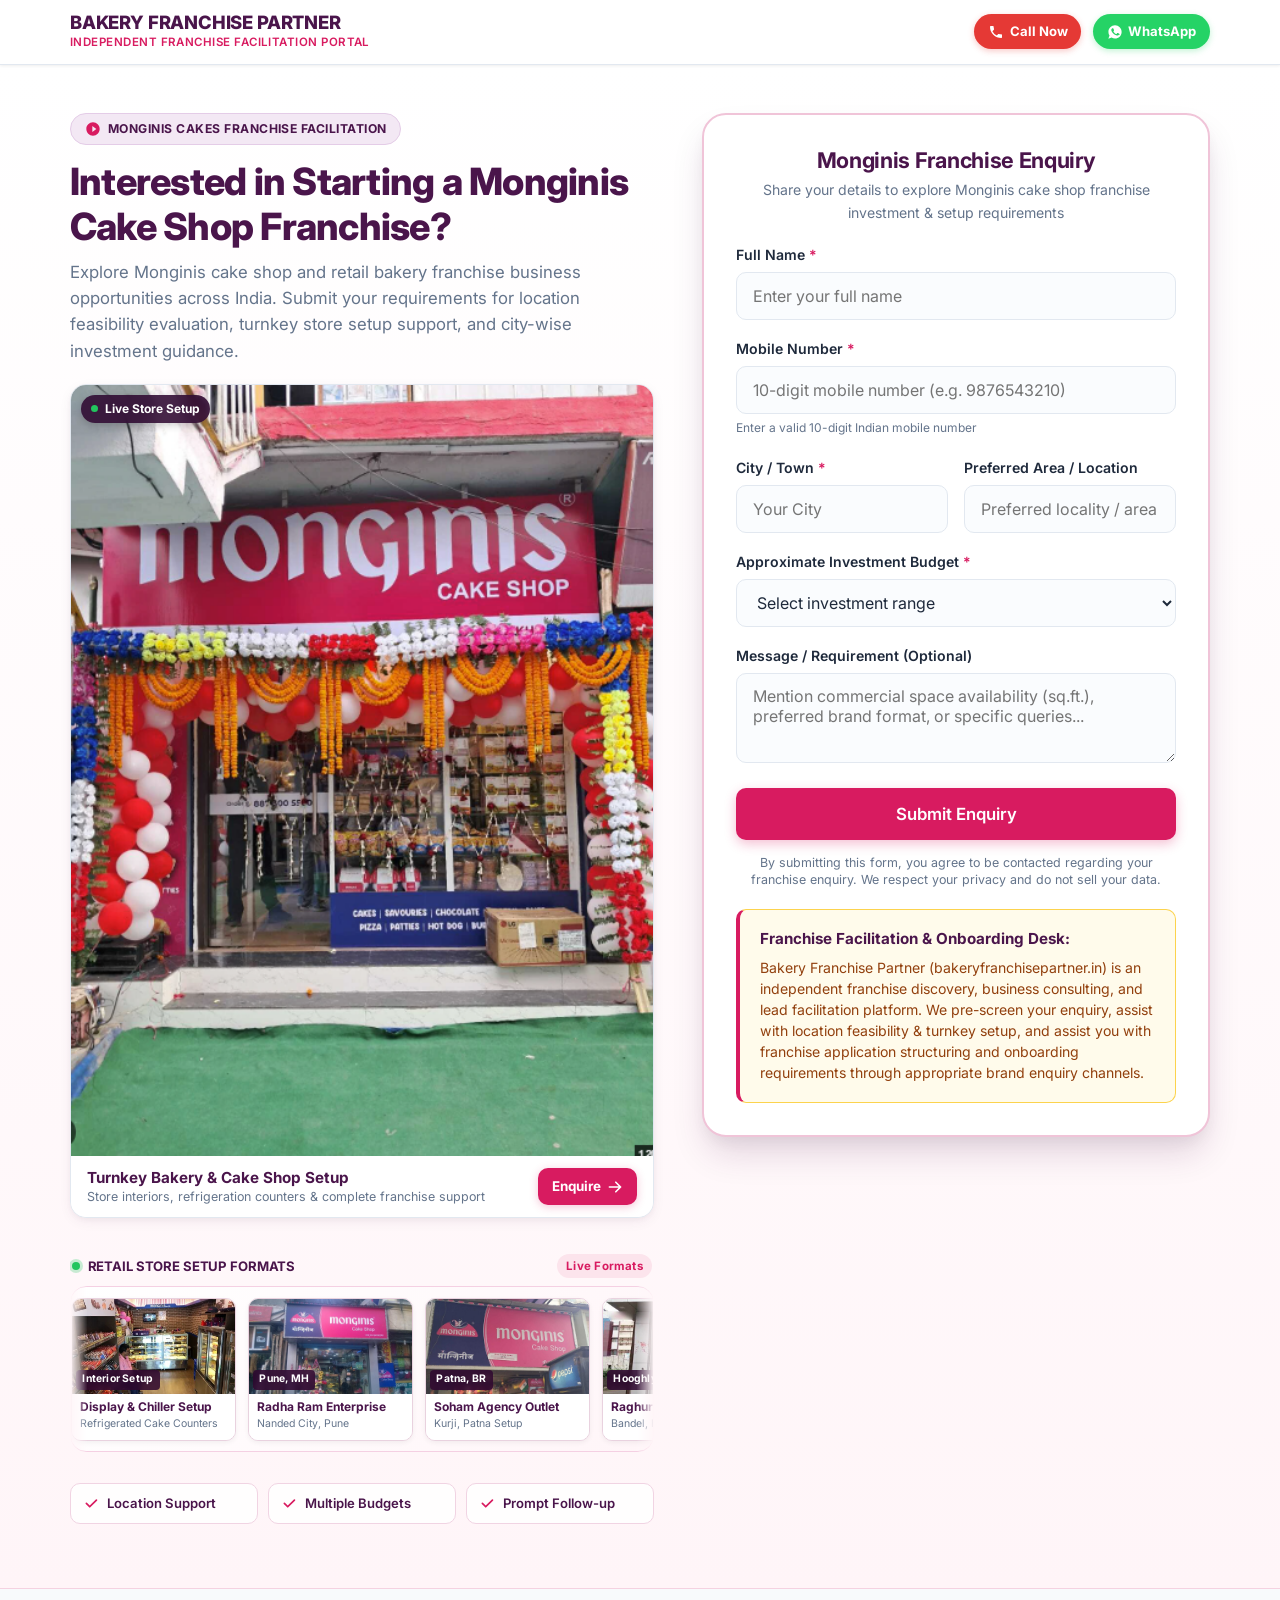
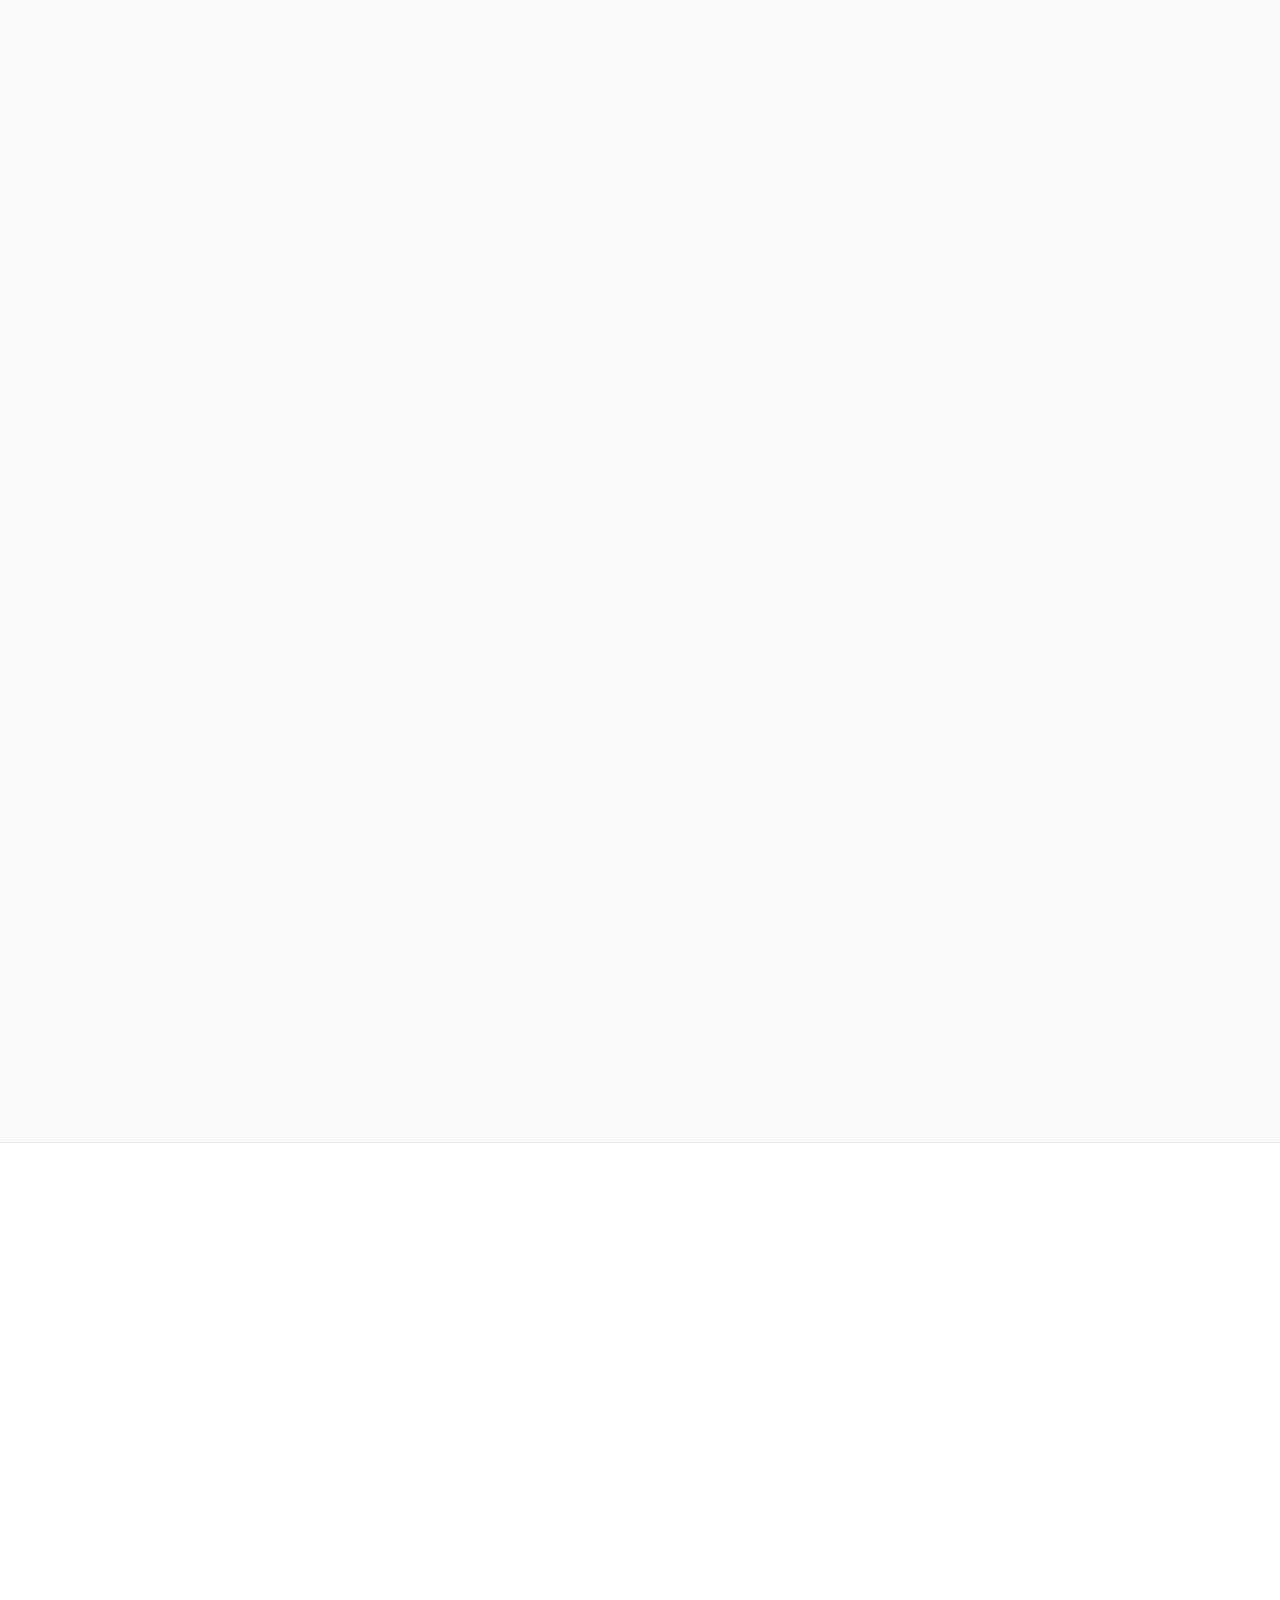
==== monginis-cakes/index.html @ 764a9054 "fix: refine claims and outlet showcase phrasing for strict Google Ads compliance" ====
<!DOCTYPE html>
<html lang="en">
<head>
  <!-- Google Tag Manager -->
  <script>(function(w,d,s,l,i){w[l]=w[l]||[];w[l].push({'gtm.start':
  new Date().getTime(),event:'gtm.js'});var f=d.getElementsByTagName(s)[0],
  j=d.createElement(s),dl=l!='dataLayer'?'&l='+l:'';j.async=true;j.src=
  'https://www.googletagmanager.com/gtm.js?id='+i+dl;f.parentNode.insertBefore(j,f);
  })(window,document,'script','dataLayer','GTM-P94VCCMQ');</script>
  <!-- End Google Tag Manager -->

  <!-- Google tag (gtag.js) -->
  <script async src="https://www.googletagmanager.com/gtag/js?id=AW-18435726150"></script>
  <script>
    window.dataLayer = window.dataLayer || [];
    function gtag(){dataLayer.push(arguments);}
    gtag('js', new Date());

    gtag('config', 'AW-18435726150');
  </script>

  <meta charset="UTF-8">
  <meta name="viewport" content="width=device-width, initial-scale=1.0">
  
  <!-- Primary SEO Meta Tags -->
  <title>Monginis Cake Shop Franchise Opportunities | Bakery Franchise Partner</title>
  <meta name="description" content="Explore Monginis cake shop franchise opportunities with Bakery Franchise Partner. Submit your enquiry for prime location assistance, turnkey store setup, and investment evaluation.">
  <meta name="keywords" content="Monginis franchise, Monginis cake shop, cake shop franchise, bakery franchise, bakery business opportunity, franchise enquiry, Bakery Franchise Partner">
  <link rel="canonical" href="https://bakeryfranchisepartner.in/monginis-cakes/">
  <meta name="robots" content="index, follow">
  
  <!-- Open Graph / Facebook -->
  <meta property="og:type" content="website">
  <meta property="og:url" content="https://bakeryfranchisepartner.in/monginis-cakes/">
  <meta property="og:title" content="Monginis Cake Shop Franchise Opportunities | Bakery Franchise Partner">
  <meta property="og:description" content="Explore Monginis cake shop franchise opportunities across India. Submit your franchise enquiry for location evaluation and store setup guidance.">
  <meta property="og:image" content="https://bakeryfranchisepartner.in/images/cake-shoop.png">

  <!-- Twitter Meta Tags -->
  <meta name="twitter:card" content="summary_large_image">
  <meta name="twitter:title" content="Monginis Cake Shop Franchise Opportunities | Bakery Franchise Partner">
  <meta name="twitter:description" content="Explore Monginis cake shop franchise opportunities across India. Submit your franchise enquiry for location evaluation and store setup guidance.">
  <meta name="twitter:image" content="https://bakeryfranchisepartner.in/images/cake-shoop.png">

  <!-- Favicon -->
  <link rel="icon" href="data:image/svg+xml,<svg xmlns=%22http://www.w3.org/2000/svg%22 viewBox=%220 0 100 100%22><text y=%22.9em%22 font-size=%2290%22>🎂</text></svg>">

  <!-- Google Fonts: Inter -->
  <link rel="preconnect" href="https://fonts.googleapis.com">
  <link rel="preconnect" href="https://fonts.gstatic.com" crossorigin>
  <link href="https://fonts.googleapis.com/css2?family=Inter:wght@400;500;600;700;800&display=swap" rel="stylesheet">

  <!-- Stylesheet -->
  <link rel="stylesheet" href="../style.css?v=2.3">

  <!-- Schema.org Structured Data for Google Trust & Business Verification -->
  <script type="application/ld+json">
  {
    "@context": "https://schema.org",
    "@type": "ProfessionalService",
    "name": "Bakery Franchise Partner",
    "image": "https://bakeryfranchisepartner.in/images/cake-shoop.png",
    "@id": "https://bakeryfranchisepartner.in/monginis-cakes/",
    "url": "https://bakeryfranchisepartner.in/monginis-cakes/",
    "telephone": "+919519554714",
    "priceRange": "₹₹₹",
    "address": {
      "@type": "PostalAddress",
      "streetAddress": "C-1034, Opposite Bhootnath Market, A Block, Indira Nagar",
      "addressLocality": "Lucknow",
      "addressRegion": "Uttar Pradesh",
      "postalCode": "226016",
      "addressCountry": "IN"
    },
    "description": "Independent franchise enquiry facilitation and consulting portal for Monginis cake shop and retail bakery business opportunities across India."
  }
  </script>

</head>
<body>
  <!-- Google Tag Manager (noscript) -->
  <noscript><iframe src="https://www.googletagmanager.com/ns.html?id=GTM-P94VCCMQ"
  height="0" width="0" style="display:none;visibility:hidden"></iframe></noscript>
  <!-- End Google Tag Manager (noscript) -->

  <!-- ======================================================================
       SITE HEADER
       ====================================================================== -->
  <header class="site-header">
    <div class="container">
      <div class="header-inner">
        <a href="../index.html" class="brand-wrap" aria-label="Bakery Franchise Partner Home">
          <div class="brand-text">
            <span class="brand-name">BAKERY FRANCHISE PARTNER</span>
            <span class="brand-tagline">Independent Franchise Facilitation Portal</span>
          </div>
        </a>

        <div class="header-actions">
          <a href="tel:+919519554714" class="btn-call-compact js-call-btn" data-source="header-call" aria-label="Call for enquiry">
            <svg viewBox="0 0 24 24" fill="currentColor" aria-hidden="true">
              <path d="M6.62 10.79a15.053 15.053 0 006.59 6.59l2.2-2.2a1 1 0 011.02-.24c1.12.37 2.33.57 3.57.57.55 0 1 .45 1 1V20a1 1 0 01-1 1A17 17 0 013 4a1 1 0 011-1h3.5a1 1 0 011 1c0 1.25.2 2.45.57 3.57.11.35.03.74-.25 1.02l-2.2 2.2z"/>
            </svg>
            <span>Call Now</span>
          </a>

          <a href="https://wa.me/919519554714" class="btn-wa-compact js-whatsapp-btn" data-source="header-whatsapp" aria-label="WhatsApp enquiry">
            <svg viewBox="0 0 24 24" fill="currentColor" aria-hidden="true">
              <path d="M12.04 2C6.58 2 2.13 6.45 2.13 11.91c0 1.97.58 3.84 1.63 5.44L2.04 22l4.81-1.68c1.53.92 3.32 1.48 5.19 1.48 5.46 0 9.91-4.45 9.91-9.91 0-5.46-4.45-9.89-9.91-9.89zm5.78 14.07c-.24.67-1.19 1.25-1.68 1.33-.49.08-1.09.11-3.52-.89-2.94-1.21-4.83-4.22-4.97-4.41-.14-.2-1.18-1.57-1.18-2.99s.75-2.12 1.01-2.41c.27-.29.59-.36.78-.36.2 0 .4 0 .58.01.19.01.44-.07.69.53.25.6.86 2.1.94 2.25.07.16.12.35.02.55-.1.2-.15.33-.3.51-.15.18-.32.4-.45.54-.15.15-.31.32-.13.63.17.31.78 1.28 1.67 2.07 1.15 1.02 2.11 1.34 2.42 1.49.3.15.48.13.66-.08.18-.21.78-.91.99-1.22.21-.31.42-.26.71-.15.29.11 1.83.86 2.15 1.02.32.16.53.24.61.37.08.14.08.79-.16 1.46z"/>
            </svg>
            <span>WhatsApp</span>
          </a>
        </div>
      </div>
    </div>
  </header>

  <!-- ======================================================================
       HERO SECTION (MOBILE FIRST + EARLY ENQUIRY FORM)
       ====================================================================== -->
  <section class="hero-section" id="hero">
    <div class="container">
      <div class="hero-grid">
        
        <!-- Left: Hero Headline, Actions & Store Setup Showcase Marquee -->
        <div class="hero-content">
          <div class="hero-badge-wrap">
            <span class="badge-tag badge-platform">
              <svg class="badge-icon" viewBox="0 0 24 24" width="16" height="16" fill="currentColor" aria-hidden="true"><path d="M12 2C6.48 2 2 6.48 2 12s4.48 10 10 10 10-4.48 10-10S17.52 2 12 2zm-1 14.5v-9l6 4.5-6 4.5z"/></svg>
              <span class="badge-text">MONGINIS CAKES FRANCHISE FACILITATION</span>
            </span>
          </div>

          <h1 class="hero-title">Interested in Starting a Monginis Cake Shop Franchise?</h1>
          
          <p class="hero-desc">
            Explore Monginis cake shop and retail bakery franchise business opportunities across India. Submit your requirements for location feasibility evaluation, turnkey store setup support, and city-wise investment guidance.
          </p>

          <!-- Hero Store Showcase Photo Card -->
          <div class="hero-photo-showcase">
            <div class="hero-photo-wrap" style="height: auto !important; min-height: unset !important; max-height: none !important;">
              <img src="../images/cake-shoop.png" alt="Actual Monginis Cake Shop Storefront & Setup" width="477" height="632" fetchpriority="high" style="width: 100% !important; height: auto !important; max-height: none !important; object-fit: contain !important; display: block !important;">
              <span class="hero-photo-badge">
                <span class="badge-dot" style="background-color: #22C55E;"></span> Live Store Setup
              </span>
            </div>
            <div class="hero-photo-footer">
              <div class="hero-photo-info">
                <span class="hero-photo-title">Turnkey Bakery & Cake Shop Setup</span>
                <span class="hero-photo-desc">Store interiors, refrigeration counters & complete franchise support</span>
              </div>
              <a href="#enquiry-form" class="hero-photo-enquire-btn">
                <span>Enquire</span>
                <svg viewBox="0 0 20 20" fill="currentColor" width="16" height="16" aria-hidden="true"><path fill-rule="evenodd" d="M10.293 3.293a1 1 0 011.414 0l6 6a1 1 0 010 1.414l-6 6a1 1 0 01-1.414-1.414L14.586 11H3a1 1 0 110-2h11.586l-4.293-4.293a1 1 0 010-1.414z" clip-rule="evenodd" /></svg>
              </a>
            </div>
          </div>

          <!-- Store Setup Showcase Marquee (Retail Store Formats Showcase) -->
          <div class="store-marquee-section" aria-label="Bakery Store Setup Showcase">
            <div class="marquee-header">
              <div class="marquee-title-wrap">
                <span class="marquee-live-dot"></span>
                <span class="marquee-title">Retail Store Setup Formats</span>
              </div>
              <span class="marquee-badge">Live Formats</span>
            </div>

            <div class="store-marquee-container">
              <div class="store-marquee-track">
                <!-- Card 1: Store Interior Display -->
                <div class="marquee-card">
                  <div class="marquee-img-wrap">
                    <img src="../images/store-1-inside-Actual-Store.jpeg" alt="Actual Cake Shop Inside View & Refrigerated Display Setup" width="165" height="100" fetchpriority="high">
                    <span class="marquee-tag">Interior Setup</span>
                  </div>
                  <div class="marquee-caption">
                    <span class="marquee-caption-title">Display & Chiller Setup</span>
                    <span class="marquee-caption-sub">Refrigerated Cake Counters</span>
                  </div>
                </div>

                <!-- Card 2: Radha Ram Enterprise (Pune) -->
                <div class="marquee-card">
                  <div class="marquee-img-wrap">
                    <img src="../images/store-2-radha-ram-enterprise.jpeg" alt="Radha Ram Enterprise - Cake Shop Storefront in Nanded City Pune" width="165" height="100" loading="eager">
                    <span class="marquee-tag">Pune, MH</span>
                  </div>
                  <div class="marquee-caption">
                    <span class="marquee-caption-title">Radha Ram Enterprise</span>
                    <span class="marquee-caption-sub">Nanded City, Pune</span>
                  </div>
                </div>

                <!-- Card 3: Soham Agency (Patna) -->
                <div class="marquee-card">
                  <div class="marquee-img-wrap">
                    <img src="../images/store-3-Soham Agency.jpeg" alt="Soham Agency - Cake Shop Storefront in Kurji, Patna" width="165" height="100" loading="eager">
                    <span class="marquee-tag">Patna, BR</span>
                  </div>
                  <div class="marquee-caption">
                    <span class="marquee-caption-title">Soham Agency Outlet</span>
                    <span class="marquee-caption-sub">Kurji, Patna Setup</span>
                  </div>
                </div>

                <!-- Card 4: Raghuram Agency (Bandel Hooghly) -->
                <div class="marquee-card">
                  <div class="marquee-img-wrap">
                    <img src="../images/store-4-Raghuram-Agency.jpeg" alt="Raghuram Agency - Cake Shop Storefront in Bandel Hooghly" width="165" height="100" loading="eager">
                    <span class="marquee-tag">Hooghly, WB</span>
                  </div>
                  <div class="marquee-caption">
                    <span class="marquee-caption-title">Raghuram Agency</span>
                    <span class="marquee-caption-sub">Bandel, Hooghly Outlet</span>
                  </div>
                </div>

                <!-- Card 5: Shakti Cake Shop (Siwan) -->
                <div class="marquee-card">
                  <div class="marquee-img-wrap">
                    <img src="../images/store-5-Shakti.jpeg" alt="Shakti Cake Shop Storefront in Basantpur, Siwan" width="165" height="100" loading="eager">
                    <span class="marquee-tag">Siwan, BR</span>
                  </div>
                  <div class="marquee-caption">
                    <span class="marquee-caption-title">Shakti Cake Shop</span>
                    <span class="marquee-caption-sub">Basantpur, Siwan Setup</span>
                  </div>
                </div>

                <!-- Duplicate Set for Seamless Continuous Infinite Scrolling Loop -->
                <div class="marquee-card" aria-hidden="true">
                  <div class="marquee-img-wrap">
                    <img src="../images/store-1-inside-Actual-Store.jpeg" alt="Interior display" width="165" height="100" loading="eager">
                    <span class="marquee-tag">Interior Setup</span>
                  </div>
                  <div class="marquee-caption">
                    <span class="marquee-caption-title">Display & Chiller Setup</span>
                    <span class="marquee-caption-sub">Refrigerated Cake Counters</span>
                  </div>
                </div>

                <div class="marquee-card" aria-hidden="true">
                  <div class="marquee-img-wrap">
                    <img src="../images/store-2-radha-ram-enterprise.jpeg" alt="Pune storefront" width="165" height="100" loading="eager">
                    <span class="marquee-tag">Pune, MH</span>
                  </div>
                  <div class="marquee-caption">
                    <span class="marquee-caption-title">Radha Ram Enterprise</span>
                    <span class="marquee-caption-sub">Nanded City, Pune</span>
                  </div>
                </div>

                <div class="marquee-card" aria-hidden="true">
                  <div class="marquee-img-wrap">
                    <img src="../images/store-3-Soham Agency.jpeg" alt="Patna storefront" width="165" height="100" loading="eager">
                    <span class="marquee-tag">Patna, BR</span>
                  </div>
                  <div class="marquee-caption">
                    <span class="marquee-caption-title">Soham Agency Outlet</span>
                    <span class="marquee-caption-sub">Kurji, Patna Setup</span>
                  </div>
                </div>

                <div class="marquee-card" aria-hidden="true">
                  <div class="marquee-img-wrap">
                    <img src="../images/store-4-Raghuram-Agency.jpeg" alt="Hooghly storefront" width="165" height="100" loading="eager">
                    <span class="marquee-tag">Hooghly, WB</span>
                  </div>
                  <div class="marquee-caption">
                    <span class="marquee-caption-title">Raghuram Agency</span>
                    <span class="marquee-caption-sub">Bandel, Hooghly Outlet</span>
                  </div>
                </div>

                <div class="marquee-card" aria-hidden="true">
                  <div class="marquee-img-wrap">
                    <img src="../images/store-5-Shakti.jpeg" alt="Siwan storefront" width="165" height="100" loading="eager">
                    <span class="marquee-tag">Siwan, BR</span>
                  </div>
                  <div class="marquee-caption">
                    <span class="marquee-caption-title">Shakti Cake Shop</span>
                    <span class="marquee-caption-sub">Basantpur, Siwan Setup</span>
                  </div>
                </div>
              </div>
            </div>
          </div>

          <div class="hero-feature-pills">
            <div class="feature-pill">
              <svg viewBox="0 0 20 20" fill="currentColor" aria-hidden="true"><path fill-rule="evenodd" d="M16.707 5.293a1 1 0 010 1.414l-8 8a1 1 0 01-1.414 0l-4-4a1 1 0 011.414-1.414L8 12.586l7.293-7.293a1 1 0 011.414 0z" clip-rule="evenodd"/></svg>
              <span>Location Support</span>
            </div>
            <div class="feature-pill">
              <svg viewBox="0 0 20 20" fill="currentColor" aria-hidden="true"><path fill-rule="evenodd" d="M16.707 5.293a1 1 0 010 1.414l-8 8a1 1 0 01-1.414 0l-4-4a1 1 0 011.414-1.414L8 12.586l7.293-7.293a1 1 0 011.414 0z" clip-rule="evenodd"/></svg>
              <span>Multiple Budgets</span>
            </div>
            <div class="feature-pill">
              <svg viewBox="0 0 20 20" fill="currentColor" aria-hidden="true"><path fill-rule="evenodd" d="M16.707 5.293a1 1 0 010 1.414l-8 8a1 1 0 01-1.414 0l-4-4a1 1 0 011.414-1.414L8 12.586l7.293-7.293a1 1 0 011.414 0z" clip-rule="evenodd"/></svg>
              <span>Prompt Follow-up</span>
            </div>
          </div>
        </div>

        <!-- Right: Early Lead Enquiry Form -->
        <div class="lead-form-wrapper" id="enquiry-form">
          <div class="lead-form-card">
            <div class="form-header">
              <h2 class="form-title">Monginis Franchise Enquiry</h2>
              <p class="form-subtitle">Share your details to explore Monginis cake shop franchise investment & setup requirements</p>
            </div>

            <!-- Alerts -->
            <div id="form-success-alert" class="form-alert alert-success" role="alert">
              <strong>Thank you for your enquiry!</strong><br>
              Your details have been received successfully. Our team will review your requirements and follow up with relevant franchise information.
            </div>

            <div id="form-error-alert" class="form-alert alert-error" role="alert"></div>

            <form id="lead-enquiry-form" novalidate>
              <input type="hidden" name="franchise_brand" value="Monginis Cake Shop">
              
              <div class="form-group">
                <label for="full_name" class="form-label">Full Name <span class="required">*</span></label>
                <input type="text" id="full_name" name="full_name" class="form-control" placeholder="Enter your full name" required autocomplete="name">
              </div>

              <div class="form-group">
                <label for="mobile_number" class="form-label">Mobile Number <span class="required">*</span></label>
                <input type="tel" id="mobile_number" name="mobile_number" class="form-control" placeholder="10-digit mobile number (e.g. 9876543210)" required autocomplete="tel" maxlength="14">
                <span class="form-help">Enter a valid 10-digit Indian mobile number</span>
              </div>

              <div class="form-row">
                <div class="form-group">
                  <label for="city" class="form-label">City / Town <span class="required">*</span></label>
                  <input type="text" id="city" name="city" class="form-control" placeholder="Your City" required autocomplete="address-level2">
                </div>

                <div class="form-group">
                  <label for="preferred_location" class="form-label">Preferred Area / Location</label>
                  <input type="text" id="preferred_location" name="preferred_location" class="form-control" placeholder="Preferred locality / area">
                </div>
              </div>

              <div class="form-group">
                <label for="investment_budget" class="form-label">Approximate Investment Budget <span class="required">*</span></label>
                <select id="investment_budget" name="investment_budget" class="form-control" required>
                  <option value="" disabled selected>Select investment range</option>
                  <option value="5_10_lakhs">₹5 Lakhs - ₹10 Lakhs</option>
                  <option value="10_15_lakhs">₹10 Lakhs - ₹15 Lakhs</option>
                  <option value="15_25_lakhs">₹15 Lakhs - ₹25 Lakhs</option>
                  <option value="above_25_lakhs">Above ₹25 Lakhs</option>
                  <option value="to_be_discussed">To be discussed</option>
                </select>
              </div>

              <div class="form-group">
                <label for="message" class="form-label">Message / Requirement (Optional)</label>
                <textarea id="message" name="message" class="form-control" placeholder="Mention commercial space availability (sq.ft.), preferred brand format, or specific queries..."></textarea>
              </div>

              <button type="submit" id="form-submit-btn" class="btn btn-primary btn-block btn-lg">
                Submit Enquiry
              </button>

              <p class="form-privacy-note">
                By submitting this form, you agree to be contacted regarding your franchise enquiry. We respect your privacy and do not sell your data.
              </p>
            </form>

            <!-- Verified Franchise Facilitation Assurance -->
            <div class="compliance-box" style="margin-top: 1.25rem; margin-bottom: 0;">
              <strong>Franchise Facilitation & Onboarding Desk:</strong>
              <p>
                Bakery Franchise Partner (bakeryfranchisepartner.in) is an independent franchise discovery, business consulting, and lead facilitation platform. We pre-screen your enquiry, assist with location feasibility & turnkey setup, and assist you with franchise application structuring and onboarding requirements through appropriate brand enquiry channels.
              </p>
            </div>

          </div>
        </div>

      </div>
    </div>
  </section>

  <!-- ======================================================================
       MONGINIS & CAKE SHOP SEARCH INTENT CLARIFICATION
       ====================================================================== -->
  <section class="section" id="brand-search-intent">
    <div class="container">
      <div class="brand-intent-card">
        <div>
          <span class="section-subtitle">Franchise Search Assistance</span>
          <h2>Looking for a Monginis Cake Shop Franchise?</h2>
          <p>
            If you are exploring a Monginis franchise or a branded cake shop opportunity in your city, you can submit your enquiry through our platform.
          </p>
          <p>
            Our team collects your preferred location, investment capability, and space readiness, and assists in connecting your enquiry to the relevant franchise evaluation process.
          </p>
        </div>

        <div class="intent-callout">
          <h4>Independent Facilitation Notice</h4>
          <p>
            Bakery Franchise Partner (bakeryfranchisepartner.in) operates as an independent lead-generation and enquiry assistance platform. We do not claim to be the franchisor or direct company office. All commercial terms, location approvals, and agreements are determined strictly by the respective brand.
          </p>
          <div style="margin-top: 1rem;">
            <a href="#enquiry-form" class="btn btn-primary">Submit Brand Enquiry</a>
          </div>
        </div>
      </div>
    </div>
  </section>

  <!-- ======================================================================
       TRUST SECTION: WHY ENQUIRE WITH US?
       ====================================================================== -->
  <section class="section section-alt" id="why-enquire">
    <div class="container">
      <div class="section-header">
        <span class="section-subtitle">Why Choose Us</span>
        <h2>Why Enquire With Us?</h2>
        <p class="section-desc">
          We provide transparent, structured assistance to help prospective business owners explore bakery franchise opportunities without false promises.
        </p>
      </div>

      <div class="benefits-grid">
        <div class="benefit-card">
          <div class="benefit-icon">
            <svg viewBox="0 0 24 24" fill="none" stroke="currentColor" stroke-width="2" stroke-linecap="round" stroke-linejoin="round">
              <path d="M21 16V8a2 2 0 0 0-1-1.73l-7-4a2 2 0 0 0-2 0l-7 4A2 2 0 0 0 3 8v8a2 2 0 0 0 1 1.73l7 4a2 2 0 0 0 2 0l7-4A2 2 0 0 0 21 16z"></path>
              <polyline points="3.27 6.96 12 12.01 20.73 6.96"></polyline>
              <line x1="12" y1="22.08" x2="12" y2="12"></line>
            </svg>
          </div>
          <h3 class="benefit-title">Franchise Enquiry Assistance</h3>
          <p class="benefit-desc">
            Guidance on how bakery franchise models operate, required documentation, and general operational flow.
          </p>
        </div>

        <div class="benefit-card">
          <div class="benefit-icon">
            <svg viewBox="0 0 24 24" fill="none" stroke="currentColor" stroke-width="2" stroke-linecap="round" stroke-linejoin="round">
              <path d="M21 10c0 7-9 13-9 13s-9-6-9-13a9 9 0 0 1 18 0z"></path>
              <circle cx="12" cy="10" r="3"></circle>
            </svg>
          </div>
          <h3 class="benefit-title">Location-Based Support</h3>
          <p class="benefit-desc">
            Enquiry matching tailored to your preferred city, district, high footfall market, or residential neighborhood.
          </p>
        </div>

        <div class="benefit-card">
          <div class="benefit-icon">
            <svg viewBox="0 0 24 24" fill="none" stroke="currentColor" stroke-width="2" stroke-linecap="round" stroke-linejoin="round">
              <path d="M17 21v-2a4 4 0 0 0-4-4H5a4 4 0 0 0-4 4v2"></path>
              <circle cx="9" cy="7" r="4"></circle>
              <path d="M23 21v-2a4 4 0 0 0-3-3.87"></path>
              <path d="M16 3.13a4 4 0 0 1 0 7.75"></path>
            </svg>
          </div>
          <h3 class="benefit-title">Requirement Discussion</h3>
          <p class="benefit-desc">
            We discuss your commercial space readiness, investment allocation, and timeline to structure your enquiry clearly.
          </p>
        </div>

        <div class="benefit-card">
          <div class="benefit-icon">
            <svg viewBox="0 0 24 24" fill="none" stroke="currentColor" stroke-width="2" stroke-linecap="round" stroke-linejoin="round">
              <path d="M22 11.08V12a10 10 0 1 1-5.93-9.14"></path>
              <polyline points="22 4 12 14.01 9 11.01"></polyline>
            </svg>
          </div>
          <h3 class="benefit-title">Direct Enquiry Follow-up</h3>
          <p class="benefit-desc">
            Prompt review of your submitted form followed by direct communication regarding next steps and availability.
          </p>
        </div>
      </div>
    </div>
  </section>

  <!-- ======================================================================
       FRANCHISE INFORMATION: OVERVIEW & CONSIDERATIONS
       ====================================================================== -->
  <section class="section" id="franchise-info">
    <div class="container">
      <div class="section-header">
        <span class="section-subtitle">Essential Overview</span>
        <h2>Bakery Franchise Opportunity</h2>
        <p class="section-desc">
          Key considerations for entrepreneurs looking to start a retail cake shop or bakery outlet.
        </p>
      </div>

      <div class="info-columns">
        <div class="info-card">
          <div class="info-card-header">
            <div class="info-card-icon">
              <svg viewBox="0 0 24 24" fill="none" stroke="currentColor" stroke-width="2"><rect x="2" y="3" width="20" height="14" rx="2" ry="2"></rect><line x1="8" y1="21" x2="16" y2="21"></line><line x1="12" y1="17" x2="12" y2="21"></line></svg>
            </div>
            <h3 style="margin-bottom: 0;">Store & Space Considerations</h3>
          </div>
          <ul class="info-list">
            <li><strong>Commercial Location:</strong> High-density residential zones, main commercial markets, or near educational/office hubs.</li>
            <li><strong>Carpet Area:</strong> Typical cake shop formats generally require 200 sq.ft. to 500 sq.ft. with prominent frontage (subject to specific brand standards).</li>
            <li><strong>Frontage & Visibility:</strong> Minimum 10–12 ft wide glass frontage for refrigerated cake display visibility.</li>
            <li><strong>Utilities:</strong> Dedicated electricity connection for refrigeration units, air conditioning, and water supply.</li>
          </ul>
        </div>

        <div class="info-card">
          <div class="info-card-header">
            <div class="info-card-icon">
              <svg viewBox="0 0 24 24" fill="none" stroke="currentColor" stroke-width="2"><line x1="12" y1="1" x2="12" y2="23"></line><path d="M17 5H9.5a3.5 3.5 0 0 0 0 7h5a3.5 3.5 0 0 1 0 7H6"></path></svg>
            </div>
            <h3 style="margin-bottom: 0;">Investment & Commercial Terms</h3>
          </div>
          <ul class="info-list">
            <li><strong>Fit-out & Equipment:</strong> Display chillers, counter fixtures, branding signage, and point-of-sale setup.</li>
            <li><strong>Initial Stock & Inventory:</strong> Fresh cakes, savories, packaged confectionery, and beverages.</li>
            <li><strong>Working Capital:</strong> Operational buffer for daily staffing, utility charges, and local store management.</li>
            <li><strong>Transparency Note:</strong> <em>Investment and eligibility details are discussed based on the specific franchise opportunity and location.</em></li>
          </ul>
        </div>
      </div>
    </div>
  </section>

  <!-- ======================================================================
       3-STEP ENQUIRY PROCESS
       ====================================================================== -->
  <section class="section section-warm" id="enquiry-process">
    <div class="container">
      <div class="section-header">
        <span class="section-subtitle">How It Works</span>
        <h2>Simple 3-Step Enquiry Process</h2>
        <p class="section-desc">
          Get started with your bakery franchise discovery in three straightforward steps.
        </p>
      </div>

      <div class="steps-grid">
        <div class="step-card">
          <div class="step-number">1</div>
          <h3 class="step-title">Submit Your Enquiry</h3>
          <p class="step-desc">
            Fill out the simple online enquiry form with your contact details, city, and preferred investment range.
          </p>
        </div>

        <div class="step-card">
          <div class="step-number">2</div>
          <h3 class="step-title">Discuss Requirements</h3>
          <p class="step-desc">
            Our team connects with you to understand your location preference, commercial space readiness, and timeframe.
          </p>
        </div>

        <div class="step-card">
          <div class="step-number">3</div>
          <h3 class="step-title">Receive Further Information</h3>
          <p class="step-desc">
            Get structured details regarding available opportunities, eligibility criteria, and next steps for the relevant brand.
          </p>
        </div>
      </div>

      <div style="text-align: center; margin-top: 2.5rem;">
        <a href="#enquiry-form" class="btn btn-primary btn-lg">Start Your Enquiry Now</a>
      </div>
    </div>
  </section>

  <!-- ======================================================================
       ABOUT OUR FRANCHISE ASSISTANCE & ASSOCIATED STORES
       ====================================================================== -->
  <section class="section section-alt" id="about-us">
    <div class="container">
      <div class="section-header">
        <span class="section-subtitle">Store Network & Track Record</span>
        <h2>About Our Franchise Assistance</h2>
        <p class="section-desc">
          Helping entrepreneurs across India evaluate and launch successful bakery outlets through turnkey setup consulting and end-to-end guidance.
        </p>
      </div>

      <!-- Retail Outlets & Store Setup Showcase -->
      <h3 style="text-align: center; margin-top: 3.5rem; margin-bottom: 0.75rem; color: var(--color-secondary);">Retail Store Showcases & Operating Formats</h3>
      <p style="text-align: center; max-width: 720px; margin: 0 auto 2rem auto; color: var(--color-text-muted); font-size: 0.95rem;">
        Take a look at typical operating retail cake shop formats, glass chiller display setups, and storefront designs established across Maharashtra, Bihar, West Bengal, and other regions in India.
      </p>

      <div class="store-gallery-grid" style="grid-template-columns: repeat(auto-fit, minmax(280px, 1fr));">
        
        <!-- Store 1: Radha Ram Enterprise (Nanded City Pune) -->
        <div class="store-card">
          <div style="overflow: hidden; aspect-ratio: 16 / 11;">
            <img src="../images/store-2-radha-ram-enterprise.jpeg" alt="Radha Ram Enterprise - Cake Shop & Bakery Storefront in Nanded City Pune" width="400" height="275" loading="lazy" decoding="async" style="width: 100%; height: 100%; object-fit: cover;">
          </div>
          <div class="store-card-info">
            <h4 class="store-card-title">Radha Ram Enterprise</h4>
            <p class="store-card-desc">Retail Cake Shop Storefront • Nanded City, Pune, Maharashtra - 411041</p>
          </div>
        </div>

        <!-- Store 2: Inside Actual Store Setup -->
        <div class="store-card">
          <div style="overflow: hidden; aspect-ratio: 16 / 11;">
            <img src="../images/store-1-inside-Actual-Store.jpeg" alt="Actual Cake Shop Inside View & Refrigerated Display Setup" width="400" height="275" loading="lazy" decoding="async" style="width: 100%; height: 100%; object-fit: cover;">
          </div>
          <div class="store-card-info">
            <h4 class="store-card-title">Actual Store Interior & Display</h4>
            <p class="store-card-desc">Glass chiller counters, fresh cake display & point of sale setup.</p>
          </div>
        </div>

        <!-- Store 3: Soham Agency (Kurji Patna) -->
        <div class="store-card">
          <div style="overflow: hidden; aspect-ratio: 16 / 11;">
            <img src="../images/store-3-Soham Agency.jpeg" alt="Soham Agency - Cake Shop Storefront in Kurji, Patna" width="400" height="275" loading="lazy" decoding="async" style="width: 100%; height: 100%; object-fit: cover;">
          </div>
          <div class="store-card-info">
            <h4 class="store-card-title">Soham Agency</h4>
            <p class="store-card-desc">Retail Cake Shop Storefront • Kurji, Patna, Bihar - 801105</p>
          </div>
        </div>

        <!-- Store 4: Raghuram Agency (Bandel Hooghly) -->
        <div class="store-card">
          <div style="overflow: hidden; aspect-ratio: 16 / 11;">
            <img src="../images/store-4-Raghuram-Agency.jpeg" alt="Raghuram Agency - Cake Shop Storefront near Don Bosco School, Bandel, Hooghly" width="400" height="275" loading="lazy" decoding="async" style="width: 100%; height: 100%; object-fit: cover;">
          </div>
          <div class="store-card-info">
            <h4 class="store-card-title">Raghuram Agency</h4>
            <p class="store-card-desc">Retail Cake Shop Storefront • Near Don Bosco School, Bandel, Hooghly, West Bengal</p>
          </div>
        </div>

        <!-- Store 5: Shakti Cake Shop Outlet -->
        <div class="store-card">
          <div style="overflow: hidden; aspect-ratio: 16 / 11;">
            <img src="../images/store-5-Shakti.jpeg" alt="Cake Shop Storefront in Basantpur, Siwan, Bihar" width="400" height="275" loading="lazy" decoding="async" style="width: 100%; height: 100%; object-fit: cover;">
          </div>
          <div class="store-card-info">
            <h4 class="store-card-title">Shakti Cake Shop</h4>
            <p class="store-card-desc">Retail Cake Shop Storefront • Basantpur, Siwan, Bihar - 841226</p>
          </div>
        </div>

      </div>

      <div style="text-align: center; margin-top: 2.5rem;">
        <a href="#enquiry-form" class="btn btn-primary btn-lg">Enquire About Opening Your Store</a>
      </div>

    </div>
  </section>

  <!-- ======================================================================
       MULTI-BRAND BAKERY FRANCHISE DIRECTORY & FACILITATION (GOOGLE ADS COMPLIANCE)
       ====================================================================== -->
  <section class="section section-warm" id="other-brands">
    <div class="container">
      <div class="section-header">
        <span class="section-subtitle">Franchise Facilitation Directory</span>
        <h2>Explore Other Leading Bakery Franchise Networks</h2>
        <p class="section-desc">
          In addition to Monginis, Bakery Franchise Partner assists retail entrepreneurs in evaluating, planning, and applying for other reputed bakery and confectionery franchises across India.
        </p>
      </div>

      <div class="directory-grid">
        <!-- Brand 1: Mio Amore -->
        <div class="directory-card">
          <span class="directory-card-badge">Popular in East India</span>
          <h3 class="directory-card-title">Mio Amore</h3>
          <p class="directory-card-tagline">Eastern India's premier confectionery, pastry, and savory bakery network with 300+ successful retail outlets.</p>
          <ul class="directory-spec-list">
            <li class="directory-spec-item">
              <span class="directory-spec-label">Investment Bracket:</span>
              <span class="directory-spec-val">₹12 Lakhs – ₹18 Lakhs</span>
            </li>
            <li class="directory-spec-item">
              <span class="directory-spec-label">Carpet Area:</span>
              <span class="directory-spec-val">200 – 400 sq.ft.</span>
            </li>
            <li class="directory-spec-item">
              <span class="directory-spec-label">Format:</span>
              <span class="directory-spec-val">Retail Cake & Savory Shop</span>
            </li>
            <li class="directory-spec-item">
              <span class="directory-spec-label">Assistance:</span>
              <span class="directory-spec-val">Site Feasibility & Application</span>
            </li>
          </ul>
          <a href="#enquiry-form" class="directory-card-btn">Enquire for Mio Amore</a>
        </div>

        <!-- Brand 2: Theobroma -->
        <div class="directory-card">
          <span class="directory-card-badge" style="background: #FDF2F8; color: #BE185D;">Premium Artisan Brand</span>
          <h3 class="directory-card-title">Theobroma Patisserie</h3>
          <p class="directory-card-tagline">Iconic patisserie and artisan bakery chain renowned for brownies, pastries, and high-margin café-retail formats.</p>
          <ul class="directory-spec-list">
            <li class="directory-spec-item">
              <span class="directory-spec-label">Investment Bracket:</span>
              <span class="directory-spec-val">₹25 Lakhs – ₹35 Lakhs</span>
            </li>
            <li class="directory-spec-item">
              <span class="directory-spec-label">Carpet Area:</span>
              <span class="directory-spec-val">350 – 600 sq.ft.</span>
            </li>
            <li class="directory-spec-item">
              <span class="directory-spec-label">Format:</span>
              <span class="directory-spec-val">High Street & Mall Outlets</span>
            </li>
            <li class="directory-spec-item">
              <span class="directory-spec-label">Assistance:</span>
              <span class="directory-spec-val">Commercial Space Evaluation</span>
            </li>
          </ul>
          <a href="#enquiry-form" class="directory-card-btn">Enquire for Theobroma</a>
        </div>

        <!-- Brand 3: Atul Bakery -->
        <div class="directory-card">
          <span class="directory-card-badge" style="background: #ECFDF5; color: #047857;">100% Pure Vegetarian</span>
          <h3 class="directory-card-title">Atul Bakery</h3>
          <p class="directory-card-tagline">Fast-growing pure vegetarian confectionery, cookies, and cake shop network with high repeat residential customer footfall.</p>
          <ul class="directory-spec-list">
            <li class="directory-spec-item">
              <span class="directory-spec-label">Investment Bracket:</span>
              <span class="directory-spec-val">₹15 Lakhs – ₹22 Lakhs</span>
            </li>
            <li class="directory-spec-item">
              <span class="directory-spec-label">Carpet Area:</span>
              <span class="directory-spec-val">250 – 500 sq.ft.</span>
            </li>
            <li class="directory-spec-item">
              <span class="directory-spec-label">Format:</span>
              <span class="directory-spec-val">Pure Veg Retail Store</span>
            </li>
            <li class="directory-spec-item">
              <span class="directory-spec-label">Assistance:</span>
              <span class="directory-spec-val">Store Setup & Documentation</span>
            </li>
          </ul>
          <a href="#enquiry-form" class="directory-card-btn">Enquire for Atul Bakery</a>
        </div>
      </div>

      <div style="text-align: center; margin-top: 2rem;">
        <p style="font-size: 0.92rem; color: var(--color-text-muted); max-width: 680px; margin: 0 auto 1.25rem auto;">
          Looking for a specific brand? We provide independent consultation and location analysis for all prominent bakery franchises in India.
        </p>
        <a href="#enquiry-form" class="btn btn-secondary">Discuss Other Franchise Opportunities</a>
      </div>
    </div>
  </section>

  <!-- ======================================================================
       FREQUENTLY ASKED QUESTIONS (FAQ)
       ====================================================================== -->
  <section class="section" id="faq">
    <div class="container">
      <div class="section-header">
        <span class="section-subtitle">Common Questions</span>
        <h2>Frequently Asked Questions</h2>
        <p class="section-desc">
          Clear and factual answers to frequently asked questions about bakery franchise enquiries.
        </p>
      </div>

      <div class="faq-accordion">
        <div class="faq-item active">
          <button type="button" class="faq-question" aria-expanded="true">
            <span>How can I enquire about a bakery franchise?</span>
            <svg class="faq-icon" viewBox="0 0 20 20" fill="currentColor">
              <path fill-rule="evenodd" d="M5.293 7.293a1 1 0 011.414 0L10 10.586l3.293-3.293a1 1 0 111.414 1.414l-4 4a1 1 0 01-1.414 0l-4-4a1 1 0 010-1.414z" clip-rule="evenodd"/>
            </svg>
          </button>
          <div class="faq-answer">
            <p>
              You can submit your details using the online enquiry form on this page or contact us directly via the available Call and WhatsApp buttons. Our team will review your location and investment preference.
            </p>
          </div>
        </div>

        <div class="faq-item">
          <button type="button" class="faq-question" aria-expanded="false">
            <span>What investment is required for a bakery franchise?</span>
            <svg class="faq-icon" viewBox="0 0 20 20" fill="currentColor">
              <path fill-rule="evenodd" d="M5.293 7.293a1 1 0 011.414 0L10 10.586l3.293-3.293a1 1 0 111.414 1.414l-4 4a1 1 0 01-1.414 0l-4-4a1 1 0 010-1.414z" clip-rule="evenodd"/>
            </svg>
          </button>
          <div class="faq-answer">
            <p>
              Investment requirements can vary widely based on store size, city tier, prime market rental, interior fit-outs, refrigeration equipment, and the specific franchise format. You may select your tentative budget range in the enquiry form for tailored guidance.
            </p>
          </div>
        </div>

        <div class="faq-item">
          <button type="button" class="faq-question" aria-expanded="false">
            <span>Can I enquire about a Monginis cake shop franchise?</span>
            <svg class="faq-icon" viewBox="0 0 20 20" fill="currentColor">
              <path fill-rule="evenodd" d="M5.293 7.293a1 1 0 011.414 0L10 10.586l3.293-3.293a1 1 0 111.414 1.414l-4 4a1 1 0 01-1.414 0l-4-4a1 1 0 010-1.414z" clip-rule="evenodd"/>
            </svg>
          </button>
          <div class="faq-answer">
            <p>
              Yes. If you are interested in a Monginis cake shop or similar branded bakery opportunity, you can submit your details. Bakery Franchise Partner (bakeryfranchisepartner.in) operates as an independent lead-generation and franchise facilitation portal, assisting in forwarding your interest and location requirements through the appropriate enquiry channel.
            </p>
          </div>
        </div>

        <div class="faq-item">
          <button type="button" class="faq-question" aria-expanded="false">
            <span>Which cities and states are eligible?</span>
            <svg class="faq-icon" viewBox="0 0 20 20" fill="currentColor">
              <path fill-rule="evenodd" d="M5.293 7.293a1 1 0 011.414 0L10 10.586l3.293-3.293a1 1 0 111.414 1.414l-4 4a1 1 0 01-1.414 0l-4-4a1 1 0 010-1.414z" clip-rule="evenodd"/>
            </svg>
          </button>
          <div class="faq-answer">
            <p>
              Franchise expansion and availability depend on the specific brand's supply chain network and regional territory plans. You can indicate your preferred city in the enquiry form to verify availability.
            </p>
          </div>
        </div>

        <div class="faq-item">
          <button type="button" class="faq-question" aria-expanded="false">
            <span>How will I be contacted after submitting the form?</span>
            <svg class="faq-icon" viewBox="0 0 20 20" fill="currentColor">
              <path fill-rule="evenodd" d="M5.293 7.293a1 1 0 011.414 0L10 10.586l3.293-3.293a1 1 0 111.414 1.414l-4 4a1 1 0 01-1.414 0l-4-4a1 1 0 010-1.414z" clip-rule="evenodd"/>
            </svg>
          </button>
          <div class="faq-answer">
            <p>
              The phone number and email address provided in your form submission will be used by our team to connect with you via phone call, WhatsApp, or email to discuss your requirements.
            </p>
          </div>
        </div>
      </div>
    </div>
  </section>

  <!-- ======================================================================
       CONTACT SECTION
       ====================================================================== -->
  <section class="section section-alt" id="contact">
    <div class="container">
      <div class="section-header">
        <span class="section-subtitle">Get in Touch</span>
        <h2>Contact Information</h2>
        <p class="section-desc">
          Reach out directly with questions regarding bakery franchise enquiry facilitation.
        </p>
      </div>

      <div class="contact-grid">
        <div class="contact-card">
          <div class="contact-item">
            <div class="contact-icon">
              <svg viewBox="0 0 24 24" fill="none" stroke="currentColor" stroke-width="2"><path d="M22 16.92v3a2 2 0 0 1-2.18 2 19.79 19.79 0 0 1-8.63-3.07 19.5 19.5 0 0 1-6-6 19.79 19.79 0 0 1-3.07-8.67A2 2 0 0 1 4.11 2h3a2 2 0 0 1 2 1.72 12.84 12.84 0 0 0 .7 2.81 2 2 0 0 1-.45 2.11L8.09 9.91a16 16 0 0 0 6 6l1.27-1.27a2 2 0 0 1 2.11-.45 12.84 12.84 0 0 0 2.81.7A2 2 0 0 1 22 16.92z"></path></svg>
            </div>
            <div>
              <div class="contact-label">Phone Support</div>
              <div class="contact-value"><a href="tel:+919519554714" class="js-call-btn js-phone-display">+91 95195 54714</a></div>
            </div>
          </div>

          <div class="contact-item">
            <div class="contact-icon" style="background: #E8F8EE; color: var(--color-accent-whatsapp-dark);">
              <svg viewBox="0 0 24 24" fill="currentColor"><path d="M12.04 2C6.58 2 2.13 6.45 2.13 11.91c0 1.97.58 3.84 1.63 5.44L2.04 22l4.81-1.68c1.53.92 3.32 1.48 5.19 1.48 5.46 0 9.91-4.45 9.91-9.91 0-5.46-4.45-9.89-9.91-9.89zm5.78 14.07c-.24.67-1.19 1.25-1.68 1.33-.49.08-1.09.11-3.52-.89-2.94-1.21-4.83-4.22-4.97-4.41-.14-.2-1.18-1.57-1.18-2.99s.75-2.12 1.01-2.41c.27-.29.59-.36.78-.36.2 0 .4 0 .58.01.19.01.44-.07.69.53.25.6.86 2.1.94 2.25.07.16.12.35.02.55-.1.2-.15.33-.3.51-.15.18-.32.4-.45.54-.15.15-.31.32-.13.63.17.31.78 1.28 1.67 2.07 1.15 1.02 2.11 1.34 2.42 1.49.3.15.48.13.66-.08.18-.21.78-.91.99-1.22.21-.31.42-.26.71-.15.29.11 1.83.86 2.15 1.02.32.16.53.24.61.37.08.14.08.79-.16 1.46z"/></svg>
            </div>
            <div>
              <div class="contact-label">WhatsApp Helpline</div>
              <div class="contact-value"><a href="https://wa.me/919519554714" class="js-whatsapp-btn">+91 95195 54714 (Click to Chat)</a></div>
            </div>
          </div>

          <div class="contact-item">
            <div class="contact-icon">
              <svg viewBox="0 0 24 24" fill="none" stroke="currentColor" stroke-width="2"><path d="M4 4h16c1.1 0 2 .9 2 2v12c0 1.1-.9 2-2 2H4c-1.1 0-2-.9-2-2V6c0-1.1.9-2 2-2z"></path><polyline points="22,6 12,13 2,6"></polyline></svg>
            </div>
            <div>
              <div class="contact-label">Email Enquiries</div>
              <div class="contact-value"><a href="mailto:info@bakeryfranchisepartner.in" class="js-email-display">info@bakeryfranchisepartner.in</a></div>
            </div>
          </div>
        </div>

        <div class="contact-card">
          <div class="contact-item">
            <div class="contact-icon">
              <svg viewBox="0 0 24 24" fill="none" stroke="currentColor" stroke-width="2"><path d="M21 10c0 7-9 13-9 13s-9-6-9-13a9 9 0 0 1 18 0z"></path><circle cx="12" cy="10" r="3"></circle></svg>
            </div>
            <div>
              <div class="contact-label">Business Office Location</div>
              <div class="contact-value js-address-display">C-1034, Opposite Bhootnath Market, A Block, Indira Nagar, Lucknow - 226016</div>
            </div>
          </div>

          <div class="contact-item">
            <div class="contact-icon">
              <svg viewBox="0 0 24 24" fill="none" stroke="currentColor" stroke-width="2"><circle cx="12" cy="12" r="10"></circle><polyline points="12 6 12 12 16 14"></polyline></svg>
            </div>
            <div>
              <div class="contact-label">Operating Hours</div>
              <div class="contact-value">Monday – Saturday: 10:00 AM – 7:00 PM IST</div>
            </div>
          </div>

          <div style="margin-top: 1.5rem;">
            <a href="#enquiry-form" class="btn btn-secondary btn-block">
              Submit Your Online Enquiry
            </a>
          </div>
        </div>
      </div>
    </div>
  </section>

  <!-- ======================================================================
       SITE FOOTER & COMPLIANCE
       ====================================================================== -->
  <footer class="site-footer">
    <div class="container">
      <div class="footer-grid">
        <div class="footer-brand">
          <div class="brand-name" style="font-size: 1.25rem; font-weight: 800;">BAKERY FRANCHISE PARTNER</div>
          <div class="brand-tagline">Independent franchise enquiry & consulting portal.</div>
          <p>
            Facilitating structured franchise enquiries for Monginis cake shops and reputed retail bakery opportunities across Indian markets.
          </p>
        </div>

        <div>
          <h4 class="footer-heading">Quick Navigation</h4>
          <ul class="footer-links">
            <li><a href="#hero">Home</a></li>
            <li><a href="#enquiry-form">Enquiry Form</a></li>
            <li><a href="#brand-search-intent">Brand Assistance</a></li>
            <li><a href="#why-enquire">Why Enquire</a></li>
            <li><a href="#franchise-info">Franchise Overview</a></li>
            <li><a href="#other-brands">Other Bakery Brands</a></li>
            <li><a href="#about-us">About Us</a></li>
            <li><a href="#faq">FAQs</a></li>
            <li><a href="#contact">Contact</a></li>
          </ul>
        </div>

        <div>
          <h4 class="footer-heading">Legal & Compliance</h4>
          <ul class="footer-links">
            <li><a href="../privacy-policy.html">Privacy Policy</a></li>
            <li><a href="../terms-conditions.html">Terms & Conditions</a></li>
            <li><a href="#disclaimer">Platform Disclosure</a></li>
          </ul>
        </div>
      </div>

      <!-- Prominent Footer Disclosure -->
      <div class="footer-disclaimer-box" id="disclaimer">
        <strong>Franchise Facilitation & Platform Disclosure:</strong>
        <p>
          Bakery Franchise Partner (bakeryfranchisepartner.in) is a premier franchise discovery, consulting, and lead facilitation platform dedicated to retail bakery and cake shop business opportunities across India. We work closely with prospective franchise partners to assist in location evaluation, application pre-screening, turnkey store setup support, and structured application assistance through relevant franchise enquiry channels. All trademarks, brand names, and logos belong to their respective brand owners and are presented solely for nominative identification and applicant facilitation purposes. Submitting your details connects you with our independent franchise advisory desk to help guide your store launch and enquiry onboarding.
        </p>
      </div>

      <div class="footer-bottom">
        <div>
          &copy; <script>document.write(new Date().getFullYear());</script> Bakery Franchise Partner. All rights reserved.
        </div>
        <div class="footer-credits">
          <span>Designed by <a href="https://suremarketing.in" target="_blank" rel="noopener">suremarketing.in</a></span>
          <span class="footer-credit-sep">|</span>
          <span>Marketed by <a href="https://yashdeliwala.com" target="_blank" rel="noopener">yashdeliwala.com</a></span>
        </div>
      </div>
    </div>
  </footer>

  <!-- ======================================================================
       STICKY MOBILE CONTACT BAR (50/50 SPLIT: RED CALL NOW & GREEN WHATSAPP)
       ====================================================================== -->
  <div class="mobile-sticky-bar" aria-label="Mobile Quick Contact Bar">
    <a href="tel:+919519554714" class="sticky-btn btn-sticky-call js-call-btn" data-source="mobile-sticky-call">
      <svg viewBox="0 0 24 24" fill="currentColor">
        <path d="M6.62 10.79a15.053 15.053 0 006.59 6.59l2.2-2.2a1 1 0 011.02-.24c1.12.37 2.33.57 3.57.57.55 0 1 .45 1 1V20a1 1 0 01-1 1A17 17 0 013 4a1 1 0 011-1h3.5a1 1 0 011 1c0 1.25.2 2.45.57 3.57.11.35.03.74-.25 1.02l-2.2 2.2z"/>
      </svg>
      <span>Call Now</span>
    </a>

    <a href="https://wa.me/919519554714" class="sticky-btn btn-sticky-whatsapp js-whatsapp-btn" data-source="mobile-sticky-whatsapp">
      <svg viewBox="0 0 24 24" fill="currentColor">
        <path d="M12.04 2C6.58 2 2.13 6.45 2.13 11.91c0 1.97.58 3.84 1.63 5.44L2.04 22l4.81-1.68c1.53.92 3.32 1.48 5.19 1.48 5.46 0 9.91-4.45 9.91-9.91 0-5.46-4.45-9.89-9.91-9.89zm5.78 14.07c-.24.67-1.19 1.25-1.68 1.33-.49.08-1.09.11-3.52-.89-2.94-1.21-4.83-4.22-4.97-4.41-.14-.2-1.18-1.57-1.18-2.99s.75-2.12 1.01-2.41c.27-.29.59-.36.78-.36.2 0 .4 0 .58.01.19.01.44-.07.69.53.25.6.86 2.1.94 2.25.07.16.12.35.02.55-.1.2-.15.33-.3.51-.15.18-.32.4-.45.54-.15.15-.31.32-.13.63.17.31.78 1.28 1.67 2.07 1.15 1.02 2.11 1.34 2.42 1.49.3.15.48.13.66-.08.18-.21.78-.91.99-1.22.21-.31.42-.26.71-.15.29.11 1.83.86 2.15 1.02.32.16.53.24.61.37.08.14.08.79-.16 1.46z"/>
      </svg>
      <span>WhatsApp</span>
    </a>
  </div>

  <!-- JavaScript -->
  <script src="../script.js" defer></script>
</body>
</html>
---- style.css ----
/* ==========================================================================
   BAKERY FRANCHISE PARTNER - MONGINIS CAKES LANDING PAGE
   Brand Colors: Magenta/Pink (#D81B60) & Deep Violet/Purple (#4A154B)
   Clean, High-Converting, Accessible, Google Ads Compliant
   ========================================================================== */

/* --- CSS Variables & Design Tokens --- */
:root {
  --color-primary: #D81B60;
  --color-primary-dark: #AD1457;
  --color-primary-light: #FCE4EC;
  --color-primary-hover: #C2185B;
  
  --color-secondary: #4A154B;
  --color-secondary-dark: #2E0830;
  --color-secondary-light: #F3E8F4;
  
  --color-accent-whatsapp: #25D366;
  --color-accent-whatsapp-dark: #128C7E;
  --color-accent-call: #2563EB;
  
  --color-text-main: #1E293B;
  --color-text-muted: #64748B;
  --color-text-light: #94A3B8;
  
  --color-bg-body: #F8FAFC;
  --color-bg-surface: #FFFFFF;
  --color-bg-subtle: #F1F5F9;
  --color-bg-warm: #FFF5F8;
  
  --color-border: #E2E8F0;
  --color-border-focus: #D81B60;
  
  --color-notice-bg: #FFFBEB;
  --color-notice-border: #FCD34D;
  --color-notice-text: #92400E;
  
  --color-success-bg: #ECFDF5;
  --color-success-border: #A7F3D0;
  --color-success-text: #065F46;

  --color-error-bg: #FEF2F2;
  --color-error-border: #FECACA;
  --color-error-text: #991B1B;

  --shadow-sm: 0 1px 3px rgba(0, 0, 0, 0.07);
  --shadow-md: 0 4px 14px -2px rgba(74, 21, 75, 0.08), 0 2px 6px -1px rgba(0, 0, 0, 0.04);
  --shadow-lg: 0 10px 25px -3px rgba(74, 21, 75, 0.12), 0 4px 10px -2px rgba(0, 0, 0, 0.05);
  --shadow-xl: 0 20px 35px -5px rgba(74, 21, 75, 0.16), 0 8px 16px -4px rgba(0, 0, 0, 0.06);

  --radius-sm: 6px;
  --radius-md: 10px;
  --radius-lg: 16px;
  --radius-xl: 24px;
  --radius-full: 9999px;

  --font-family: 'Inter', -apple-system, BlinkMacSystemFont, 'Segoe UI', Roboto, Helvetica, Arial, sans-serif;
  --transition-fast: 0.15s ease;
  --transition-normal: 0.25s ease;
}

/* --- Base & Reset --- */
*, *::before, *::after {
  box-sizing: border-box;
  margin: 0;
  padding: 0;
}

html {
  font-size: 16px;
  scroll-behavior: smooth;
  -webkit-text-size-adjust: 100%;
  overflow-x: hidden;
  width: 100%;
}

body {
  font-family: var(--font-family);
  background-color: var(--color-bg-body);
  color: var(--color-text-main);
  line-height: 1.6;
  -webkit-font-smoothing: antialiased;
  -moz-osx-font-smoothing: grayscale;
  padding-bottom: 74px; /* Clearance for sticky mobile bar */
  overflow-x: hidden;
  width: 100%;
  position: relative;
}

@media (min-width: 992px) {
  body {
    padding-bottom: 0;
  }
}

img {
  max-width: 100%;
  height: auto;
  display: block;
}

a {
  color: var(--color-primary);
  text-decoration: none;
  transition: color var(--transition-fast);
}

a:hover {
  color: var(--color-primary-dark);
}

button, input, select, textarea {
  font-family: inherit;
  font-size: 1rem;
}

/* --- Typography --- */
h1, h2, h3, h4, h5, h6 {
  color: var(--color-secondary);
  font-weight: 700;
  line-height: 1.25;
  overflow-wrap: break-word;
}

h1 {
  font-size: 1.85rem;
  letter-spacing: -0.02em;
}

h2 {
  font-size: 1.5rem;
  letter-spacing: -0.015em;
  margin-bottom: 0.75rem;
}

h3 {
  font-size: 1.2rem;
  margin-bottom: 0.5rem;
}

p {
  margin-bottom: 1rem;
  overflow-wrap: break-word;
}

p:last-child {
  margin-bottom: 0;
}

/* --- Layout Container --- */
.container {
  width: 100%;
  max-width: 1180px;
  margin-left: auto;
  margin-right: auto;
  padding-left: 1.25rem;
  padding-right: 1.25rem;
  box-sizing: border-box;
}

.section {
  padding-top: 3.5rem;
  padding-bottom: 3.5rem;
  overflow: hidden;
  width: 100%;
}

.section-alt {
  background-color: var(--color-bg-surface);
  border-top: 1px solid var(--color-border);
  border-bottom: 1px solid var(--color-border);
}

.section-warm {
  background-color: var(--color-bg-warm);
  border-top: 1px solid #F8D7E4;
  border-bottom: 1px solid #F8D7E4;
}

/* Optimize below-the-fold rendering speed */
#brand-search-intent,
#why-enquire,
#franchise-info,
#enquiry-process,
#about-us,
#faq,
#contact {
  content-visibility: auto;
  contain-intrinsic-size: 450px;
}

.section-header {
  text-align: center;
  max-width: 760px;
  margin: 0 auto 2.5rem auto;
}

.section-subtitle {
  color: var(--color-primary);
  text-transform: uppercase;
  font-size: 0.82rem;
  font-weight: 700;
  letter-spacing: 0.08em;
  display: block;
  margin-bottom: 0.4rem;
}

.section-desc {
  color: var(--color-text-muted);
  font-size: 1.05rem;
}

/* --- Badges & Indicators --- */
.badge-tag {
  display: inline-flex;
  align-items: center;
  gap: 0.45rem;
  padding: 0.35rem 0.85rem;
  border-radius: var(--radius-full);
  font-size: 0.8rem;
  font-weight: 700;
  max-width: 100%;
  box-sizing: border-box;
}

.badge-tag.badge-platform {
  background: var(--color-secondary-light);
  color: var(--color-secondary);
  border: 1px solid #E4CCE7;
}

.badge-tag .badge-icon {
  width: 16px;
  height: 16px;
  color: var(--color-primary);
  flex-shrink: 0;
}

.badge-tag .badge-text {
  letter-spacing: 0.04em;
  font-size: 0.76rem;
}

.badge-tag.badge-notice {
  background: var(--color-notice-bg);
  color: var(--color-notice-text);
  border: 1px solid var(--color-notice-border);
}

.badge-dot {
  width: 7px;
  height: 7px;
  border-radius: 50%;
  background-color: var(--color-primary);
  flex-shrink: 0;
}

/* --- Top Header Bar --- */
.site-header {
  background: var(--color-bg-surface);
  border-bottom: 1px solid var(--color-border);
  position: sticky;
  top: 0;
  z-index: 100;
  box-shadow: var(--shadow-sm);
  width: 100%;
}

.header-inner {
  display: flex;
  align-items: center;
  justify-content: space-between;
  padding-top: 0.75rem;
  padding-bottom: 0.75rem;
  width: 100%;
  box-sizing: border-box;
}

.brand-wrap {
  display: flex;
  align-items: center;
  gap: 0.85rem;
  min-width: 0;
}

.brand-logo {
  height: 48px;
  width: auto;
  object-fit: contain;
  flex-shrink: 0;
}

.brand-text {
  display: flex;
  flex-direction: column;
  min-width: 0;
}

.brand-name {
  font-size: 1.15rem;
  font-weight: 800;
  color: var(--color-secondary);
  line-height: 1.15;
  letter-spacing: -0.01em;
  white-space: nowrap;
}

.brand-tagline {
  font-size: 0.72rem;
  font-weight: 600;
  color: var(--color-primary);
  text-transform: uppercase;
  letter-spacing: 0.04em;
  white-space: nowrap;
}

.header-actions {
  display: flex;
  align-items: center;
  gap: 0.5rem;
  flex-shrink: 0;
}

.header-actions .btn-call-compact,
.header-actions .btn-wa-compact {
  display: inline-flex;
  align-items: center;
  justify-content: center;
  gap: 0.35rem;
  padding: 0.45rem 0.85rem;
  border-radius: var(--radius-full);
  font-size: 0.82rem;
  font-weight: 700;
  text-decoration: none;
  color: #FFFFFF;
  transition: transform var(--transition-fast), filter var(--transition-fast);
  white-space: nowrap;
}

.header-actions .btn-call-compact {
  background-color: #E53935;
  box-shadow: 0 2px 6px rgba(229, 57, 53, 0.28);
}

.header-actions .btn-call-compact:hover {
  background-color: #C62828;
  color: #FFFFFF;
}

.header-actions .btn-wa-compact {
  background-color: #25D366;
  box-shadow: 0 2px 6px rgba(37, 211, 102, 0.28);
}

.header-actions .btn-wa-compact:hover {
  background-color: #1EBE5D;
  color: #FFFFFF;
}

.header-actions .btn-call-compact svg,
.header-actions .btn-wa-compact svg {
  width: 1rem;
  height: 1rem;
  fill: currentColor;
  flex-shrink: 0;
}

@media (max-width: 520px) {
  .brand-tagline {
    display: none;
  }
  .brand-name {
    font-size: 0.95rem;
  }
  .brand-logo {
    height: 38px;
  }
  .header-actions .btn-call-compact span,
  .header-actions .btn-wa-compact span {
    display: none;
  }
  .header-actions .btn-call-compact,
  .header-actions .btn-wa-compact {
    padding: 0;
    width: 36px;
    height: 36px;
    border-radius: 50%;
  }
  .header-actions .btn-call-compact svg,
  .header-actions .btn-wa-compact svg {
    width: 1.15rem;
    height: 1.15rem;
  }
}

@media (min-width: 768px) {
  .header-actions {
    gap: 0.75rem;
  }
}

/* --- Buttons & CTAs --- */
.btn {
  display: inline-flex;
  align-items: center;
  justify-content: center;
  gap: 0.5rem;
  font-weight: 600;
  padding: 0.75rem 1.4rem;
  border-radius: var(--radius-md);
  border: 1px solid transparent;
  cursor: pointer;
  transition: all var(--transition-fast);
  text-align: center;
  font-size: 0.95rem;
  line-height: 1.2;
}

.btn-primary {
  background-color: var(--color-primary);
  color: #FFFFFF;
  box-shadow: 0 4px 12px rgba(216, 27, 96, 0.28);
}

.btn-primary:hover {
  background-color: var(--color-primary-hover);
  color: #FFFFFF;
  transform: translateY(-1px);
  box-shadow: 0 6px 16px rgba(216, 27, 96, 0.35);
}

.btn-secondary {
  background-color: var(--color-secondary);
  color: #FFFFFF;
}

.btn-secondary:hover {
  background-color: var(--color-secondary-dark);
  color: #FFFFFF;
}

.btn-outline {
  background-color: transparent;
  border-color: var(--color-border);
  color: var(--color-text-main);
}

.btn-outline:hover {
  background-color: var(--color-bg-subtle);
  border-color: var(--color-text-muted);
}

.btn-call {
  background-color: var(--color-secondary);
  color: #FFFFFF;
}

.btn-call:hover {
  background-color: var(--color-secondary-dark);
  color: #FFFFFF;
}

.btn-whatsapp {
  background-color: var(--color-accent-whatsapp);
  color: #FFFFFF;
}

.btn-whatsapp:hover {
  background-color: var(--color-accent-whatsapp-dark);
  color: #FFFFFF;
}

.btn-lg {
  padding: 0.95rem 1.75rem;
  font-size: 1.05rem;
}

.btn-block {
  width: 100%;
}

.btn svg {
  width: 1.2rem;
  height: 1.2rem;
  flex-shrink: 0;
}

/* --- Hero Section --- */
.hero-section {
  background: linear-gradient(180deg, #FFFFFF 0%, var(--color-bg-warm) 100%);
  padding-top: 1.5rem;
  padding-bottom: 2.5rem;
  border-bottom: 1px solid #F5D2E1;
  width: 100%;
  overflow: hidden;
  box-sizing: border-box;
}

.hero-grid {
  display: grid;
  grid-template-columns: 100%;
  gap: 2rem;
  align-items: start;
  width: 100%;
  box-sizing: border-box;
}

@media (min-width: 992px) {
  .hero-section {
    padding-top: 3rem;
    padding-bottom: 4rem;
  }
  .hero-grid {
    grid-template-columns: minmax(0, 1.15fr) minmax(0, 1fr);
    gap: 3rem;
    align-items: start;
  }
}

.hero-content {
  display: flex;
  flex-direction: column;
  min-width: 0;
  max-width: 100%;
  width: 100%;
  box-sizing: border-box;
}

.hero-badge-wrap {
  margin-bottom: 0.85rem;
}

.hero-title {
  margin-bottom: 0.65rem;
  color: var(--color-secondary);
  font-size: 1.85rem;
  font-weight: 800;
  line-height: 1.2;
  letter-spacing: -0.02em;
  overflow-wrap: break-word;
}

.hero-subhead {
  font-size: 1.15rem;
  font-weight: 600;
  color: var(--color-primary);
  margin-bottom: 0.85rem;
  line-height: 1.35;
  overflow-wrap: break-word;
}

.hero-desc {
  font-size: 1rem;
  color: var(--color-text-muted);
  margin-bottom: 1.25rem;
  line-height: 1.55;
  overflow-wrap: break-word;
}

@media (min-width: 768px) {
  .hero-title {
    font-size: 2.35rem;
  }
  .hero-subhead {
    font-size: 1.25rem;
  }
  .hero-desc {
    font-size: 1.05rem;
  }
}

/* --- Hero Store Showcase Photo Card --- */
.hero-photo-showcase {
  border-radius: var(--radius-lg);
  overflow: hidden;
  border: 1px solid #E2E8F0;
  box-shadow: var(--shadow-md);
  background: #FFFFFF;
  margin-bottom: 1.15rem;
  max-width: 100%;
  box-sizing: border-box;
  transition: transform var(--transition-fast), box-shadow var(--transition-fast);
}

.hero-photo-showcase:hover {
  box-shadow: var(--shadow-lg);
  border-color: #F0C4D8;
}

.hero-photo-wrap {
  position: relative;
  width: 100%;
  height: auto !important;
  min-height: unset !important;
  max-height: none !important;
  overflow: hidden;
  background: #F8FAFC;
}

@media (min-width: 768px) {
  .hero-photo-wrap {
    height: auto !important;
    min-height: unset !important;
    max-height: none !important;
  }
}

.hero-photo-wrap img {
  width: 100% !important;
  height: auto !important;
  max-height: none !important;
  display: block !important;
  object-fit: contain !important;
}

.hero-photo-badge {
  position: absolute;
  top: 10px;
  left: 10px;
  background: rgba(46, 8, 48, 0.88);
  backdrop-filter: blur(4px);
  color: #FFFFFF;
  font-size: 0.75rem;
  font-weight: 700;
  padding: 0.28rem 0.65rem;
  border-radius: var(--radius-full);
  display: inline-flex;
  align-items: center;
  gap: 0.4rem;
  box-shadow: 0 2px 8px rgba(0, 0, 0, 0.2);
}

.hero-photo-footer {
  padding: 0.75rem 1rem;
  display: flex;
  align-items: center;
  justify-content: space-between;
  gap: 0.75rem;
  background: #FFFFFF;
  box-sizing: border-box;
}

.hero-photo-info {
  display: flex;
  flex-direction: column;
  min-width: 0;
}

.hero-photo-title {
  font-size: 0.95rem;
  font-weight: 700;
  color: var(--color-secondary);
  line-height: 1.25;
  white-space: nowrap;
  overflow: hidden;
  text-overflow: ellipsis;
}

.hero-photo-desc {
  font-size: 0.78rem;
  color: var(--color-text-muted);
  line-height: 1.2;
  white-space: nowrap;
  overflow: hidden;
  text-overflow: ellipsis;
  margin-top: 0.15rem;
}

.hero-photo-enquire-btn {
  display: inline-flex;
  align-items: center;
  justify-content: center;
  gap: 0.35rem;
  background-color: var(--color-primary);
  color: #FFFFFF;
  font-weight: 700;
  font-size: 0.84rem;
  padding: 0.5rem 0.9rem;
  border-radius: var(--radius-md);
  text-decoration: none;
  flex-shrink: 0;
  box-shadow: 0 2px 8px rgba(216, 27, 96, 0.25);
  transition: all var(--transition-fast);
}

.hero-photo-enquire-btn:hover {
  background-color: var(--color-primary-hover);
  color: #FFFFFF;
  transform: translateY(-1px);
}

.hero-feature-pills {
  display: grid;
  grid-template-columns: 1fr 1fr;
  gap: 0.65rem;
  margin-top: 0.85rem;
  width: 100%;
  box-sizing: border-box;
}

@media (min-width: 576px) {
  .hero-feature-pills {
    grid-template-columns: 1fr 1fr 1fr;
  }
}

.feature-pill {
  display: flex;
  align-items: center;
  gap: 0.45rem;
  background: rgba(255, 255, 255, 0.9);
  border: 1px solid #F1D4E3;
  padding: 0.55rem 0.75rem;
  border-radius: var(--radius-md);
  font-size: 0.82rem;
  font-weight: 600;
  color: var(--color-secondary);
  box-sizing: border-box;
  min-width: 0;
}

.feature-pill span {
  white-space: nowrap;
  overflow: hidden;
  text-overflow: ellipsis;
}

.feature-pill svg {
  color: var(--color-primary);
  width: 1.05rem;
  height: 1.05rem;
  flex-shrink: 0;
}

/* --- High-Converting Lead Form Card --- */
.lead-form-wrapper {
  position: relative;
}

.lead-form-card {
  background: var(--color-bg-surface);
  border-radius: var(--radius-xl);
  padding: 1.5rem;
  box-shadow: var(--shadow-xl);
  border: 2px solid #F0C4D8;
  position: relative;
}

@media (min-width: 768px) {
  .lead-form-card {
    padding: 2rem;
  }
}

.form-header {
  margin-bottom: 1.25rem;
  text-align: center;
}

.form-title {
  font-size: 1.35rem;
  color: var(--color-secondary);
  margin-bottom: 0.35rem;
}

.form-subtitle {
  font-size: 0.88rem;
  color: var(--color-text-muted);
}

.form-group {
  margin-bottom: 1.1rem;
}

.form-label {
  display: block;
  font-size: 0.88rem;
  font-weight: 600;
  color: var(--color-text-main);
  margin-bottom: 0.35rem;
}

.form-label .required {
  color: var(--color-primary);
}

.form-control {
  width: 100%;
  height: 48px;
  padding: 0.65rem 1rem;
  border: 1.5px solid var(--color-border);
  border-radius: var(--radius-md);
  background-color: #FAFCFE;
  color: var(--color-text-main);
  transition: all var(--transition-fast);
}

.form-control:focus {
  outline: none;
  border-color: var(--color-primary);
  background-color: #FFFFFF;
  box-shadow: 0 0 0 3px rgba(216, 27, 96, 0.15);
}

textarea.form-control {
  height: 90px;
  resize: vertical;
  padding-top: 0.75rem;
}

.form-row {
  display: grid;
  grid-template-columns: 1fr;
  gap: 1rem;
}

@media (min-width: 576px) {
  .form-row {
    grid-template-columns: 1fr 1fr;
  }
}

.form-help {
  font-size: 0.75rem;
  color: var(--color-text-muted);
  margin-top: 0.25rem;
}

.form-privacy-note {
  font-size: 0.78rem;
  color: var(--color-text-muted);
  text-align: center;
  margin-top: 0.85rem;
  line-height: 1.4;
}

.form-alert {
  padding: 1rem;
  border-radius: var(--radius-md);
  margin-bottom: 1.25rem;
  display: none;
  font-size: 0.9rem;
}

.form-alert.alert-success {
  background-color: var(--color-success-bg);
  border: 1px solid var(--color-success-border);
  color: var(--color-success-text);
}

.form-alert.alert-error {
  background-color: var(--color-error-bg);
  border: 1px solid var(--color-error-border);
  color: var(--color-error-text);
}

.form-alert.show {
  display: block;
  animation: fadeIn 0.3s ease;
}

/* --- Compliance & Disclosure Notice Box --- */
.compliance-box {
  background: var(--color-notice-bg);
  border-left: 4px solid var(--color-primary);
  border-top: 1px solid var(--color-notice-border);
  border-right: 1px solid var(--color-notice-border);
  border-bottom: 1px solid var(--color-notice-border);
  border-radius: var(--radius-md);
  padding: 1.15rem 1.25rem;
  margin: 1.5rem 0;
  font-size: 0.88rem;
  line-height: 1.5;
  color: var(--color-notice-text);
}

.compliance-box strong {
  display: block;
  color: var(--color-secondary);
  font-size: 0.95rem;
  margin-bottom: 0.35rem;
}

.compliance-box p {
  margin-bottom: 0.5rem;
}

.compliance-box p:last-child {
  margin-bottom: 0;
}

/* --- Brand Intent / Clarification Section --- */
.brand-intent-card {
  background: #FFFFFF;
  border: 1px solid #E9D5EE;
  border-radius: var(--radius-lg);
  padding: 2rem;
  box-shadow: var(--shadow-md);
  display: grid;
  grid-template-columns: 1fr;
  gap: 1.5rem;
}

@media (min-width: 768px) {
  .brand-intent-card {
    grid-template-columns: 1fr 1fr;
    align-items: center;
  }
}

.intent-callout {
  background: var(--color-secondary-light);
  border-radius: var(--radius-md);
  padding: 1.25rem;
  border: 1px solid #DFBFDF;
}

.intent-callout h4 {
  color: var(--color-secondary);
  font-size: 1.05rem;
  margin-bottom: 0.5rem;
}

/* --- Cards Grid: Why Us / Benefits --- */
.benefits-grid {
  display: grid;
  grid-template-columns: 1fr;
  gap: 1.5rem;
}

@media (min-width: 640px) {
  .benefits-grid {
    grid-template-columns: repeat(2, 1fr);
  }
}

@media (min-width: 1024px) {
  .benefits-grid {
    grid-template-columns: repeat(4, 1fr);
  }
}

.benefit-card {
  background: var(--color-bg-surface);
  border: 1px solid var(--color-border);
  border-radius: var(--radius-lg);
  padding: 1.5rem;
  box-shadow: var(--shadow-sm);
  transition: transform var(--transition-fast), box-shadow var(--transition-fast);
}

.benefit-card:hover {
  transform: translateY(-3px);
  box-shadow: var(--shadow-md);
  border-color: #F0C4D8;
}

.benefit-icon {
  width: 48px;
  height: 48px;
  border-radius: var(--radius-md);
  background: var(--color-primary-light);
  color: var(--color-primary);
  display: flex;
  align-items: center;
  justify-content: center;
  margin-bottom: 1.25rem;
}

.benefit-icon svg {
  width: 26px;
  height: 26px;
}

.benefit-title {
  font-size: 1.1rem;
  margin-bottom: 0.5rem;
  color: var(--color-secondary);
}

.benefit-desc {
  font-size: 0.9rem;
  color: var(--color-text-muted);
  line-height: 1.5;
}

/* --- 3-Step Process Section --- */
.steps-grid {
  display: grid;
  grid-template-columns: 1fr;
  gap: 1.5rem;
  position: relative;
}

@media (min-width: 768px) {
  .steps-grid {
    grid-template-columns: repeat(3, 1fr);
  }
}

.step-card {
  background: var(--color-bg-surface);
  border: 1px solid var(--color-border);
  border-radius: var(--radius-lg);
  padding: 2rem 1.5rem;
  position: relative;
  box-shadow: var(--shadow-sm);
}

.step-number {
  width: 44px;
  height: 44px;
  border-radius: 50%;
  background: var(--color-secondary);
  color: #FFFFFF;
  font-weight: 800;
  font-size: 1.25rem;
  display: flex;
  align-items: center;
  justify-content: center;
  margin-bottom: 1.25rem;
  box-shadow: 0 4px 10px rgba(74, 21, 75, 0.25);
}

.step-card:nth-child(2) .step-number {
  background: var(--color-primary);
  box-shadow: 0 4px 10px rgba(216, 27, 96, 0.25);
}

.step-title {
  font-size: 1.15rem;
  margin-bottom: 0.5rem;
  color: var(--color-secondary);
}

.step-desc {
  font-size: 0.92rem;
  color: var(--color-text-muted);
}

/* --- Franchise Overview Cards --- */
.info-columns {
  display: grid;
  grid-template-columns: 1fr;
  gap: 1.5rem;
}

@media (min-width: 768px) {
  .info-columns {
    grid-template-columns: 1fr 1fr;
  }
}

.info-card {
  background: var(--color-bg-surface);
  border: 1px solid var(--color-border);
  border-radius: var(--radius-lg);
  padding: 1.75rem;
  box-shadow: var(--shadow-sm);
}

.info-card-header {
  display: flex;
  align-items: center;
  gap: 0.75rem;
  margin-bottom: 1rem;
}

.info-card-icon {
  width: 40px;
  height: 40px;
  border-radius: var(--radius-md);
  background: var(--color-primary-light);
  color: var(--color-primary);
  display: flex;
  align-items: center;
  justify-content: center;
}

.info-card-icon svg {
  width: 22px;
  height: 22px;
}

.info-list {
  list-style: none;
}

.info-list li {
  position: relative;
  padding-left: 1.5rem;
  margin-bottom: 0.75rem;
  font-size: 0.93rem;
  color: var(--color-text-main);
}

.info-list li::before {
  content: "✓";
  position: absolute;
  left: 0;
  color: var(--color-primary);
  font-weight: 700;
}

/* --- Client / Store Photographs Section --- */
.team-grid {
  display: grid;
  grid-template-columns: 1fr;
  gap: 1.5rem;
  margin-bottom: 2.5rem;
}

@media (min-width: 640px) {
  .team-grid {
    grid-template-columns: 1fr 1fr;
    max-width: 760px;
    margin-left: auto;
    margin-right: auto;
  }
}

.team-card {
  background: var(--color-bg-surface);
  border: 1px solid var(--color-border);
  border-radius: var(--radius-lg);
  overflow: hidden;
  box-shadow: var(--shadow-sm);
  text-align: center;
  transition: transform var(--transition-fast), box-shadow var(--transition-fast);
}

.team-card:hover {
  transform: translateY(-3px);
  box-shadow: var(--shadow-md);
  border-color: #F0C4D8;
}

.team-photo-wrap {
  aspect-ratio: 1 / 1;
  overflow: hidden;
  background: #F1F5F9;
  position: relative;
}

.team-photo-wrap img {
  width: 100%;
  height: 100%;
  object-fit: cover;
  object-position: top center;
}

.team-info {
  padding: 1.25rem;
}

.team-name {
  font-size: 1.2rem;
  color: var(--color-secondary);
  margin-bottom: 0.25rem;
  font-weight: 700;
}

.team-role {
  font-size: 0.88rem;
  color: var(--color-primary);
  font-weight: 600;
  display: block;
  margin-bottom: 0.85rem;
}

.team-contact-btn {
  display: inline-flex;
  align-items: center;
  justify-content: center;
  gap: 0.4rem;
  background: var(--color-bg-warm);
  color: var(--color-secondary);
  border: 1px solid #F0C4D8;
  padding: 0.5rem 0.85rem;
  border-radius: var(--radius-md);
  font-size: 0.88rem;
  font-weight: 700;
  text-decoration: none;
  transition: all var(--transition-fast);
}

.team-contact-btn:hover {
  background: var(--color-secondary);
  color: #FFFFFF;
  border-color: var(--color-secondary);
}

.team-contact-btn svg {
  width: 1rem;
  height: 1rem;
  color: var(--color-primary);
}

.team-contact-btn:hover svg {
  color: #FFFFFF;
}

.store-gallery-grid {
  display: grid;
  grid-template-columns: 1fr;
  gap: 1.5rem;
}

@media (min-width: 640px) {
  .store-gallery-grid {
    grid-template-columns: repeat(2, 1fr);
  }
}

@media (min-width: 1024px) {
  .store-gallery-grid {
    grid-template-columns: repeat(3, 1fr);
  }
}

.store-card {
  background: var(--color-bg-surface);
  border: 1px solid var(--color-border);
  border-radius: var(--radius-lg);
  overflow: hidden;
  box-shadow: var(--shadow-sm);
}

.store-card .photo-placeholder {
  aspect-ratio: 16 / 10;
}

.store-card-info {
  padding: 1rem 1.25rem;
}

.store-card-title {
  font-size: 1rem;
  color: var(--color-secondary);
  margin-bottom: 0.25rem;
}

.store-card-desc {
  font-size: 0.82rem;
  color: var(--color-text-muted);
}

/* --- FAQ Accordion --- */
.faq-accordion {
  max-width: 820px;
  margin: 0 auto;
}

.faq-item {
  background: var(--color-bg-surface);
  border: 1px solid var(--color-border);
  border-radius: var(--radius-md);
  margin-bottom: 1rem;
  overflow: hidden;
  transition: border-color var(--transition-fast);
}

.faq-item.active {
  border-color: #E6B5CB;
  box-shadow: var(--shadow-sm);
}

.faq-question {
  width: 100%;
  padding: 1.25rem 1.5rem;
  background: none;
  border: none;
  text-align: left;
  display: flex;
  align-items: center;
  justify-content: space-between;
  gap: 1rem;
  cursor: pointer;
  font-size: 1.02rem;
  font-weight: 600;
  color: var(--color-secondary);
}

.faq-question:hover {
  background-color: #FCF8FA;
}

.faq-icon {
  width: 20px;
  height: 20px;
  color: var(--color-primary);
  transition: transform var(--transition-fast);
  flex-shrink: 0;
}

.faq-item.active .faq-icon {
  transform: rotate(180deg);
}

.faq-answer {
  max-height: 0;
  overflow: hidden;
  transition: max-height 0.3s ease-out;
  padding: 0 1.5rem;
  background: #FFFFFF;
}

.faq-item.active .faq-answer {
  max-height: 300px;
  padding-bottom: 1.25rem;
}

.faq-answer p {
  font-size: 0.95rem;
  color: var(--color-text-muted);
  line-height: 1.6;
}

/* --- Contact Section --- */
.contact-grid {
  display: grid;
  grid-template-columns: 1fr;
  gap: 2rem;
}

@media (min-width: 768px) {
  .contact-grid {
    grid-template-columns: 1fr 1fr;
  }
}

.contact-card {
  background: var(--color-bg-surface);
  border: 1px solid var(--color-border);
  border-radius: var(--radius-lg);
  padding: 1.75rem;
  box-shadow: var(--shadow-sm);
}

.contact-item {
  display: flex;
  align-items: flex-start;
  gap: 1rem;
  margin-bottom: 1.25rem;
}

.contact-item:last-child {
  margin-bottom: 0;
}

.contact-icon {
  width: 42px;
  height: 42px;
  border-radius: var(--radius-md);
  background: var(--color-primary-light);
  color: var(--color-primary);
  display: flex;
  align-items: center;
  justify-content: center;
  flex-shrink: 0;
}

.contact-icon svg {
  width: 20px;
  height: 20px;
}

.contact-label {
  font-size: 0.8rem;
  text-transform: uppercase;
  color: var(--color-text-muted);
  font-weight: 700;
  letter-spacing: 0.05em;
  margin-bottom: 0.15rem;
}

.contact-value {
  font-size: 1rem;
  font-weight: 600;
  color: var(--color-text-main);
}

/* --- Footer & Legal Disclosures --- */
.site-footer {
  background: var(--color-secondary-dark);
  color: #E2E8F0;
  padding-top: 3.5rem;
  padding-bottom: 2rem;
  border-top: 3px solid var(--color-primary);
}

.footer-grid {
  display: grid;
  grid-template-columns: 1fr;
  gap: 2rem;
  margin-bottom: 2.5rem;
}

@media (min-width: 768px) {
  .footer-grid {
    grid-template-columns: 1.5fr 1fr 1fr;
  }
}

.footer-brand .brand-name {
  color: #FFFFFF;
  margin-bottom: 0.25rem;
}

.footer-brand .brand-tagline {
  color: #F48FB1;
}

.footer-brand p {
  font-size: 0.88rem;
  color: #CBD5E1;
  margin-top: 0.85rem;
  line-height: 1.6;
}

.footer-heading {
  font-size: 1rem;
  color: #FFFFFF;
  margin-bottom: 1rem;
  text-transform: uppercase;
  letter-spacing: 0.05em;
}

.footer-links {
  list-style: none;
}

.footer-links li {
  margin-bottom: 0.6rem;
}

.footer-links a {
  color: #CBD5E1;
  font-size: 0.9rem;
}

.footer-links a:hover {
  color: #FFFFFF;
  text-decoration: underline;
}

.footer-disclaimer-box {
  background: rgba(255, 255, 255, 0.06);
  border: 1px solid rgba(255, 255, 255, 0.15);
  border-radius: var(--radius-md);
  padding: 1.25rem;
  margin-bottom: 2rem;
  font-size: 0.85rem;
  color: #CBD5E1;
  line-height: 1.6;
}

.footer-disclaimer-box strong {
  color: #FFFFFF;
  display: block;
  margin-bottom: 0.4rem;
}

.footer-bottom {
  border-top: 1px solid rgba(255, 255, 255, 0.12);
  padding-top: 1.5rem;
  display: flex;
  flex-direction: column;
  align-items: center;
  justify-content: space-between;
  gap: 1rem;
  font-size: 0.82rem;
  color: #94A3B8;
  text-align: center;
}

.footer-credits {
  display: inline-flex;
  align-items: center;
  flex-wrap: wrap;
  justify-content: center;
  gap: 0.5rem;
}

.footer-credits a {
  color: #F48FB1;
  text-decoration: none;
  font-weight: 500;
  transition: color 0.2s ease, text-decoration 0.2s ease;
}

.footer-credits a:hover {
  color: #FFFFFF;
  text-decoration: underline;
}

.footer-credit-sep {
  color: rgba(255, 255, 255, 0.25);
}

@media (min-width: 768px) {
  .footer-bottom {
    flex-direction: row;
    text-align: left;
  }
}

/* --- Store Setup Image Marquee (Contained & Smooth) --- */
.store-marquee-section {
  margin-top: 1.1rem;
  margin-bottom: 1.1rem;
  width: 100%;
  max-width: 100%;
  min-width: 0;
  overflow: hidden;
  box-sizing: border-box;
}

.marquee-header {
  display: flex;
  align-items: center;
  justify-content: space-between;
  margin-bottom: 0.5rem;
  padding: 0 0.15rem;
}

.marquee-title-wrap {
  display: flex;
  align-items: center;
  gap: 0.45rem;
}

.marquee-live-dot {
  width: 8px;
  height: 8px;
  border-radius: 50%;
  background-color: #22C55E;
  box-shadow: 0 0 0 3px rgba(34, 197, 94, 0.25);
  animation: pulseLiveDot 2s infinite ease-in-out;
  flex-shrink: 0;
}

@keyframes pulseLiveDot {
  0%, 100% { transform: scale(1); opacity: 1; }
  50% { transform: scale(1.25); opacity: 0.7; }
}

.marquee-title {
  font-size: 0.82rem;
  font-weight: 700;
  color: var(--color-secondary);
  letter-spacing: -0.01em;
  text-transform: uppercase;
}

.marquee-badge {
  font-size: 0.72rem;
  font-weight: 700;
  color: var(--color-primary);
  background: var(--color-primary-light);
  padding: 0.18rem 0.55rem;
  border-radius: var(--radius-full);
  letter-spacing: 0.02em;
}

.store-marquee-container {
  position: relative;
  width: 100%;
  max-width: 100%;
  min-width: 0;
  overflow: hidden;
  border-radius: var(--radius-lg);
  background: linear-gradient(135deg, #FFFFFF 0%, #FFF5F8 100%);
  border: 1px solid #F5D0E3;
  padding: 0.65rem 0;
  box-shadow: 0 3px 10px rgba(74, 21, 75, 0.06);
  mask-image: linear-gradient(to right, transparent, black 3%, black 97%, transparent);
  -webkit-mask-image: linear-gradient(to right, transparent, black 3%, black 97%, transparent);
  box-sizing: border-box;
}

.store-marquee-track {
  display: flex;
  gap: 0.75rem;
  width: max-content;
  animation: marqueeScroll 25s linear infinite;
  will-change: transform;
}

.store-marquee-container:hover .store-marquee-track {
  animation-play-state: paused;
}

@keyframes marqueeScroll {
  0% {
    transform: translate3d(0, 0, 0);
  }
  100% {
    transform: translate3d(-50%, 0, 0);
  }
}

.marquee-card {
  flex: 0 0 150px;
  width: 150px;
  background: #FFFFFF;
  border-radius: var(--radius-md);
  overflow: hidden;
  border: 1px solid #E9D2DF;
  box-shadow: 0 2px 5px rgba(0, 0, 0, 0.05);
  display: flex;
  flex-direction: column;
  transition: transform 0.2s ease, box-shadow 0.2s ease;
  box-sizing: border-box;
}

@media (min-width: 576px) {
  .marquee-card {
    flex: 0 0 165px;
    width: 165px;
  }
}

.marquee-card:hover {
  transform: translateY(-2px);
  box-shadow: 0 6px 14px rgba(74, 21, 75, 0.12);
}

.marquee-img-wrap {
  position: relative;
  width: 100%;
  height: 95px;
  overflow: hidden;
  background: #F1F5F9;
}

.marquee-img-wrap img {
  width: 100%;
  height: 100%;
  object-fit: cover;
  display: block;
}

.marquee-tag {
  position: absolute;
  bottom: 4px;
  left: 4px;
  background: rgba(46, 8, 48, 0.85);
  backdrop-filter: blur(2px);
  color: #FFFFFF;
  font-size: 0.65rem;
  font-weight: 700;
  padding: 0.12rem 0.4rem;
  border-radius: 4px;
  letter-spacing: 0.02em;
}

.marquee-caption {
  padding: 0.4rem 0.5rem;
  background: #FFFFFF;
}

.marquee-caption-title {
  font-size: 0.75rem;
  font-weight: 700;
  color: var(--color-secondary);
  line-height: 1.2;
  white-space: nowrap;
  overflow: hidden;
  text-overflow: ellipsis;
  display: block;
}

.marquee-caption-sub {
  font-size: 0.66rem;
  color: var(--color-text-muted);
  white-space: nowrap;
  overflow: hidden;
  text-overflow: ellipsis;
  display: block;
  margin-top: 0.1rem;
}

/* --- Sticky Mobile Contact Bar (50/50 Red Call & Green WhatsApp) --- */
.mobile-sticky-bar {
  position: fixed !important;
  bottom: 0 !important;
  left: 0 !important;
  right: 0 !important;
  width: 100% !important;
  display: flex !important;
  align-items: stretch !important;
  justify-content: center !important;
  padding: 0 !important;
  padding-bottom: env(safe-area-inset-bottom, 0px) !important;
  margin: 0 !important;
  z-index: 999999 !important;
  box-shadow: 0 -3px 14px rgba(0, 0, 0, 0.25) !important;
  height: calc(52px + env(safe-area-inset-bottom, 0px)) !important;
  -webkit-transform: translate3d(0, 0, 0) !important;
  transform: translate3d(0, 0, 0) !important;
  -webkit-backface-visibility: hidden !important;
  backface-visibility: hidden !important;
  will-change: transform !important;
  opacity: 1 !important;
  visibility: visible !important;
  pointer-events: auto !important;
  background-color: transparent !important;
  box-sizing: border-box !important;
}

@media (min-width: 992px) {
  .mobile-sticky-bar {
    display: none !important;
  }
}

.mobile-sticky-bar .sticky-btn {
  flex: 1 1 50% !important;
  display: flex !important;
  align-items: center !important;
  justify-content: center !important;
  gap: 0.5rem !important;
  font-size: 1.02rem !important;
  font-weight: 700 !important;
  color: #FFFFFF !important;
  text-decoration: none !important;
  border: none !important;
  border-radius: 0 !important;
  padding: 0 !important;
  margin: 0 !important;
  line-height: 1 !important;
  text-align: center !important;
  cursor: pointer !important;
}

.mobile-sticky-bar .sticky-btn.btn-sticky-call {
  background-color: #E53935 !important; /* Bright Red */
}

.mobile-sticky-bar .sticky-btn.btn-sticky-call:hover,
.mobile-sticky-bar .sticky-btn.btn-sticky-call:active {
  background-color: #C62828 !important;
  color: #FFFFFF !important;
}

.mobile-sticky-bar .sticky-btn.btn-sticky-whatsapp {
  background-color: #25D366 !important; /* Bright WhatsApp Green */
}

.mobile-sticky-bar .sticky-btn.btn-sticky-whatsapp:hover,
.mobile-sticky-bar .sticky-btn.btn-sticky-whatsapp:active {
  background-color: #1EBE5D !important;
  color: #FFFFFF !important;
}

.mobile-sticky-bar .sticky-btn svg {
  width: 1.3rem !important;
  height: 1.3rem !important;
  fill: #FFFFFF !important;
  flex-shrink: 0 !important;
}

/* --- Legal Page Content Styling --- */
.legal-page-header {
  background: var(--color-bg-warm);
  padding: 3rem 0;
  border-bottom: 1px solid #F5D2E1;
  text-align: center;
}

.legal-content {
  padding: 3rem 0;
  max-width: 860px;
  margin: 0 auto;
}

.legal-content h2 {
  margin-top: 2rem;
  margin-bottom: 0.75rem;
  color: var(--color-secondary);
}

.legal-content p, .legal-content ul {
  font-size: 0.98rem;
  color: #334155;
  margin-bottom: 1.25rem;
  line-height: 1.7;
}

.legal-content ul {
  padding-left: 1.5rem;
}

.legal-content li {
  margin-bottom: 0.5rem;
}

/* --- Animations --- */
@keyframes fadeIn {
  from { opacity: 0; transform: translateY(-6px); }
  to { opacity: 1; transform: translateY(0); }
}

/* --- Multi-Brand Bakery Directory Cards (Google Ads Compliance & Facilitator Model) --- */
.directory-grid {
  display: grid;
  grid-template-columns: 1fr;
  gap: 1.5rem;
  margin-top: 2rem;
}

@media (min-width: 768px) {
  .directory-grid {
    grid-template-columns: repeat(3, 1fr);
  }
}

.directory-card {
  background: var(--color-bg-surface);
  border: 1px solid var(--color-border);
  border-radius: var(--radius-lg);
  padding: 1.75rem;
  box-shadow: var(--shadow-sm);
  display: flex;
  flex-direction: column;
  transition: transform var(--transition-fast), box-shadow var(--transition-fast), border-color var(--transition-fast);
  position: relative;
}

.directory-card:hover {
  transform: translateY(-4px);
  box-shadow: var(--shadow-md);
  border-color: #F0C4D8;
}

.directory-card-badge {
  display: inline-flex;
  align-items: center;
  gap: 0.35rem;
  padding: 0.25rem 0.65rem;
  border-radius: var(--radius-full);
  font-size: 0.72rem;
  font-weight: 700;
  text-transform: uppercase;
  letter-spacing: 0.04em;
  background: #EFF6FF;
  color: #1D4ED8;
  margin-bottom: 0.85rem;
  width: fit-content;
}

.directory-card-title {
  font-size: 1.25rem;
  font-weight: 800;
  color: var(--color-secondary);
  margin-bottom: 0.35rem;
}

.directory-card-tagline {
  font-size: 0.88rem;
  color: var(--color-text-muted);
  margin-bottom: 1.25rem;
  min-height: 40px;
  line-height: 1.5;
}

.directory-spec-list {
  list-style: none;
  border-top: 1px dashed var(--color-border);
  padding-top: 1rem;
  margin-bottom: 1.5rem;
  flex-grow: 1;
}

.directory-spec-item {
  display: flex;
  justify-content: space-between;
  align-items: center;
  font-size: 0.88rem;
  margin-bottom: 0.65rem;
}

.directory-spec-label {
  color: var(--color-text-muted);
}

.directory-spec-val {
  font-weight: 700;
  color: var(--color-text-main);
}

.directory-card-btn {
  display: block;
  text-align: center;
  padding: 0.75rem 1rem;
  background: var(--color-bg-subtle);
  color: var(--color-secondary);
  font-weight: 600;
  font-size: 0.9rem;
  border-radius: var(--radius-md);
  text-decoration: none;
  transition: all var(--transition-fast);
  border: 1px solid var(--color-border);
}

.directory-card-btn:hover {
  background: var(--color-secondary);
  color: #FFFFFF;
  border-color: var(--color-secondary);
}
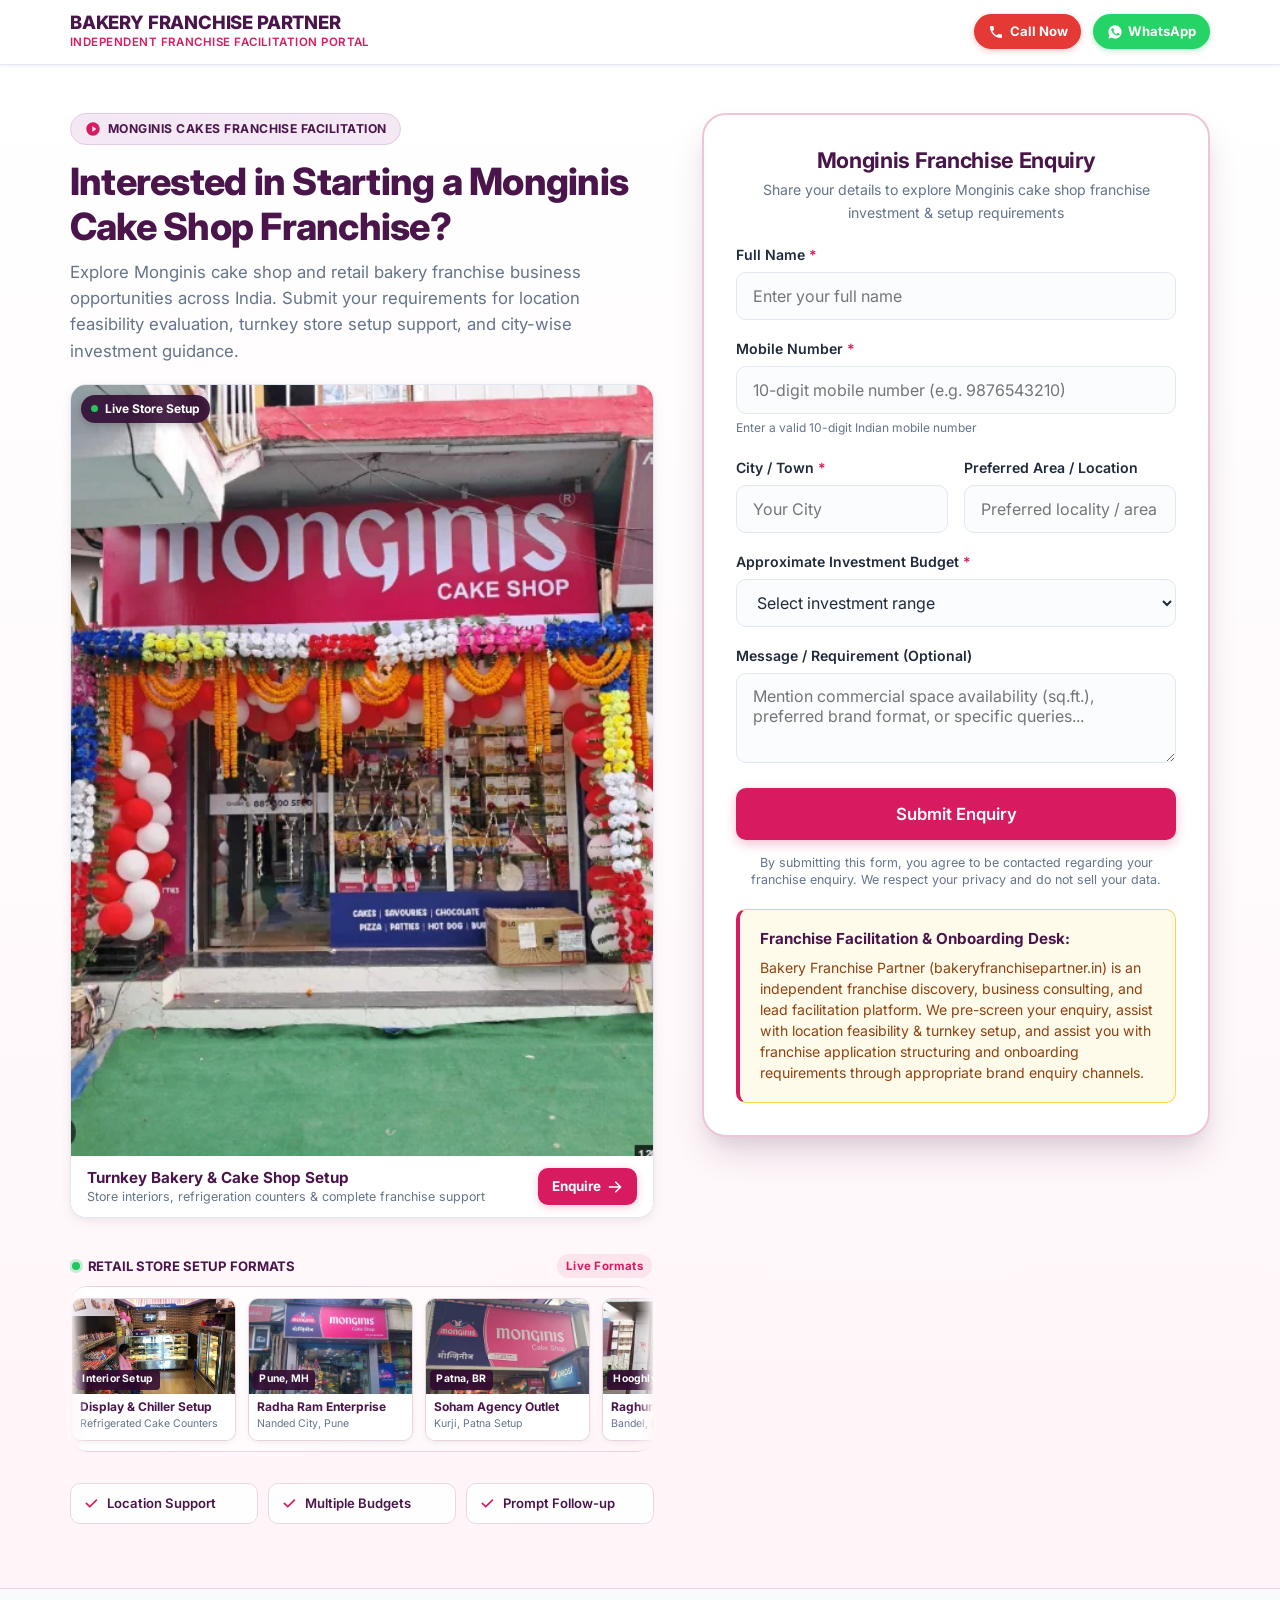
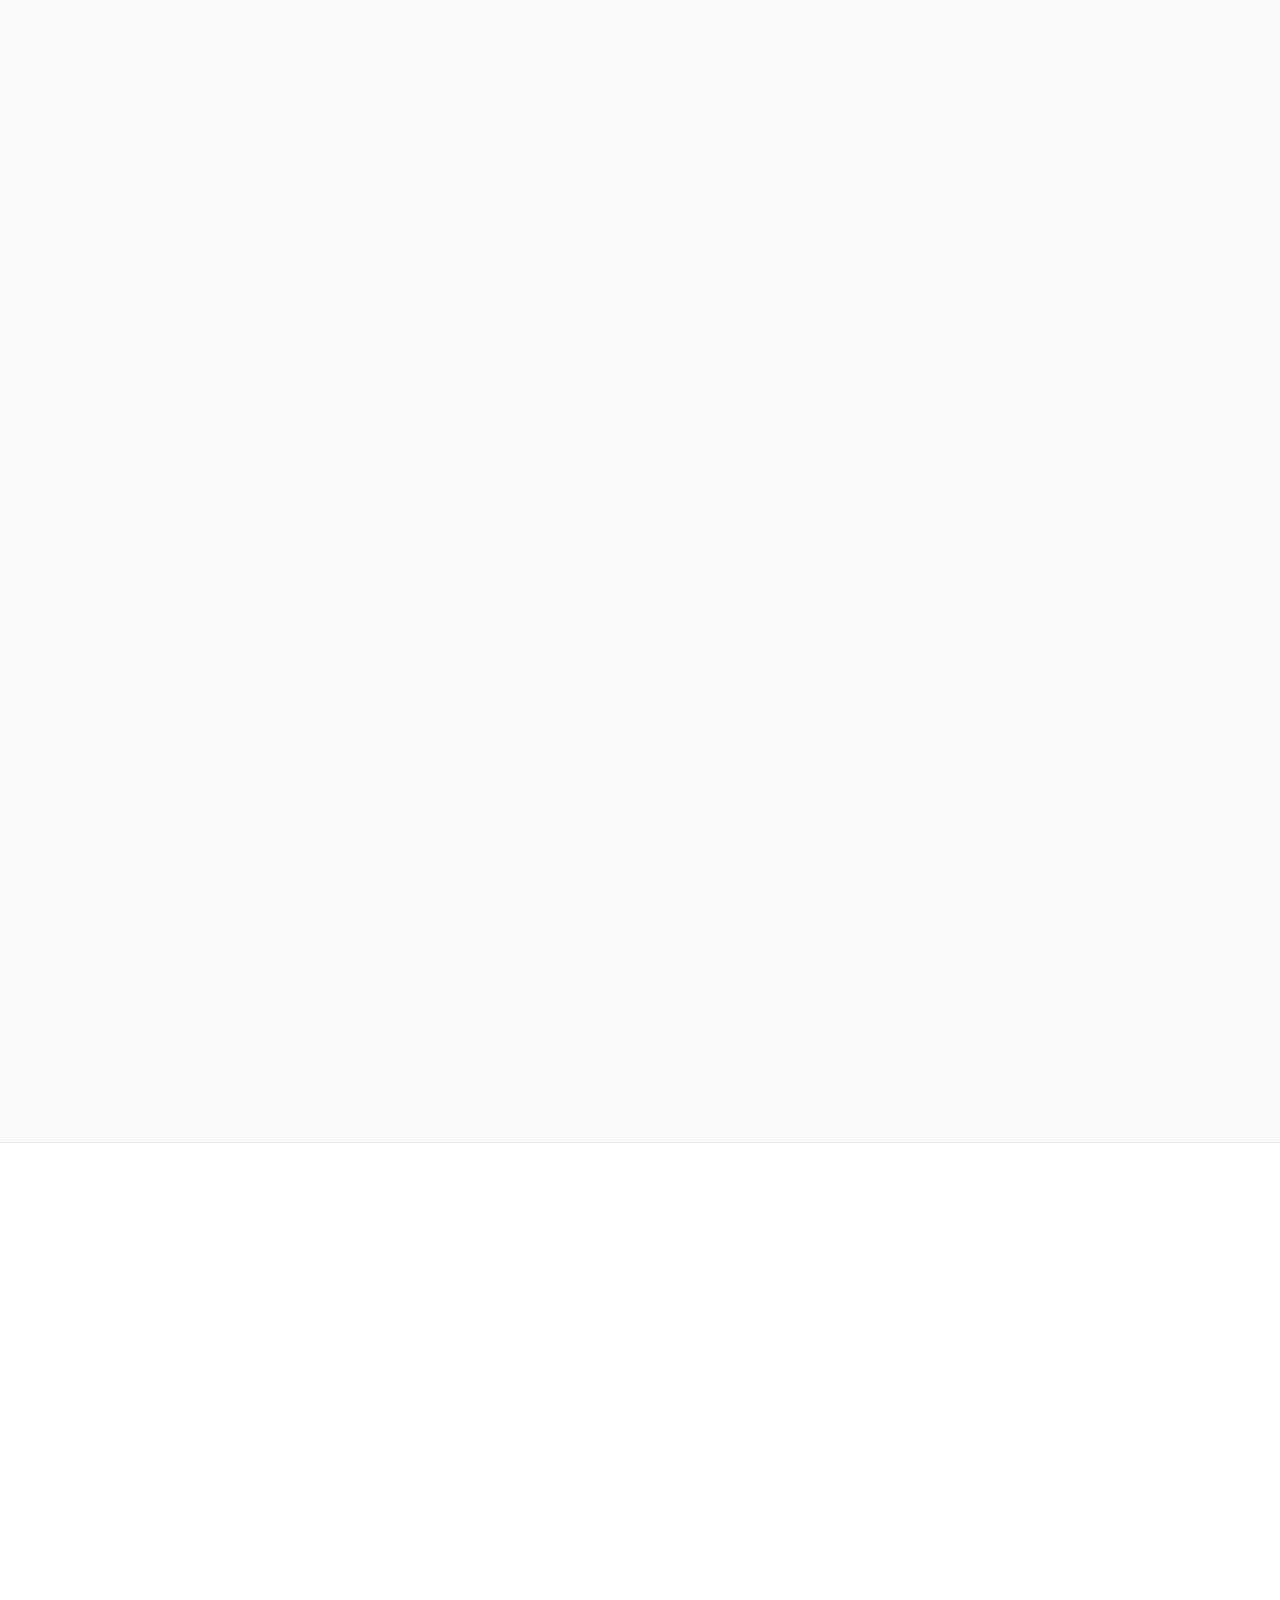
==== commit 1c9d9dbe: "perf: optimize hero image with WebP 69KB, remove 2.2MB unused images, and add lazy loading" ====
--- a/monginis-cakes/index.html
+++ b/monginis-cakes/index.html
@@ -52,6 +52,9 @@
 
   <!-- Stylesheet -->
   <link rel="stylesheet" href="../style.css?v=2.3">
+
+  <!-- Preload Critical Hero Image for Instant Rendering -->
+  <link rel="preload" as="image" href="../images/cake-shoop.webp" type="image/webp" fetchpriority="high">
 
   <!-- Schema.org Structured Data for Google Trust & Business Verification -->
   <script type="application/ld+json">
@@ -140,7 +143,10 @@
           <!-- Hero Store Showcase Photo Card -->
           <div class="hero-photo-showcase">
             <div class="hero-photo-wrap" style="height: auto !important; min-height: unset !important; max-height: none !important;">
-              <img src="../images/cake-shoop.png" alt="Actual Monginis Cake Shop Storefront & Setup" width="477" height="632" fetchpriority="high" style="width: 100% !important; height: auto !important; max-height: none !important; object-fit: contain !important; display: block !important;">
+              <picture>
+                <source srcset="../images/cake-shoop.webp" type="image/webp">
+                <img src="../images/cake-shoop.png" alt="Actual Monginis Cake Shop Storefront & Setup" width="477" height="632" fetchpriority="high" decoding="sync" style="width: 100% !important; height: auto !important; max-height: none !important; object-fit: contain !important; display: block !important;">
+              </picture>
               <span class="hero-photo-badge">
                 <span class="badge-dot" style="background-color: #22C55E;"></span> Live Store Setup
               </span>
@@ -172,7 +178,7 @@
                 <!-- Card 1: Store Interior Display -->
                 <div class="marquee-card">
                   <div class="marquee-img-wrap">
-                    <img src="../images/store-1-inside-Actual-Store.jpeg" alt="Actual Cake Shop Inside View & Refrigerated Display Setup" width="165" height="100" fetchpriority="high">
+                    <img src="../images/store-1-inside-Actual-Store.jpeg" alt="Actual Cake Shop Inside View & Refrigerated Display Setup" width="165" height="100" loading="lazy" decoding="async">
                     <span class="marquee-tag">Interior Setup</span>
                   </div>
                   <div class="marquee-caption">
@@ -184,7 +190,7 @@
                 <!-- Card 2: Radha Ram Enterprise (Pune) -->
                 <div class="marquee-card">
                   <div class="marquee-img-wrap">
-                    <img src="../images/store-2-radha-ram-enterprise.jpeg" alt="Radha Ram Enterprise - Cake Shop Storefront in Nanded City Pune" width="165" height="100" loading="eager">
+                    <img src="../images/store-2-radha-ram-enterprise.jpeg" alt="Radha Ram Enterprise - Cake Shop Storefront in Nanded City Pune" width="165" height="100" loading="lazy" decoding="async">
                     <span class="marquee-tag">Pune, MH</span>
                   </div>
                   <div class="marquee-caption">
@@ -196,7 +202,7 @@
                 <!-- Card 3: Soham Agency (Patna) -->
                 <div class="marquee-card">
                   <div class="marquee-img-wrap">
-                    <img src="../images/store-3-Soham Agency.jpeg" alt="Soham Agency - Cake Shop Storefront in Kurji, Patna" width="165" height="100" loading="eager">
+                    <img src="../images/store-3-Soham Agency.jpeg" alt="Soham Agency - Cake Shop Storefront in Kurji, Patna" width="165" height="100" loading="lazy" decoding="async">
                     <span class="marquee-tag">Patna, BR</span>
                   </div>
                   <div class="marquee-caption">
@@ -208,7 +214,7 @@
                 <!-- Card 4: Raghuram Agency (Bandel Hooghly) -->
                 <div class="marquee-card">
                   <div class="marquee-img-wrap">
-                    <img src="../images/store-4-Raghuram-Agency.jpeg" alt="Raghuram Agency - Cake Shop Storefront in Bandel Hooghly" width="165" height="100" loading="eager">
+                    <img src="../images/store-4-Raghuram-Agency.jpeg" alt="Raghuram Agency - Cake Shop Storefront in Bandel Hooghly" width="165" height="100" loading="lazy" decoding="async">
                     <span class="marquee-tag">Hooghly, WB</span>
                   </div>
                   <div class="marquee-caption">
@@ -220,7 +226,7 @@
                 <!-- Card 5: Shakti Cake Shop (Siwan) -->
                 <div class="marquee-card">
                   <div class="marquee-img-wrap">
-                    <img src="../images/store-5-Shakti.jpeg" alt="Shakti Cake Shop Storefront in Basantpur, Siwan" width="165" height="100" loading="eager">
+                    <img src="../images/store-5-Shakti.jpeg" alt="Shakti Cake Shop Storefront in Basantpur, Siwan" width="165" height="100" loading="lazy" decoding="async">
                     <span class="marquee-tag">Siwan, BR</span>
                   </div>
                   <div class="marquee-caption">
@@ -232,7 +238,7 @@
                 <!-- Duplicate Set for Seamless Continuous Infinite Scrolling Loop -->
                 <div class="marquee-card" aria-hidden="true">
                   <div class="marquee-img-wrap">
-                    <img src="../images/store-1-inside-Actual-Store.jpeg" alt="Interior display" width="165" height="100" loading="eager">
+                    <img src="../images/store-1-inside-Actual-Store.jpeg" alt="Interior display" width="165" height="100" loading="lazy" decoding="async">
                     <span class="marquee-tag">Interior Setup</span>
                   </div>
                   <div class="marquee-caption">
@@ -243,7 +249,7 @@
 
                 <div class="marquee-card" aria-hidden="true">
                   <div class="marquee-img-wrap">
-                    <img src="../images/store-2-radha-ram-enterprise.jpeg" alt="Pune storefront" width="165" height="100" loading="eager">
+                    <img src="../images/store-2-radha-ram-enterprise.jpeg" alt="Pune storefront" width="165" height="100" loading="lazy" decoding="async">
                     <span class="marquee-tag">Pune, MH</span>
                   </div>
                   <div class="marquee-caption">
@@ -254,7 +260,7 @@
 
                 <div class="marquee-card" aria-hidden="true">
                   <div class="marquee-img-wrap">
-                    <img src="../images/store-3-Soham Agency.jpeg" alt="Patna storefront" width="165" height="100" loading="eager">
+                    <img src="../images/store-3-Soham Agency.jpeg" alt="Patna storefront" width="165" height="100" loading="lazy" decoding="async">
                     <span class="marquee-tag">Patna, BR</span>
                   </div>
                   <div class="marquee-caption">
@@ -265,7 +271,7 @@
 
                 <div class="marquee-card" aria-hidden="true">
                   <div class="marquee-img-wrap">
-                    <img src="../images/store-4-Raghuram-Agency.jpeg" alt="Hooghly storefront" width="165" height="100" loading="eager">
+                    <img src="../images/store-4-Raghuram-Agency.jpeg" alt="Hooghly storefront" width="165" height="100" loading="lazy" decoding="async">
                     <span class="marquee-tag">Hooghly, WB</span>
                   </div>
                   <div class="marquee-caption">
@@ -276,7 +282,7 @@
 
                 <div class="marquee-card" aria-hidden="true">
                   <div class="marquee-img-wrap">
-                    <img src="../images/store-5-Shakti.jpeg" alt="Siwan storefront" width="165" height="100" loading="eager">
+                    <img src="../images/store-5-Shakti.jpeg" alt="Siwan storefront" width="165" height="100" loading="lazy" decoding="async">
                     <span class="marquee-tag">Siwan, BR</span>
                   </div>
                   <div class="marquee-caption">
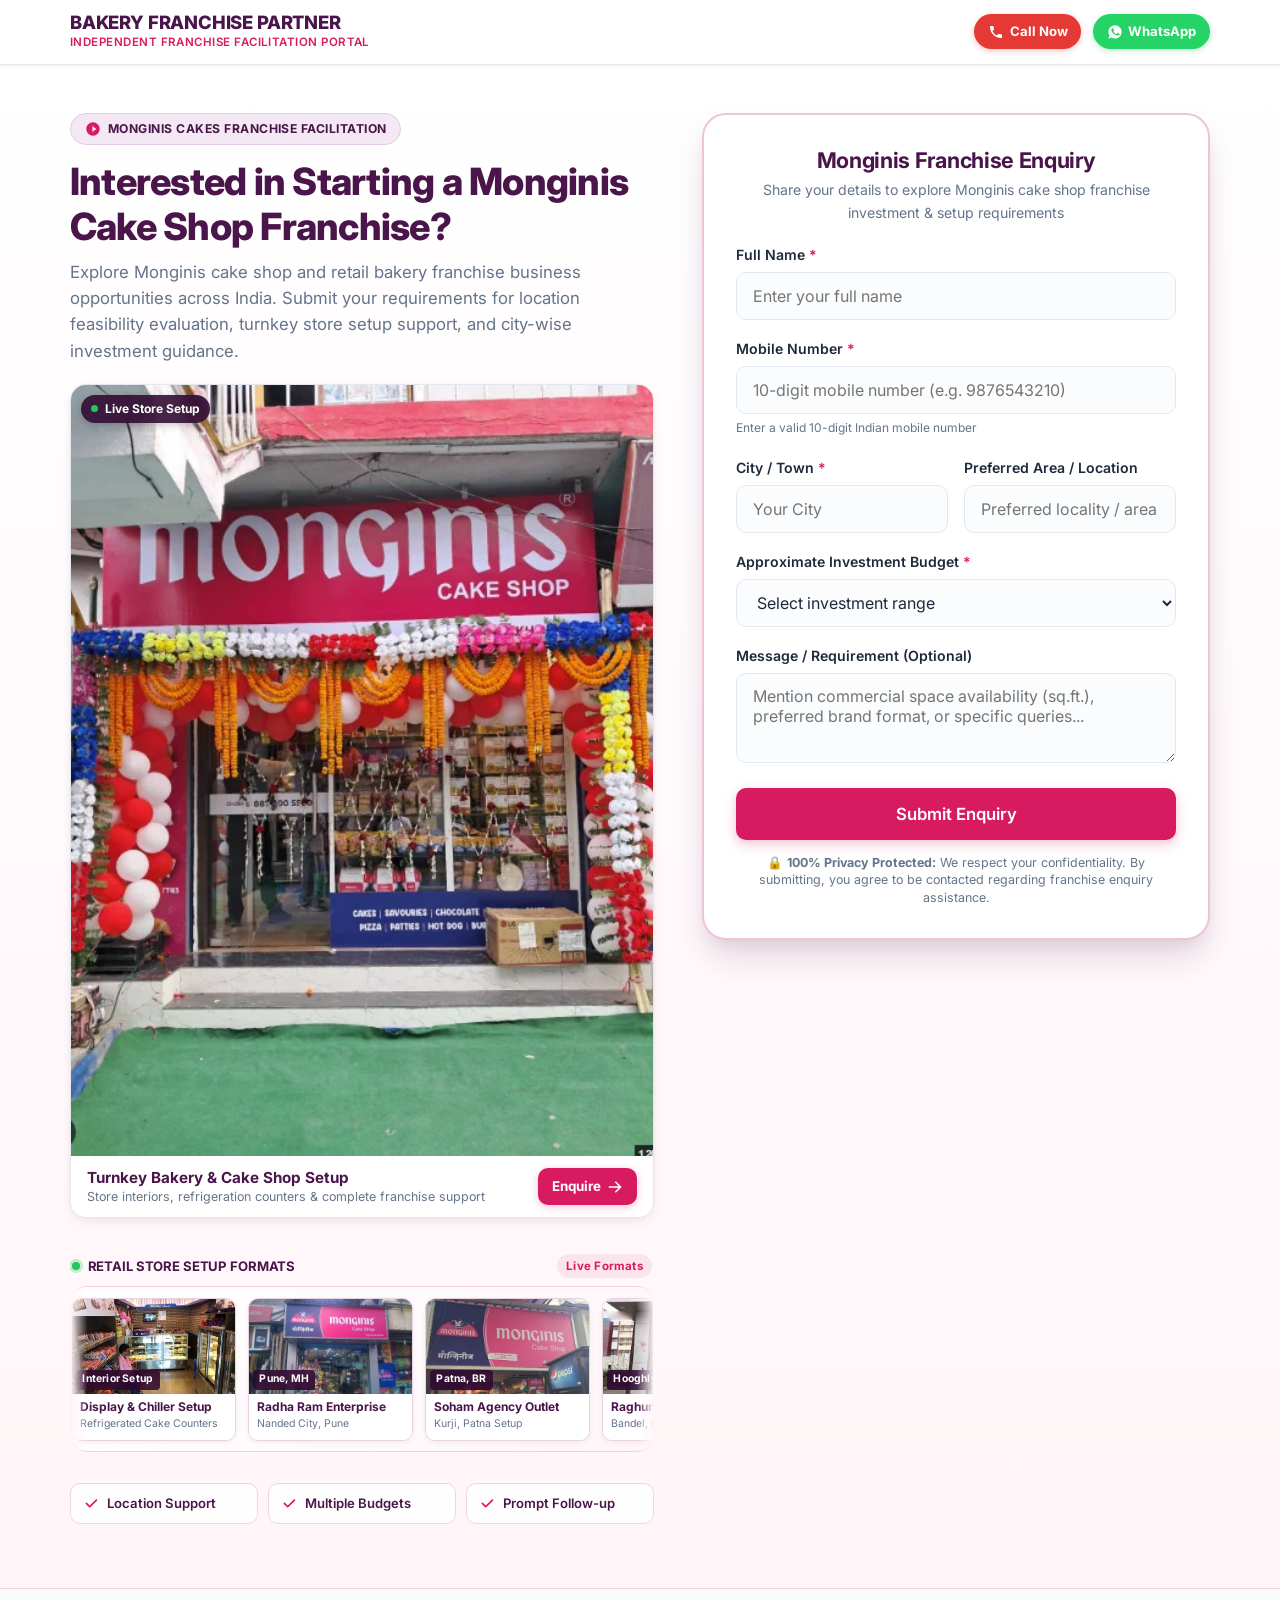
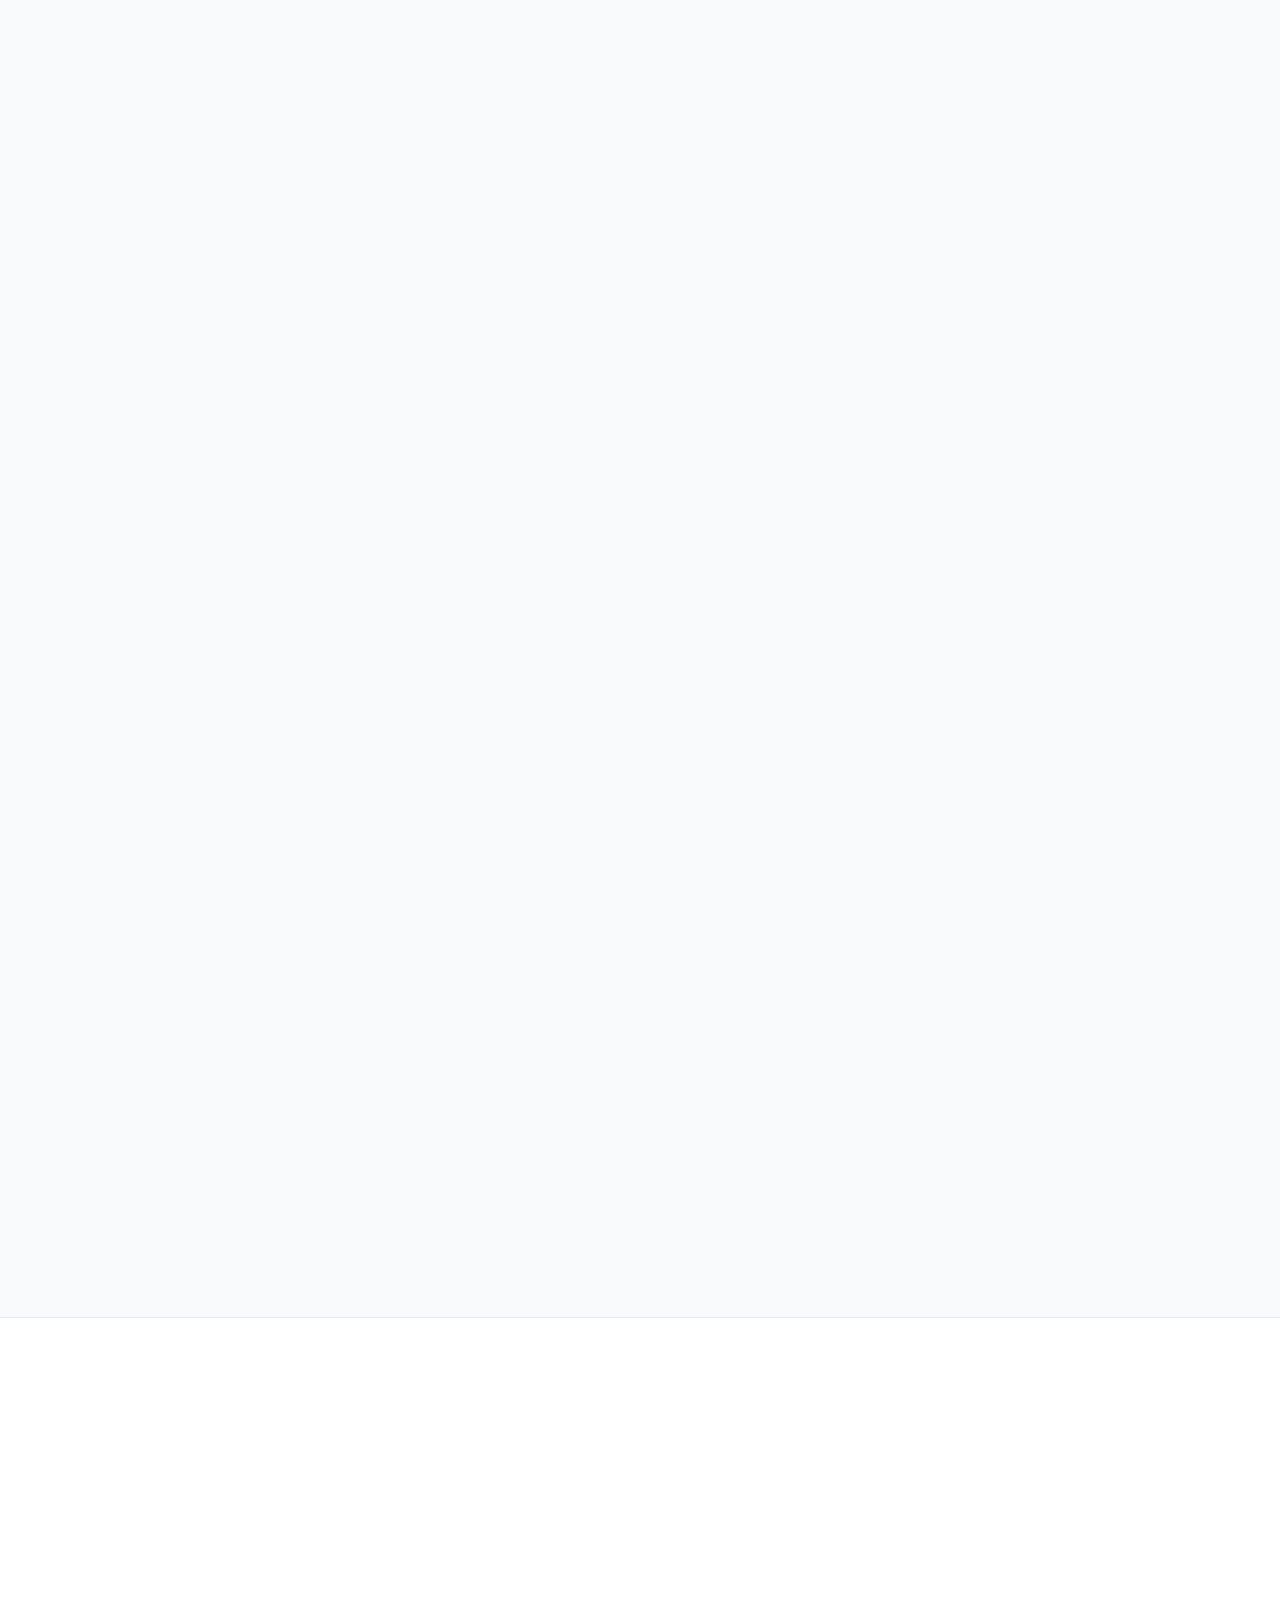
==== commit bc122e94: "refactor: streamline disclaimers to footer only, removing in-page warning boxes to boost lead conver" ====
--- a/monginis-cakes/index.html
+++ b/monginis-cakes/index.html
@@ -374,17 +374,9 @@
               </button>
 
               <p class="form-privacy-note">
-                By submitting this form, you agree to be contacted regarding your franchise enquiry. We respect your privacy and do not sell your data.
+                🔒 <strong>100% Privacy Protected:</strong> We respect your confidentiality. By submitting, you agree to be contacted regarding franchise enquiry assistance.
               </p>
             </form>
-
-            <!-- Verified Franchise Facilitation Assurance -->
-            <div class="compliance-box" style="margin-top: 1.25rem; margin-bottom: 0;">
-              <strong>Franchise Facilitation & Onboarding Desk:</strong>
-              <p>
-                Bakery Franchise Partner (bakeryfranchisepartner.in) is an independent franchise discovery, business consulting, and lead facilitation platform. We pre-screen your enquiry, assist with location feasibility & turnkey setup, and assist you with franchise application structuring and onboarding requirements through appropriate brand enquiry channels.
-              </p>
-            </div>
 
           </div>
         </div>
@@ -410,13 +402,13 @@
           </p>
         </div>
 
-        <div class="intent-callout">
-          <h4>Independent Facilitation Notice</h4>
+        <div class="intent-callout" style="background: var(--color-bg-warm); border-left: 4px solid var(--color-primary);">
+          <h4 style="color: var(--color-secondary);">Franchise Guidance & Support Desk</h4>
           <p>
-            Bakery Franchise Partner (bakeryfranchisepartner.in) operates as an independent lead-generation and enquiry assistance platform. We do not claim to be the franchisor or direct company office. All commercial terms, location approvals, and agreements are determined strictly by the respective brand.
-          </p>
-          <div style="margin-top: 1rem;">
-            <a href="#enquiry-form" class="btn btn-primary">Submit Brand Enquiry</a>
+            Get expert assistance on store location feasibility, interior setup specifications, and complete application filing guidance for opening your cake shop.
+          </p>
+          <div style="margin-top: 1.25rem;">
+            <a href="#enquiry-form" class="btn btn-primary">Submit Franchise Enquiry</a>
           </div>
         </div>
       </div>
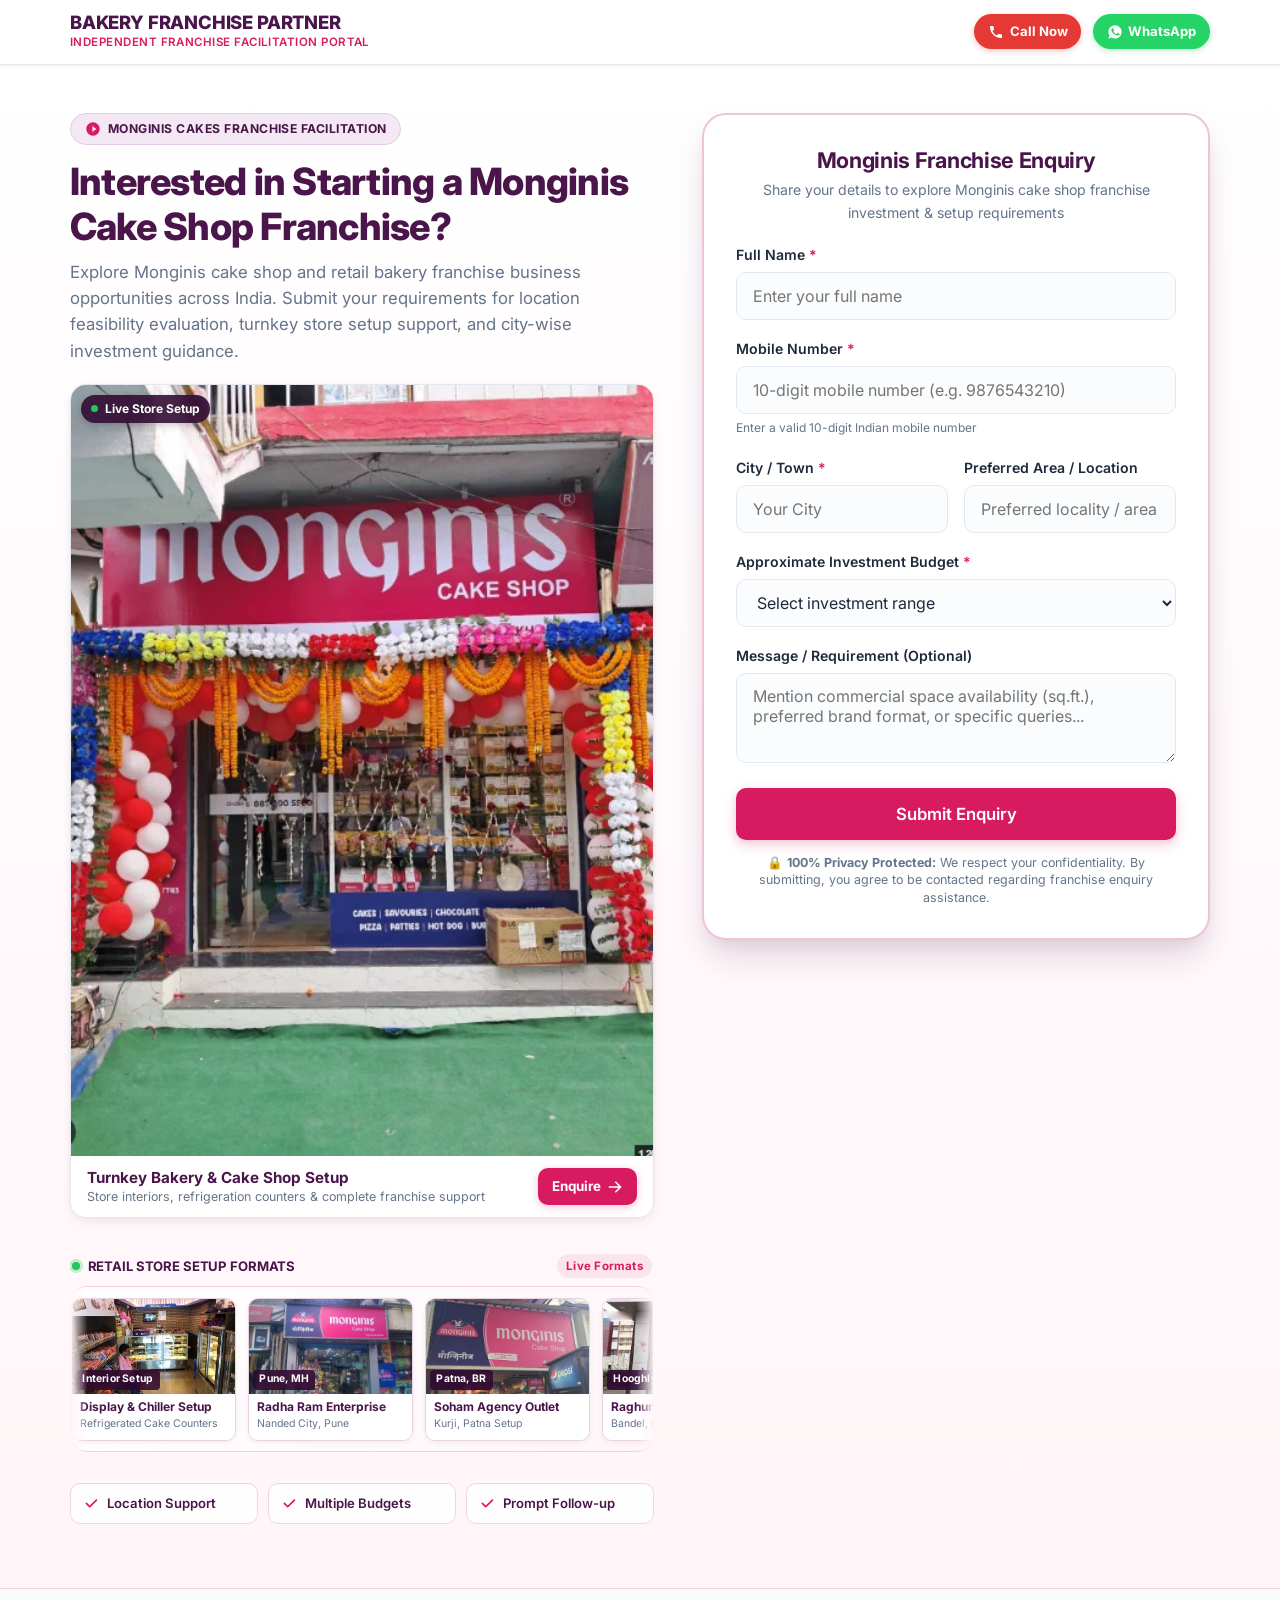
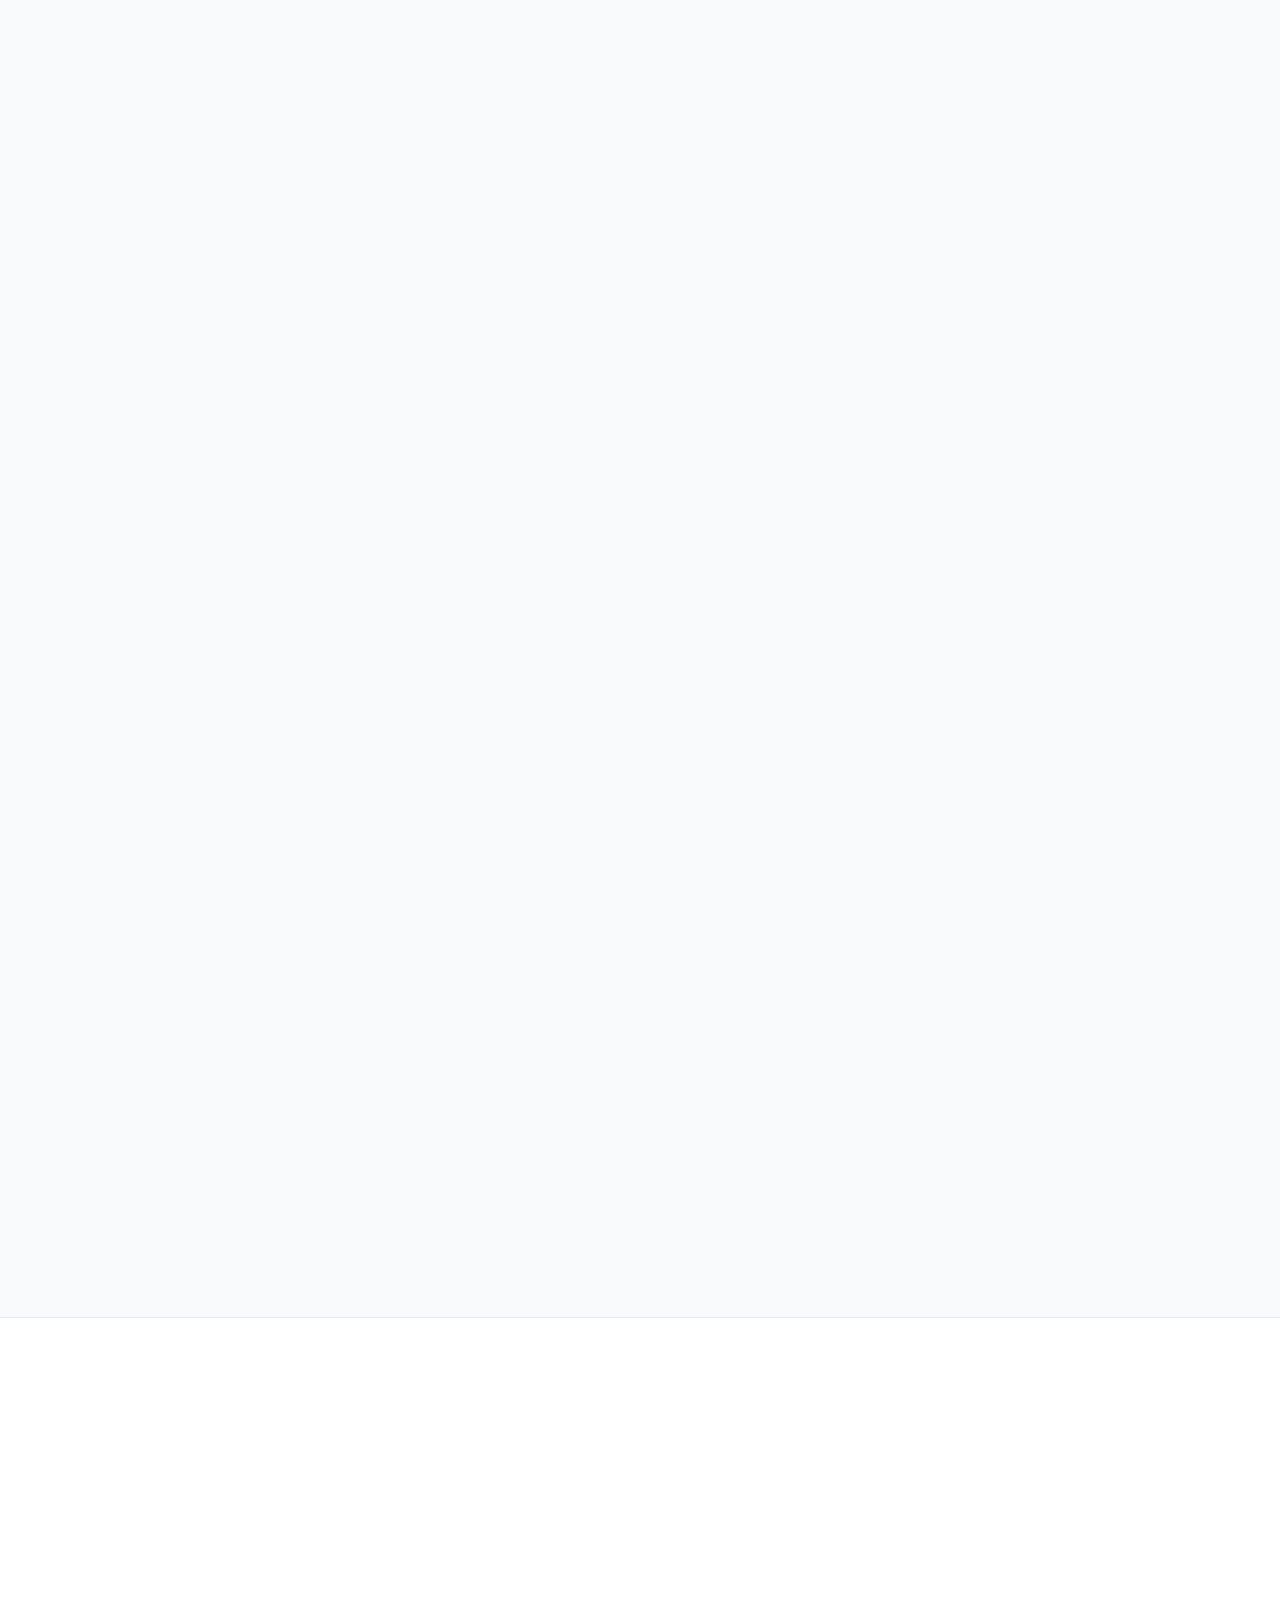
==== commit f3c1fbdb: "feat: add 4 Google Ads sitelink landing pages with WhatsApp redirect" ====
--- a/monginis-cakes/index.html
+++ b/monginis-cakes/index.html
@@ -945,17 +945,14 @@
         </div>
 
         <div>
-          <h4 class="footer-heading">Quick Navigation</h4>
+          <h4 class="footer-heading">Franchise Guides</h4>
           <ul class="footer-links">
-            <li><a href="#hero">Home</a></li>
-            <li><a href="#enquiry-form">Enquiry Form</a></li>
-            <li><a href="#brand-search-intent">Brand Assistance</a></li>
-            <li><a href="#why-enquire">Why Enquire</a></li>
-            <li><a href="#franchise-info">Franchise Overview</a></li>
-            <li><a href="#other-brands">Other Bakery Brands</a></li>
-            <li><a href="#about-us">About Us</a></li>
-            <li><a href="#faq">FAQs</a></li>
-            <li><a href="#contact">Contact</a></li>
+            <li><a href="index.html">Home Overview</a></li>
+            <li><a href="investment-cost.html">Investment & Cost</a></li>
+            <li><a href="store-requirements.html">Store Space Requirements</a></li>
+            <li><a href="application-process.html">How to Apply</a></li>
+            <li><a href="franchise-support.html">Turnkey Setup & Support</a></li>
+            <li><a href="#faq">FAQs & Guidance</a></li>
           </ul>
         </div>
 
@@ -1010,6 +1007,6 @@
   </div>
 
   <!-- JavaScript -->
-  <script src="../script.js" defer></script>
+  <script src="../script.js?v=2.4" defer></script>
 </body>
 </html>
--- a/style.css
+++ b/style.css
@@ -1909,3 +1909,91 @@
   color: #FFFFFF;
   border-color: var(--color-secondary);
 }
+
+
+/* --- Subpage / Sitelink Page Hero & Content Layout --- */
+.subpage-hero {
+  background: linear-gradient(180deg, #FFFFFF 0%, var(--color-bg-warm) 100%);
+  padding: 3rem 0 2.5rem 0;
+  border-bottom: 1px solid #F5D2E1;
+  text-align: center;
+}
+
+.subpage-hero .badge-tag {
+  margin-bottom: 1rem;
+}
+
+.subpage-hero h1 {
+  font-size: 2.25rem;
+  font-weight: 800;
+  color: var(--color-secondary);
+  line-height: 1.25;
+  margin-bottom: 1rem;
+  max-width: 820px;
+  margin-left: auto;
+  margin-right: auto;
+}
+
+@media (max-width: 768px) {
+  .subpage-hero h1 {
+    font-size: 1.75rem;
+  }
+}
+
+.subpage-hero p {
+  font-size: 1.05rem;
+  color: var(--color-text-muted);
+  max-width: 720px;
+  margin: 0 auto 1.5rem auto;
+  line-height: 1.6;
+}
+
+.subpage-grid {
+  display: grid;
+  grid-template-columns: 1fr;
+  gap: 2.5rem;
+  padding: 3rem 0;
+}
+
+@media (min-width: 992px) {
+  .subpage-grid {
+    grid-template-columns: 1.4fr 1fr;
+    align-items: flex-start;
+  }
+}
+
+.cost-table-card {
+  background: var(--color-bg-surface);
+  border: 1px solid var(--color-border);
+  border-radius: var(--radius-lg);
+  overflow: hidden;
+  box-shadow: var(--shadow-sm);
+  margin-bottom: 2rem;
+}
+
+.cost-table {
+  width: 100%;
+  border-collapse: collapse;
+}
+
+.cost-table th, .cost-table td {
+  padding: 1rem 1.25rem;
+  text-align: left;
+  border-bottom: 1px solid var(--color-border);
+  font-size: 0.95rem;
+}
+
+.cost-table th {
+  background: var(--color-bg-subtle);
+  font-weight: 700;
+  color: var(--color-secondary);
+}
+
+.cost-table tr:last-child td {
+  border-bottom: none;
+}
+
+.cost-highlight {
+  font-weight: 700;
+  color: var(--color-primary);
+}
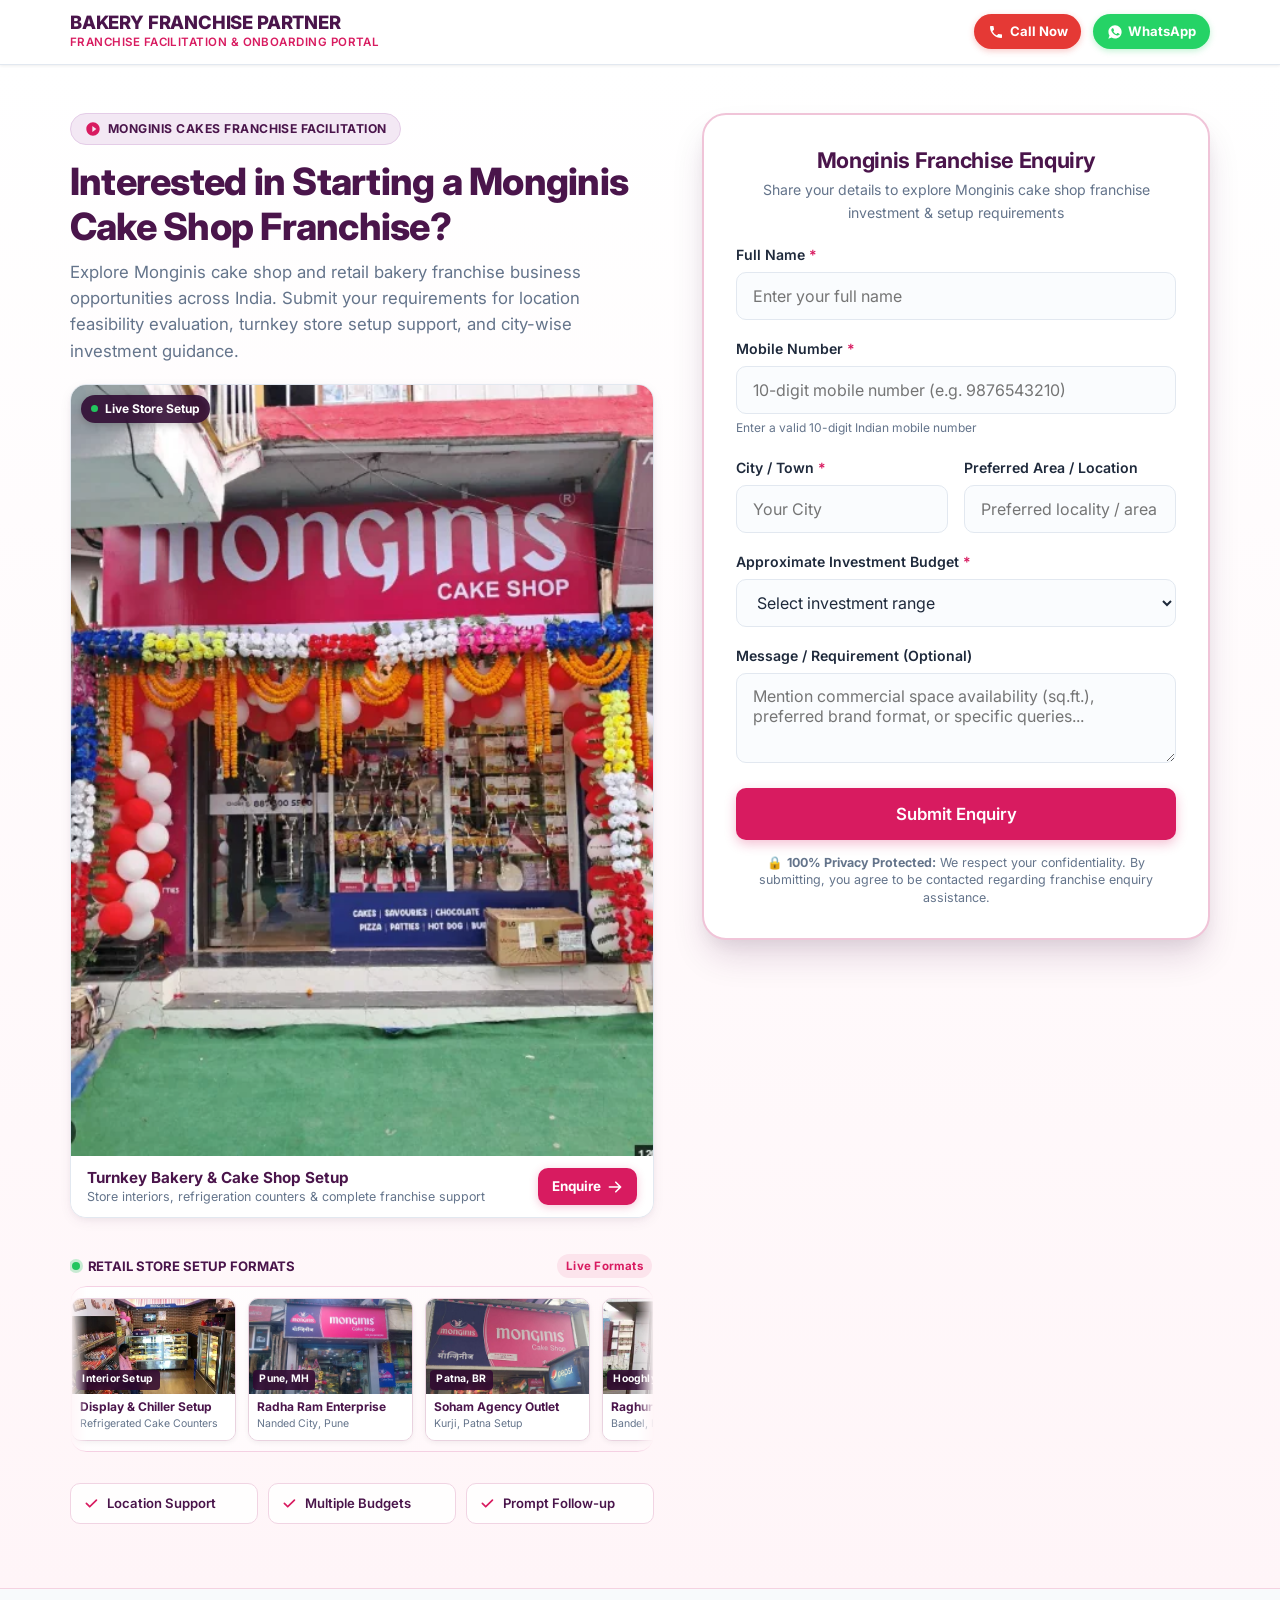
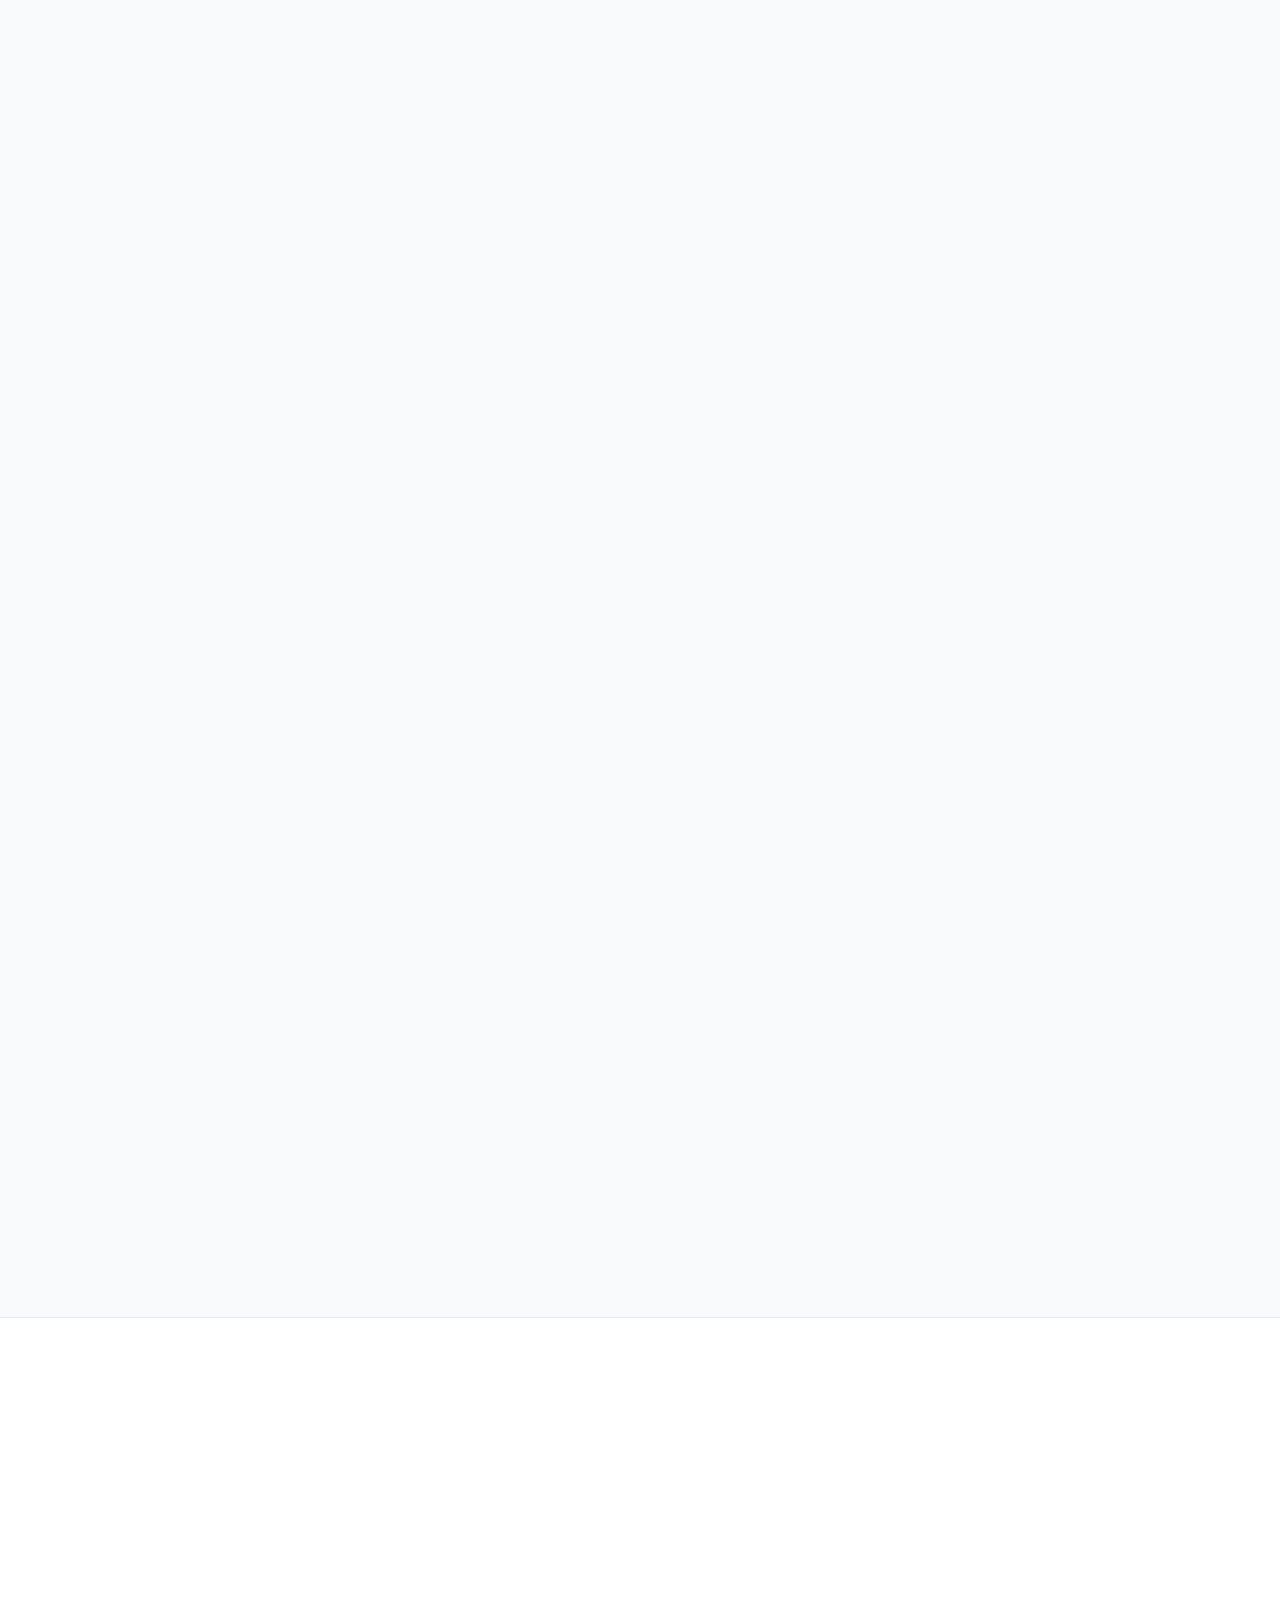
==== commit 79ec6c47: "fix(branding): change header tagline to Franchise Facilitation & Onboarding Portal for higher user t" ====
--- a/monginis-cakes/index.html
+++ b/monginis-cakes/index.html
@@ -95,7 +95,7 @@
         <a href="../index.html" class="brand-wrap" aria-label="Bakery Franchise Partner Home">
           <div class="brand-text">
             <span class="brand-name">BAKERY FRANCHISE PARTNER</span>
-            <span class="brand-tagline">Independent Franchise Facilitation Portal</span>
+            <span class="brand-tagline">Franchise Facilitation & Onboarding Portal</span>
           </div>
         </a>
 
@@ -938,7 +938,7 @@
       <div class="footer-grid">
         <div class="footer-brand">
           <div class="brand-name" style="font-size: 1.25rem; font-weight: 800;">BAKERY FRANCHISE PARTNER</div>
-          <div class="brand-tagline">Independent franchise enquiry & consulting portal.</div>
+          <div class="brand-tagline">Franchise Facilitation & Consulting Portal</div>
           <p>
             Facilitating structured franchise enquiries for Monginis cake shops and reputed retail bakery opportunities across Indian markets.
           </p>
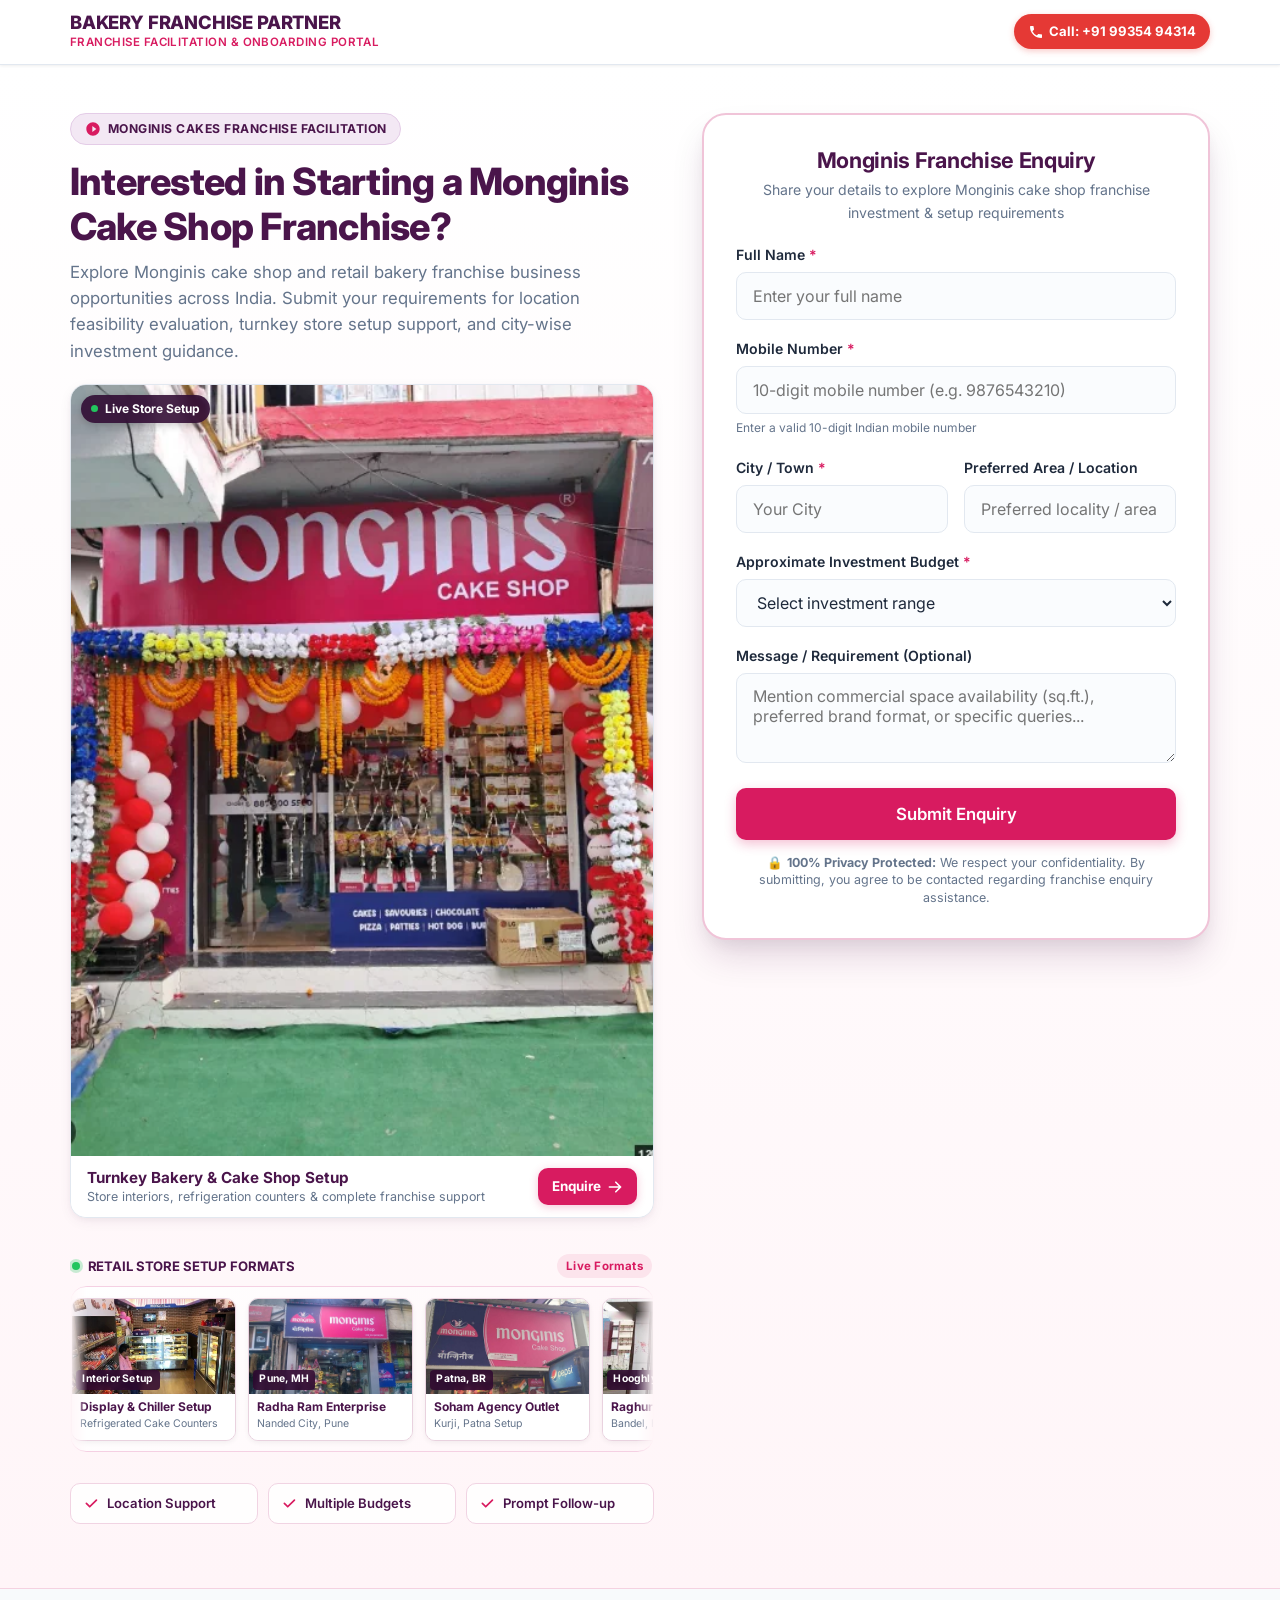
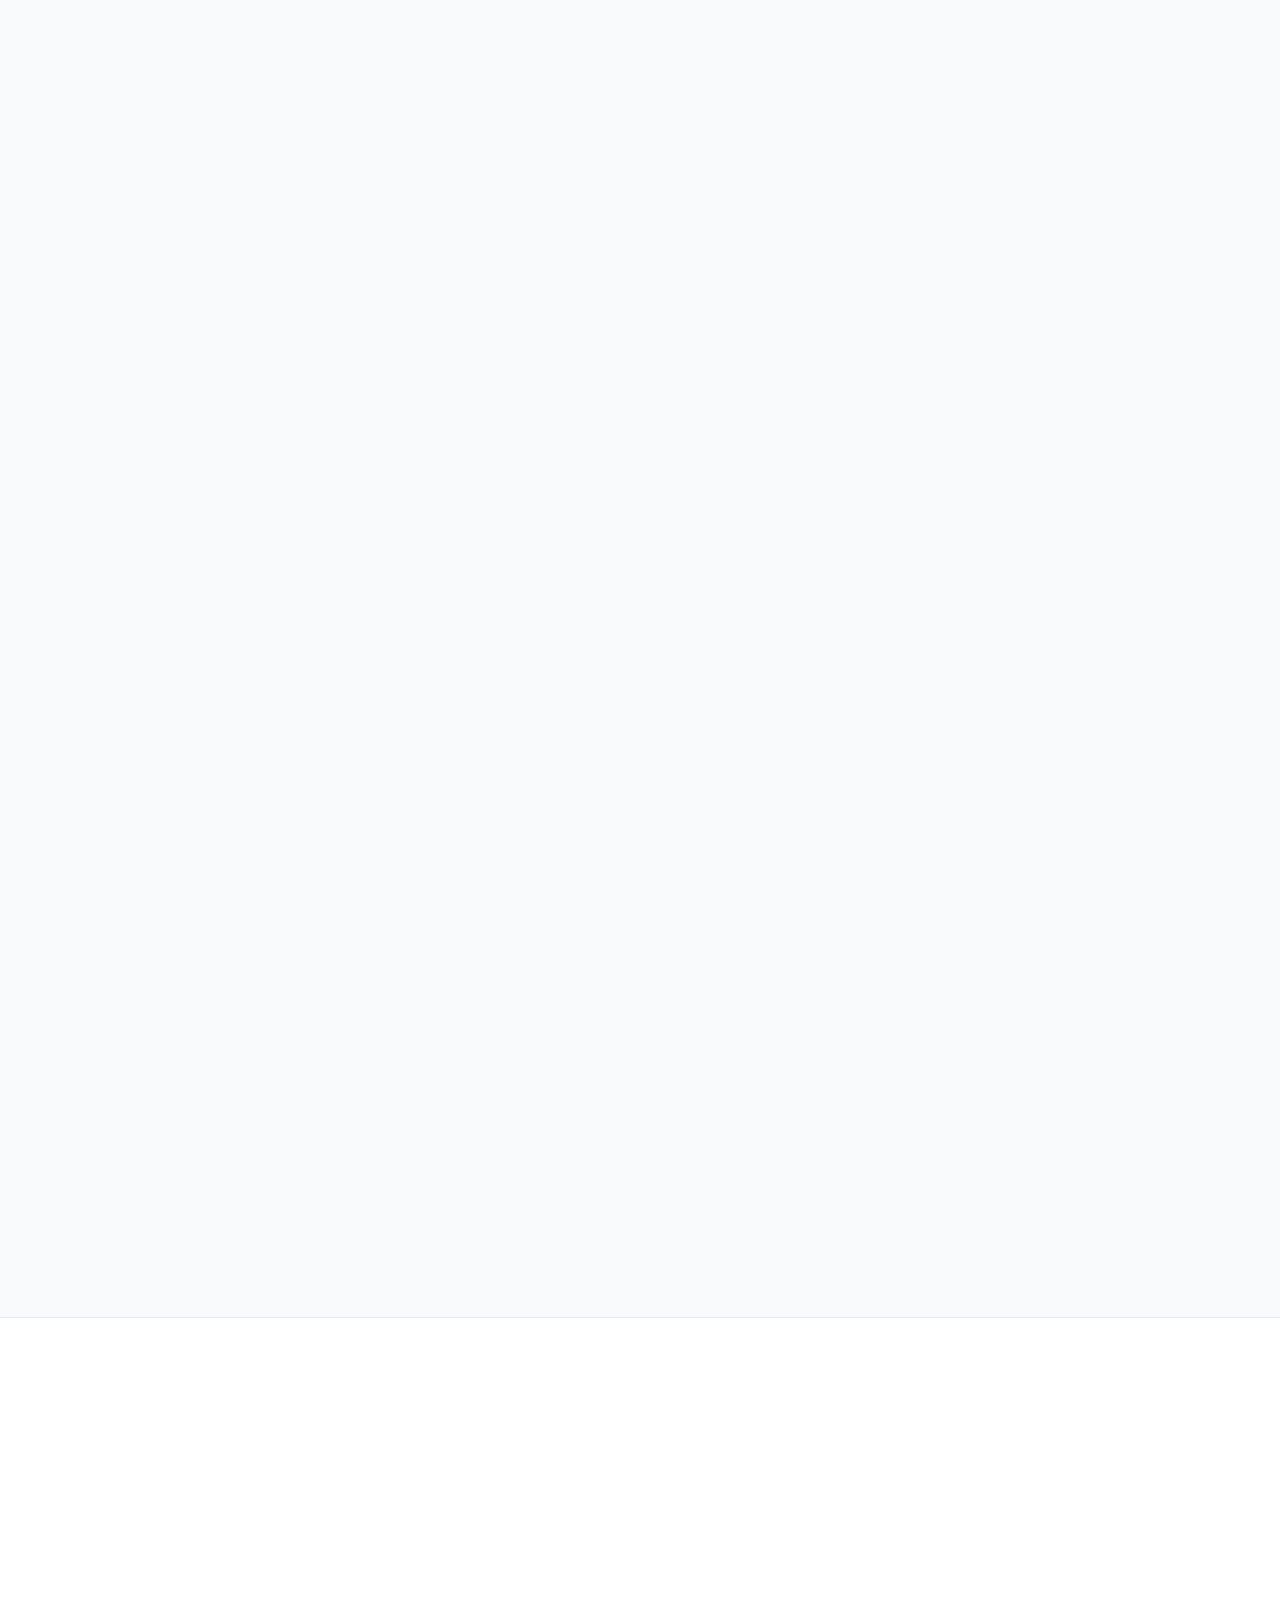
==== commit e9c46183: "feat: switch to direct call 9935494314, remove WhatsApp, dispatch leads to leadmonginis@gmail.com" ====
--- a/monginis-cakes/index.html
+++ b/monginis-cakes/index.html
@@ -65,7 +65,7 @@
     "image": "https://bakeryfranchisepartner.in/images/cake-shoop.png",
     "@id": "https://bakeryfranchisepartner.in/monginis-cakes/",
     "url": "https://bakeryfranchisepartner.in/monginis-cakes/",
-    "telephone": "+919519554714",
+    "telephone": "+919935494314",
     "priceRange": "₹₹₹",
     "address": {
       "@type": "PostalAddress",
@@ -100,19 +100,14 @@
         </a>
 
         <div class="header-actions">
-          <a href="tel:+919519554714" class="btn-call-compact js-call-btn" data-source="header-call" aria-label="Call for enquiry">
+          <a href="tel:+919935494314" class="btn-call-compact js-call-btn" data-source="header-call" aria-label="Call for enquiry">
             <svg viewBox="0 0 24 24" fill="currentColor" aria-hidden="true">
               <path d="M6.62 10.79a15.053 15.053 0 006.59 6.59l2.2-2.2a1 1 0 011.02-.24c1.12.37 2.33.57 3.57.57.55 0 1 .45 1 1V20a1 1 0 01-1 1A17 17 0 013 4a1 1 0 011-1h3.5a1 1 0 011 1c0 1.25.2 2.45.57 3.57.11.35.03.74-.25 1.02l-2.2 2.2z"/>
             </svg>
-            <span>Call Now</span>
+            <span>Call: +91 99354 94314</span>
           </a>
 
-          <a href="https://wa.me/919519554714" class="btn-wa-compact js-whatsapp-btn" data-source="header-whatsapp" aria-label="WhatsApp enquiry">
-            <svg viewBox="0 0 24 24" fill="currentColor" aria-hidden="true">
-              <path d="M12.04 2C6.58 2 2.13 6.45 2.13 11.91c0 1.97.58 3.84 1.63 5.44L2.04 22l4.81-1.68c1.53.92 3.32 1.48 5.19 1.48 5.46 0 9.91-4.45 9.91-9.91 0-5.46-4.45-9.89-9.91-9.89zm5.78 14.07c-.24.67-1.19 1.25-1.68 1.33-.49.08-1.09.11-3.52-.89-2.94-1.21-4.83-4.22-4.97-4.41-.14-.2-1.18-1.57-1.18-2.99s.75-2.12 1.01-2.41c.27-.29.59-.36.78-.36.2 0 .4 0 .58.01.19.01.44-.07.69.53.25.6.86 2.1.94 2.25.07.16.12.35.02.55-.1.2-.15.33-.3.51-.15.18-.32.4-.45.54-.15.15-.31.32-.13.63.17.31.78 1.28 1.67 2.07 1.15 1.02 2.11 1.34 2.42 1.49.3.15.48.13.66-.08.18-.21.78-.91.99-1.22.21-.31.42-.26.71-.15.29.11 1.83.86 2.15 1.02.32.16.53.24.61.37.08.14.08.79-.16 1.46z"/>
-            </svg>
-            <span>WhatsApp</span>
-          </a>
+          
         </div>
       </div>
     </div>
@@ -789,7 +784,7 @@
           </button>
           <div class="faq-answer">
             <p>
-              You can submit your details using the online enquiry form on this page or contact us directly via the available Call and WhatsApp buttons. Our team will review your location and investment preference.
+              You can submit your details using the online enquiry form on this page or contact us directly via the available Call button. Our team will review your location and investment preference.
             </p>
           </div>
         </div>
@@ -845,7 +840,7 @@
           </button>
           <div class="faq-answer">
             <p>
-              The phone number and email address provided in your form submission will be used by our team to connect with you via phone call, WhatsApp, or email to discuss your requirements.
+              The phone number and email address provided in your form submission will be used by our team to connect with you via phone call or email to discuss your requirements.
             </p>
           </div>
         </div>
@@ -874,17 +869,17 @@
             </div>
             <div>
               <div class="contact-label">Phone Support</div>
-              <div class="contact-value"><a href="tel:+919519554714" class="js-call-btn js-phone-display">+91 95195 54714</a></div>
+              <div class="contact-value"><a href="tel:+919935494314" class="js-call-btn js-phone-display">+91 99354 94314</a></div>
             </div>
           </div>
 
           <div class="contact-item">
-            <div class="contact-icon" style="background: #E8F8EE; color: var(--color-accent-whatsapp-dark);">
-              <svg viewBox="0 0 24 24" fill="currentColor"><path d="M12.04 2C6.58 2 2.13 6.45 2.13 11.91c0 1.97.58 3.84 1.63 5.44L2.04 22l4.81-1.68c1.53.92 3.32 1.48 5.19 1.48 5.46 0 9.91-4.45 9.91-9.91 0-5.46-4.45-9.89-9.91-9.89zm5.78 14.07c-.24.67-1.19 1.25-1.68 1.33-.49.08-1.09.11-3.52-.89-2.94-1.21-4.83-4.22-4.97-4.41-.14-.2-1.18-1.57-1.18-2.99s.75-2.12 1.01-2.41c.27-.29.59-.36.78-.36.2 0 .4 0 .58.01.19.01.44-.07.69.53.25.6.86 2.1.94 2.25.07.16.12.35.02.55-.1.2-.15.33-.3.51-.15.18-.32.4-.45.54-.15.15-.31.32-.13.63.17.31.78 1.28 1.67 2.07 1.15 1.02 2.11 1.34 2.42 1.49.3.15.48.13.66-.08.18-.21.78-.91.99-1.22.21-.31.42-.26.71-.15.29.11 1.83.86 2.15 1.02.32.16.53.24.61.37.08.14.08.79-.16 1.46z"/></svg>
+            <div class="contact-icon">
+              <svg viewBox="0 0 24 24" fill="none" stroke="currentColor" stroke-width="2"><path d="M12 22s8-4 8-10V5l-8-3-8 3v7c0 6 8 10 8 10z"></path></svg>
             </div>
             <div>
-              <div class="contact-label">WhatsApp Helpline</div>
-              <div class="contact-value"><a href="https://wa.me/919519554714" class="js-whatsapp-btn">+91 95195 54714 (Click to Chat)</a></div>
+              <div class="contact-label">Calling Hours</div>
+              <div class="contact-value">Mon - Sat: 10:00 AM - 7:00 PM</div>
             </div>
           </div>
 
@@ -894,7 +889,7 @@
             </div>
             <div>
               <div class="contact-label">Email Enquiries</div>
-              <div class="contact-value"><a href="mailto:info@bakeryfranchisepartner.in" class="js-email-display">info@bakeryfranchisepartner.in</a></div>
+              <div class="contact-value"><a href="mailto:leadmonginis@gmail.com" class="js-email-display">leadmonginis@gmail.com</a></div>
             </div>
           </div>
         </div>
@@ -991,19 +986,14 @@
        STICKY MOBILE CONTACT BAR (50/50 SPLIT: RED CALL NOW & GREEN WHATSAPP)
        ====================================================================== -->
   <div class="mobile-sticky-bar" aria-label="Mobile Quick Contact Bar">
-    <a href="tel:+919519554714" class="sticky-btn btn-sticky-call js-call-btn" data-source="mobile-sticky-call">
+    <a href="tel:+919935494314" class="sticky-btn btn-sticky-call js-call-btn" data-source="mobile-sticky-call">
       <svg viewBox="0 0 24 24" fill="currentColor">
         <path d="M6.62 10.79a15.053 15.053 0 006.59 6.59l2.2-2.2a1 1 0 011.02-.24c1.12.37 2.33.57 3.57.57.55 0 1 .45 1 1V20a1 1 0 01-1 1A17 17 0 013 4a1 1 0 011-1h3.5a1 1 0 011 1c0 1.25.2 2.45.57 3.57.11.35.03.74-.25 1.02l-2.2 2.2z"/>
       </svg>
-      <span>Call Now</span>
+      <span>Call Now: +91 99354 94314</span>
     </a>
 
-    <a href="https://wa.me/919519554714" class="sticky-btn btn-sticky-whatsapp js-whatsapp-btn" data-source="mobile-sticky-whatsapp">
-      <svg viewBox="0 0 24 24" fill="currentColor">
-        <path d="M12.04 2C6.58 2 2.13 6.45 2.13 11.91c0 1.97.58 3.84 1.63 5.44L2.04 22l4.81-1.68c1.53.92 3.32 1.48 5.19 1.48 5.46 0 9.91-4.45 9.91-9.91 0-5.46-4.45-9.89-9.91-9.89zm5.78 14.07c-.24.67-1.19 1.25-1.68 1.33-.49.08-1.09.11-3.52-.89-2.94-1.21-4.83-4.22-4.97-4.41-.14-.2-1.18-1.57-1.18-2.99s.75-2.12 1.01-2.41c.27-.29.59-.36.78-.36.2 0 .4 0 .58.01.19.01.44-.07.69.53.25.6.86 2.1.94 2.25.07.16.12.35.02.55-.1.2-.15.33-.3.51-.15.18-.32.4-.45.54-.15.15-.31.32-.13.63.17.31.78 1.28 1.67 2.07 1.15 1.02 2.11 1.34 2.42 1.49.3.15.48.13.66-.08.18-.21.78-.91.99-1.22.21-.31.42-.26.71-.15.29.11 1.83.86 2.15 1.02.32.16.53.24.61.37.08.14.08.79-.16 1.46z"/>
-      </svg>
-      <span>WhatsApp</span>
-    </a>
+    
   </div>
 
   <!-- JavaScript -->
--- a/style.css
+++ b/style.css
@@ -1716,7 +1716,8 @@
 }
 
 .mobile-sticky-bar .sticky-btn {
-  flex: 1 1 50% !important;
+  flex: 1 1 100% !important;
+  width: 100% !important;
   display: flex !important;
   align-items: center !important;
   justify-content: center !important;
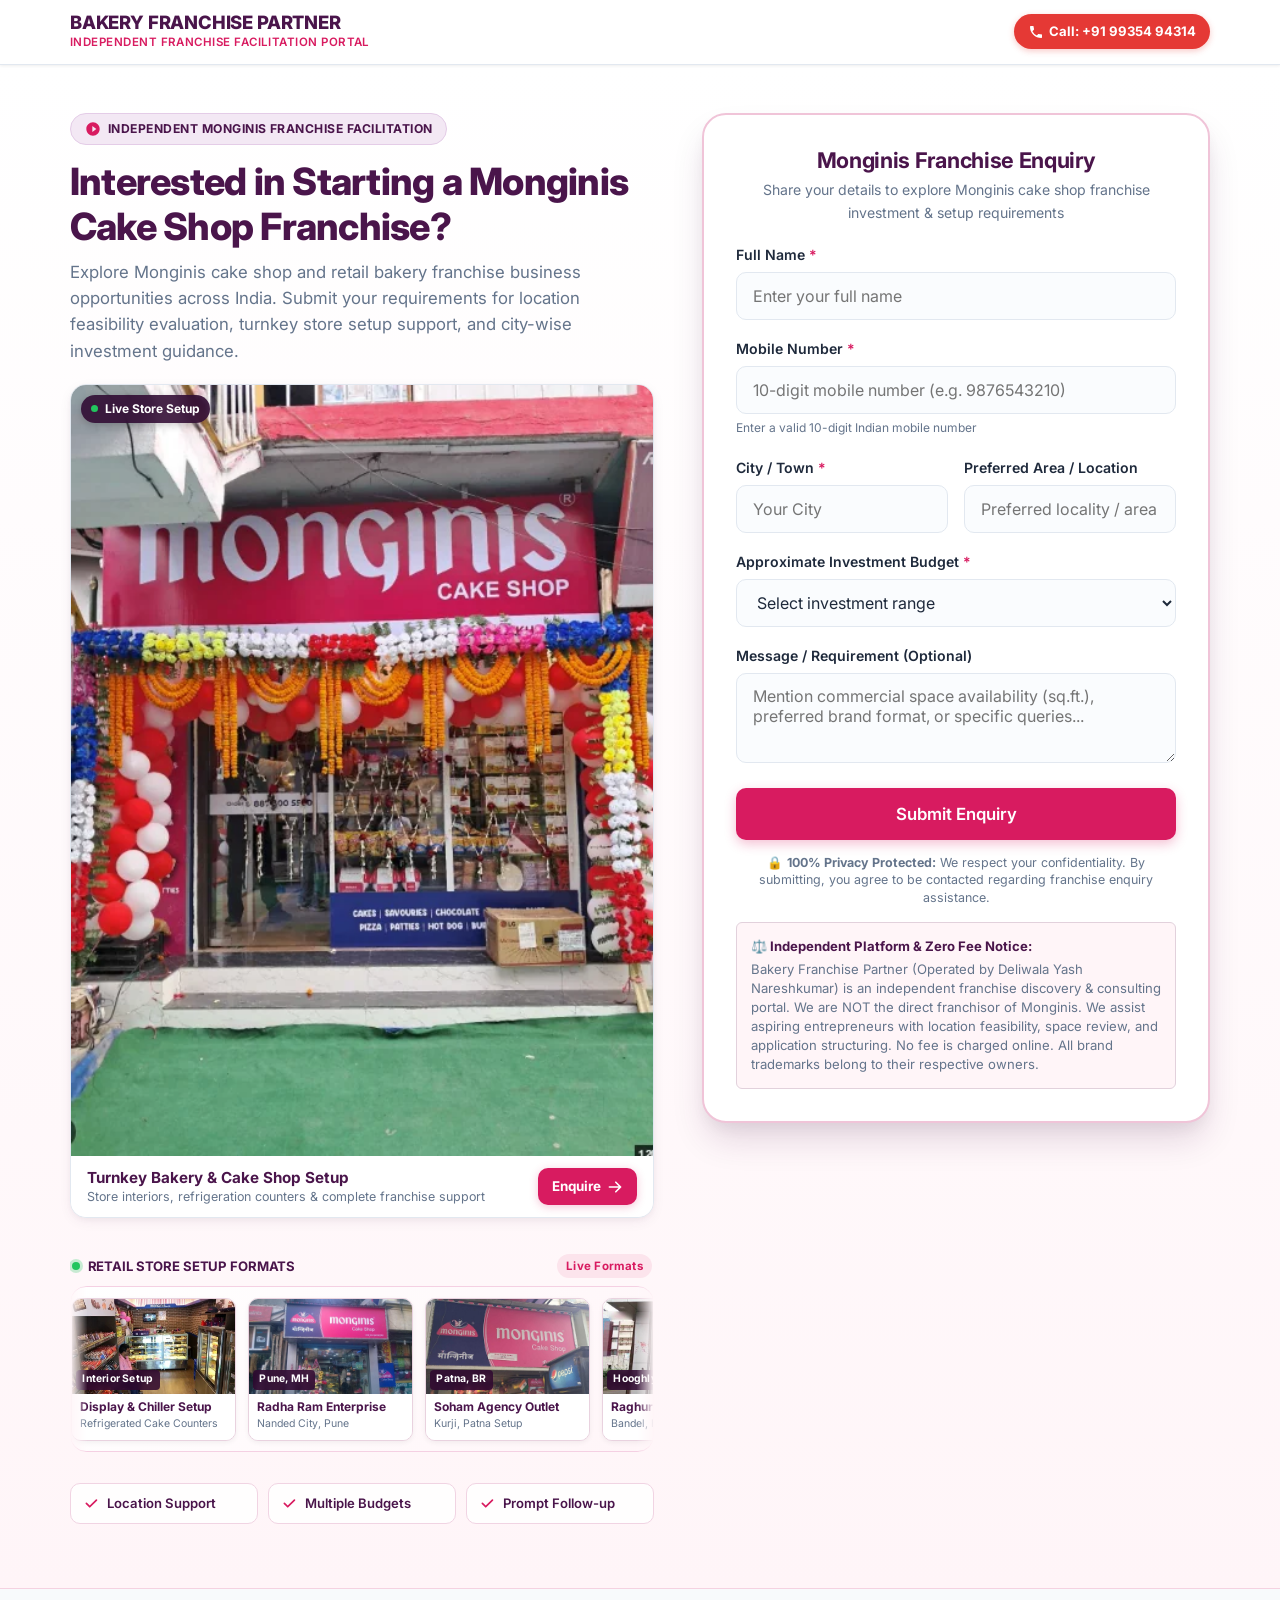
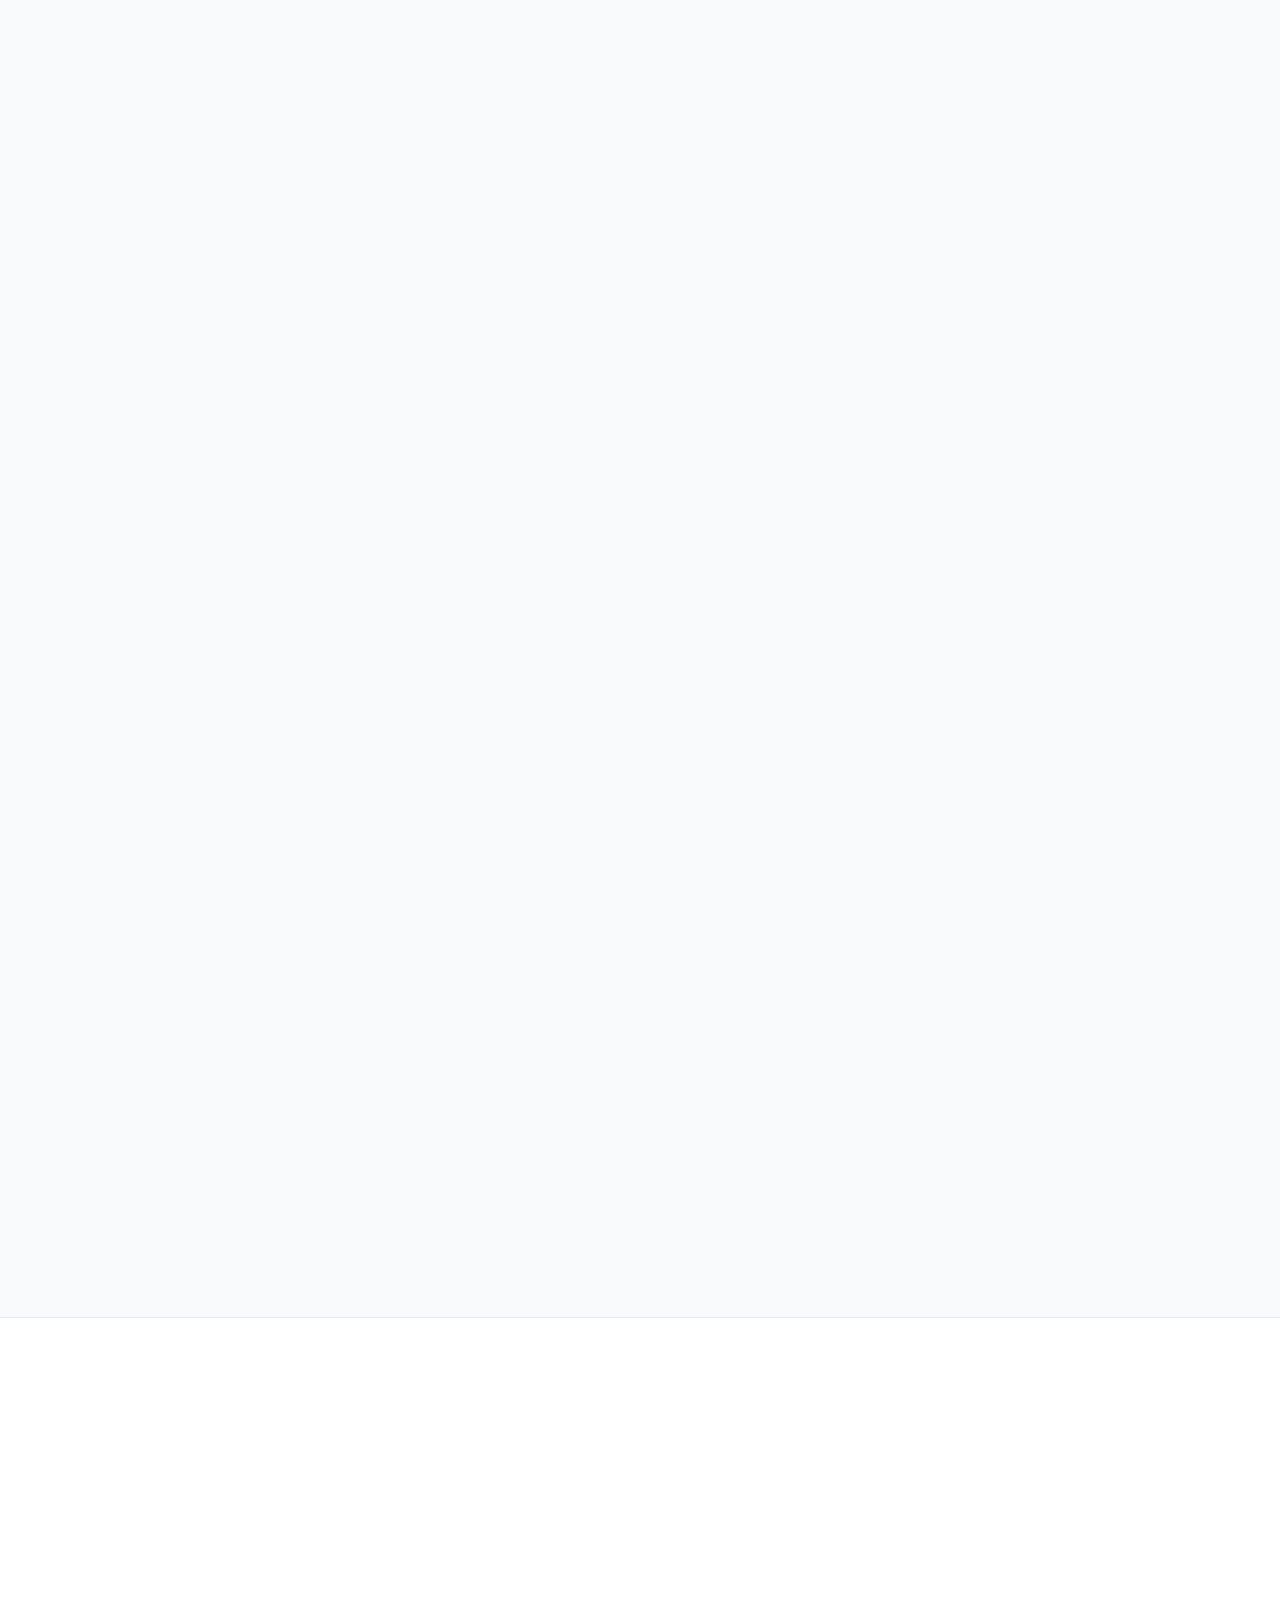
==== commit d1908a51: "fix(compliance): add explicit advertiser legal identity Deliwala Yash Nareshkumar and independent pl" ====
--- a/monginis-cakes/index.html
+++ b/monginis-cakes/index.html
@@ -95,7 +95,7 @@
         <a href="../index.html" class="brand-wrap" aria-label="Bakery Franchise Partner Home">
           <div class="brand-text">
             <span class="brand-name">BAKERY FRANCHISE PARTNER</span>
-            <span class="brand-tagline">Franchise Facilitation & Onboarding Portal</span>
+            <span class="brand-tagline">Independent Franchise Facilitation Portal</span>
           </div>
         </a>
 
@@ -125,7 +125,7 @@
           <div class="hero-badge-wrap">
             <span class="badge-tag badge-platform">
               <svg class="badge-icon" viewBox="0 0 24 24" width="16" height="16" fill="currentColor" aria-hidden="true"><path d="M12 2C6.48 2 2 6.48 2 12s4.48 10 10 10 10-4.48 10-10S17.52 2 12 2zm-1 14.5v-9l6 4.5-6 4.5z"/></svg>
-              <span class="badge-text">MONGINIS CAKES FRANCHISE FACILITATION</span>
+              <span class="badge-text">INDEPENDENT MONGINIS FRANCHISE FACILITATION</span>
             </span>
           </div>
 
@@ -371,6 +371,10 @@
               <p class="form-privacy-note">
                 🔒 <strong>100% Privacy Protected:</strong> We respect your confidentiality. By submitting, you agree to be contacted regarding franchise enquiry assistance.
               </p>
+              <div class="facilitation-notice-box" style="margin-top: 1rem; padding: 0.85rem; background: var(--color-bg-warm); border: 1px solid #E2D1DC; border-radius: 6px; font-size: 0.82rem; color: var(--color-text-muted); line-height: 1.45; text-align: left;">
+                <strong style="color: var(--color-secondary); display: block; margin-bottom: 0.25rem;">⚖️ Independent Platform & Zero Fee Notice:</strong>
+                Bakery Franchise Partner (Operated by Deliwala Yash Nareshkumar) is an independent franchise discovery & consulting portal. We are NOT the direct franchisor of Monginis. We assist aspiring entrepreneurs with location feasibility, space review, and application structuring. No fee is charged online. All brand trademarks belong to their respective owners.
+              </div>
             </form>
 
           </div>
@@ -933,7 +937,7 @@
       <div class="footer-grid">
         <div class="footer-brand">
           <div class="brand-name" style="font-size: 1.25rem; font-weight: 800;">BAKERY FRANCHISE PARTNER</div>
-          <div class="brand-tagline">Franchise Facilitation & Consulting Portal</div>
+          <div class="brand-tagline">Independent Franchise Facilitation Portal</div>
           <p>
             Facilitating structured franchise enquiries for Monginis cake shops and reputed retail bakery opportunities across Indian markets.
           </p>
@@ -971,7 +975,7 @@
 
       <div class="footer-bottom">
         <div>
-          &copy; <script>document.write(new Date().getFullYear());</script> Bakery Franchise Partner. All rights reserved.
+          &copy; <script>document.write(new Date().getFullYear());</script> Bakery Franchise Partner (Operated by Deliwala Yash Nareshkumar). All rights reserved.
         </div>
         <div class="footer-credits">
           <span>Designed by <a href="https://suremarketing.in" target="_blank" rel="noopener">suremarketing.in</a></span>
